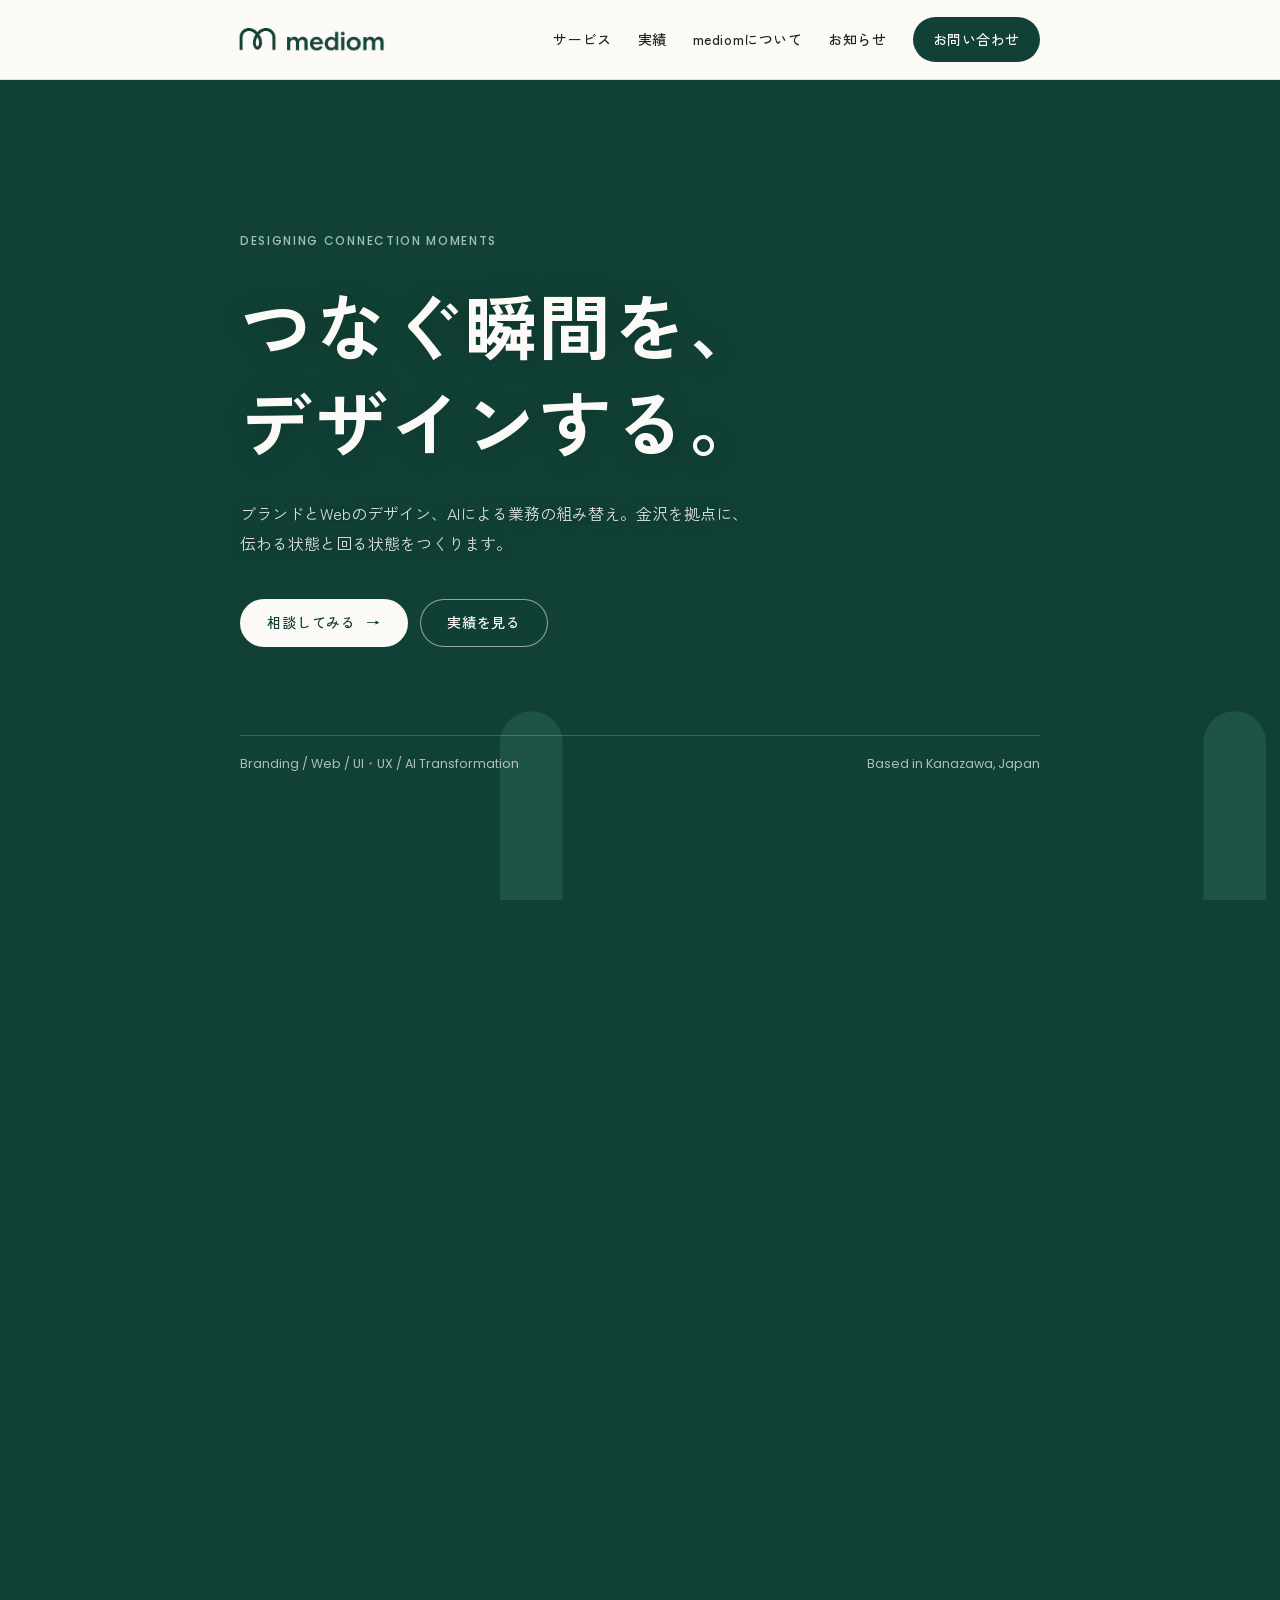
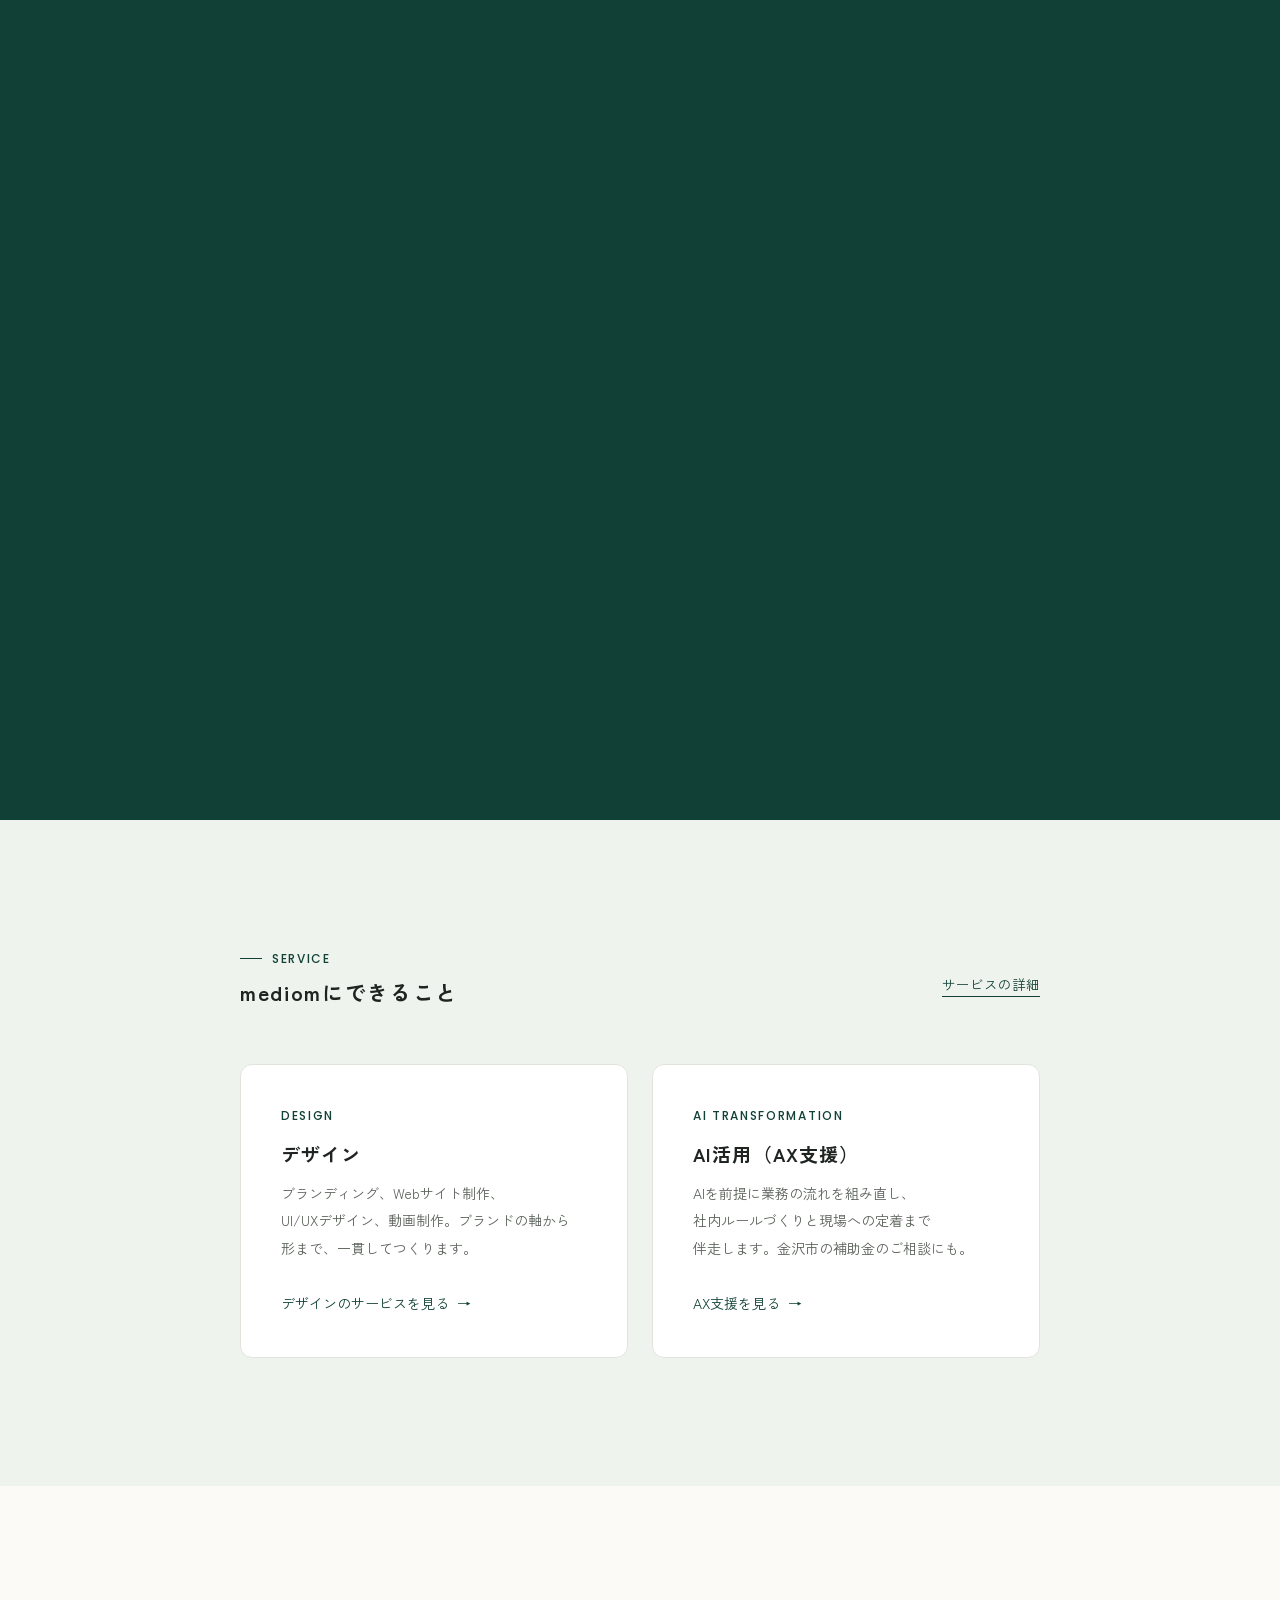
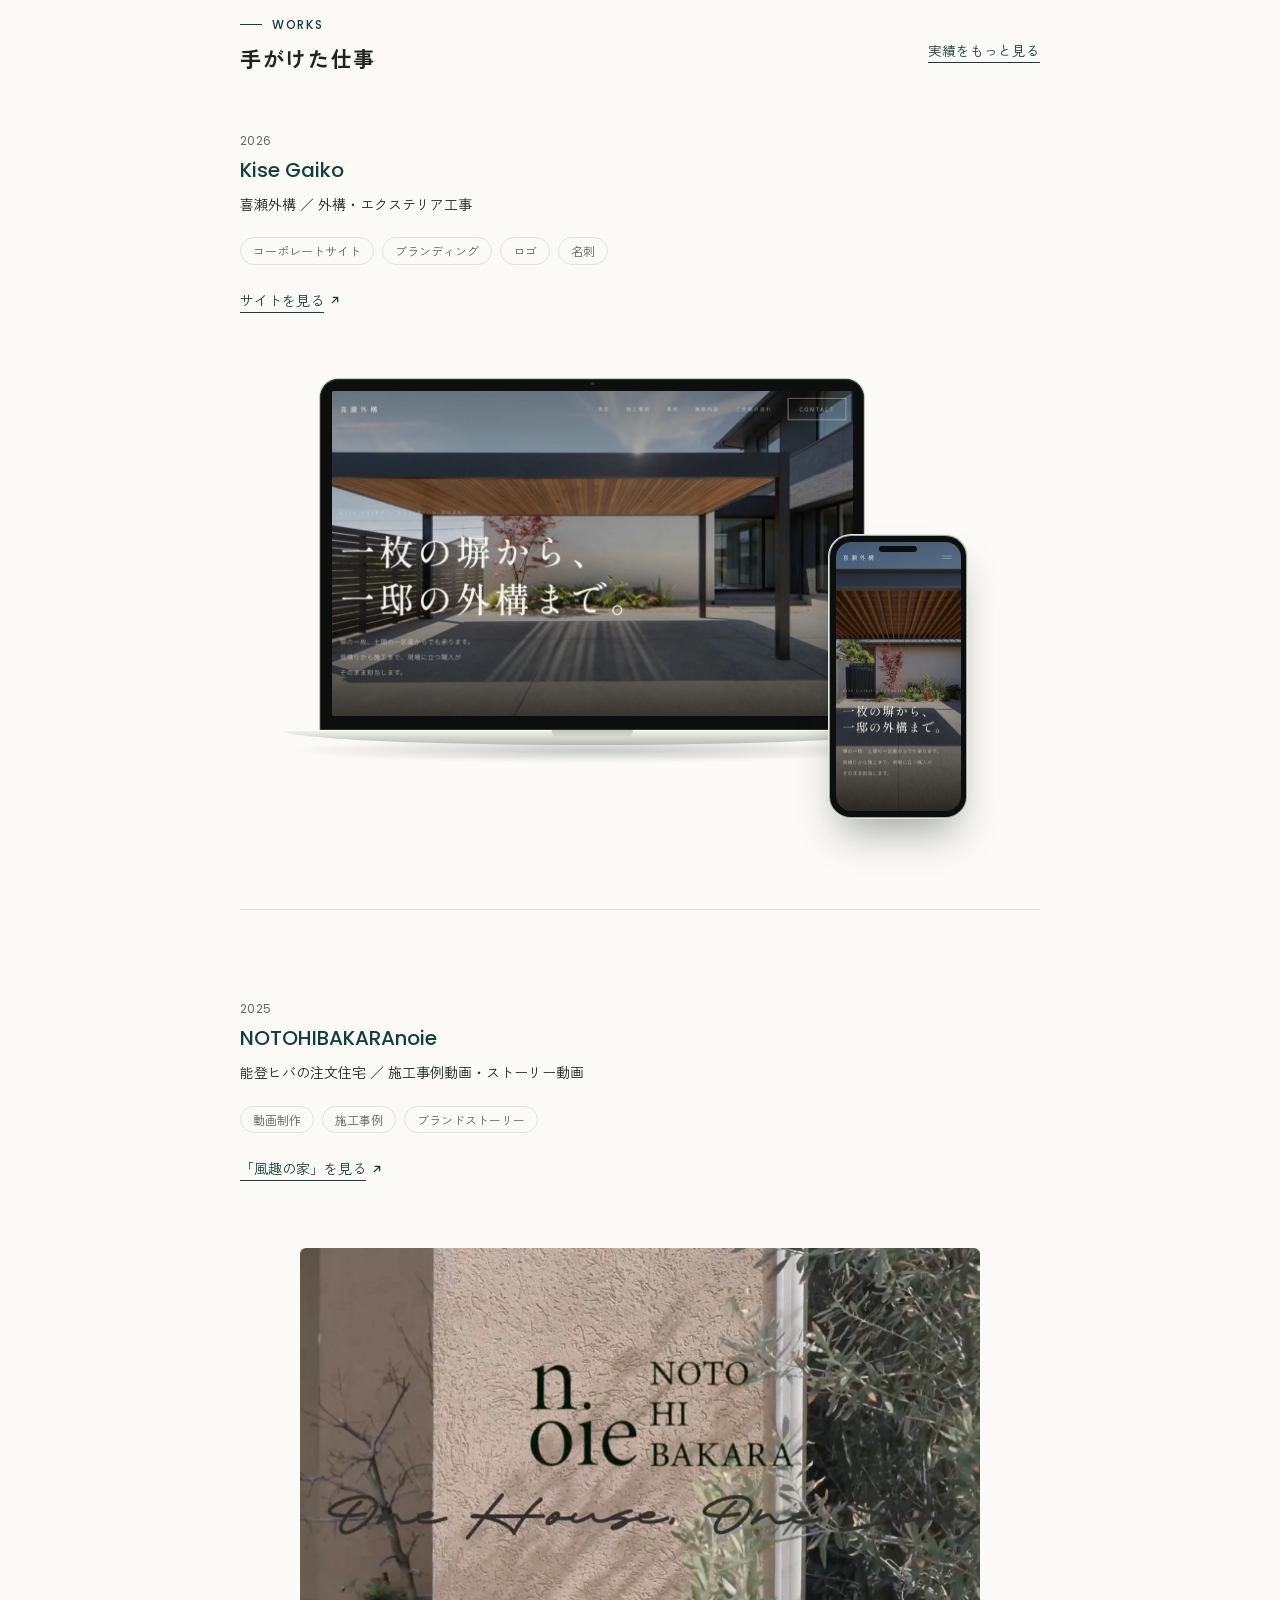
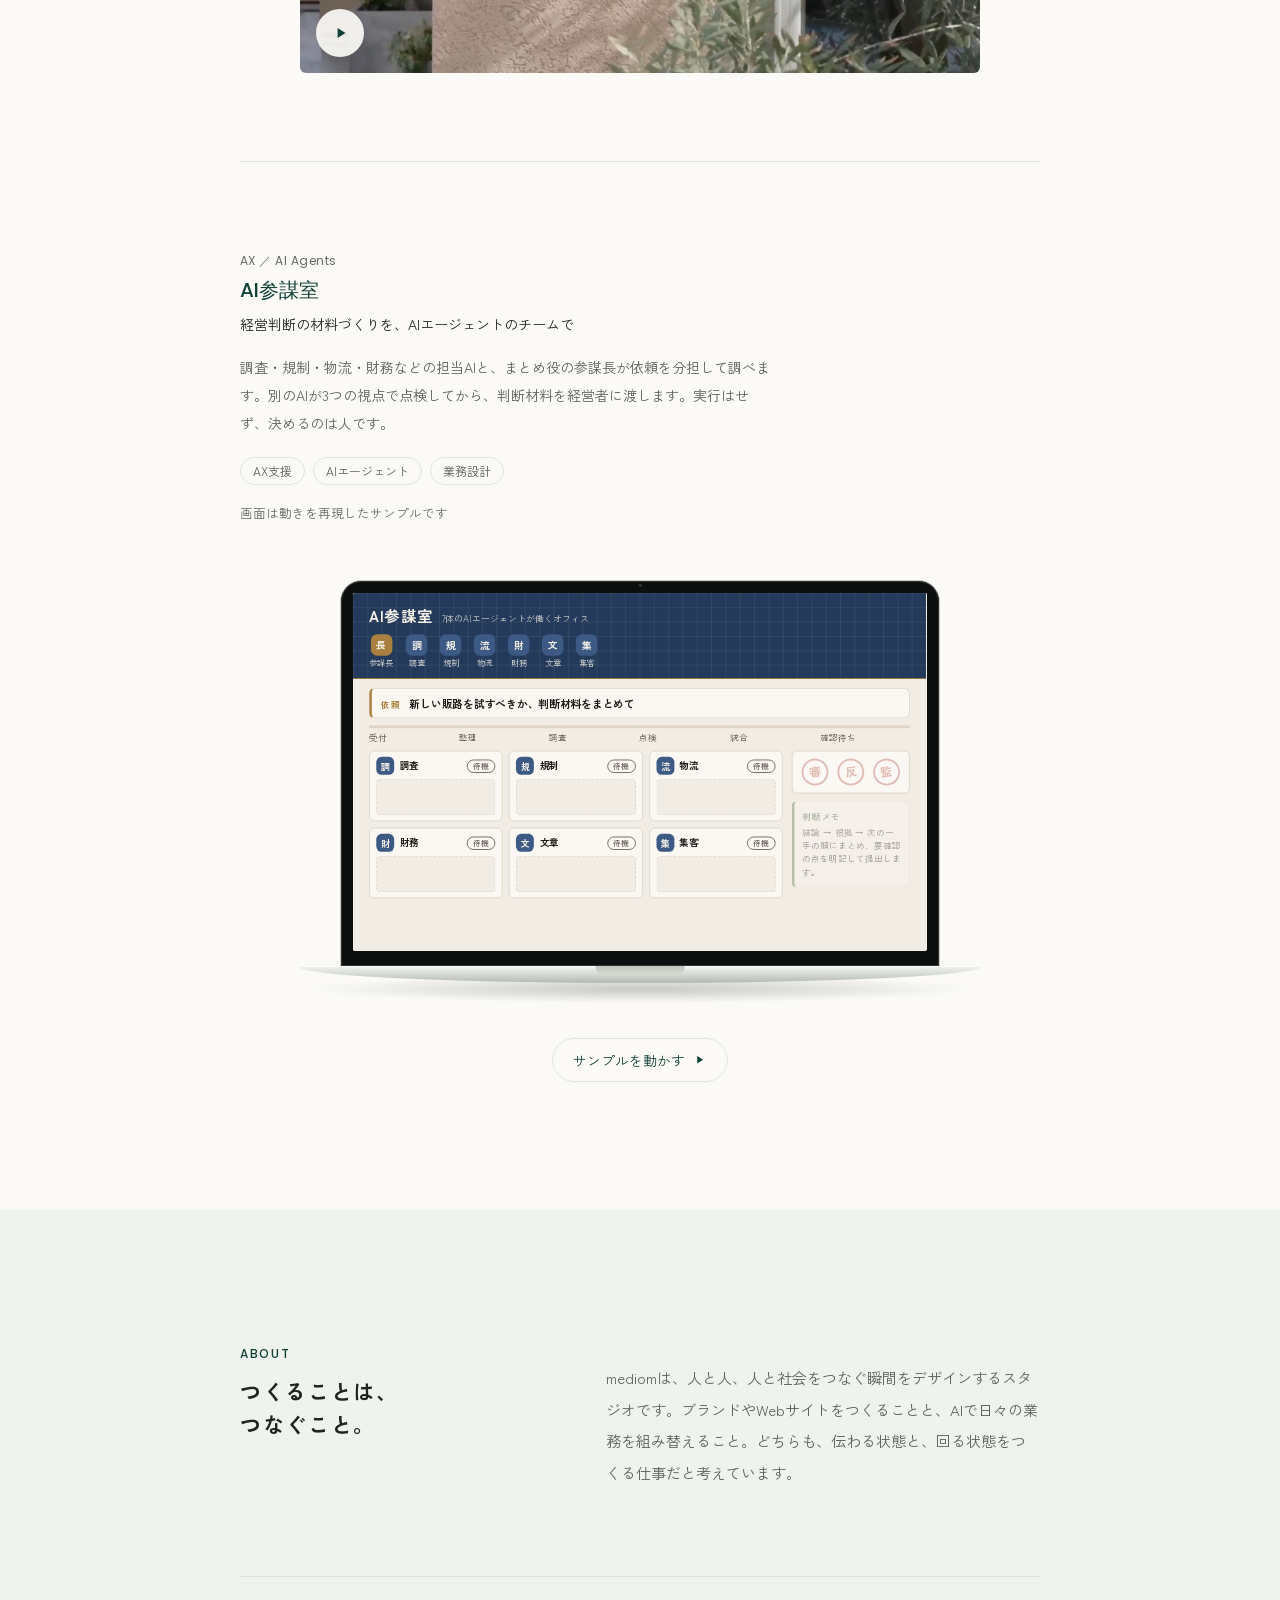
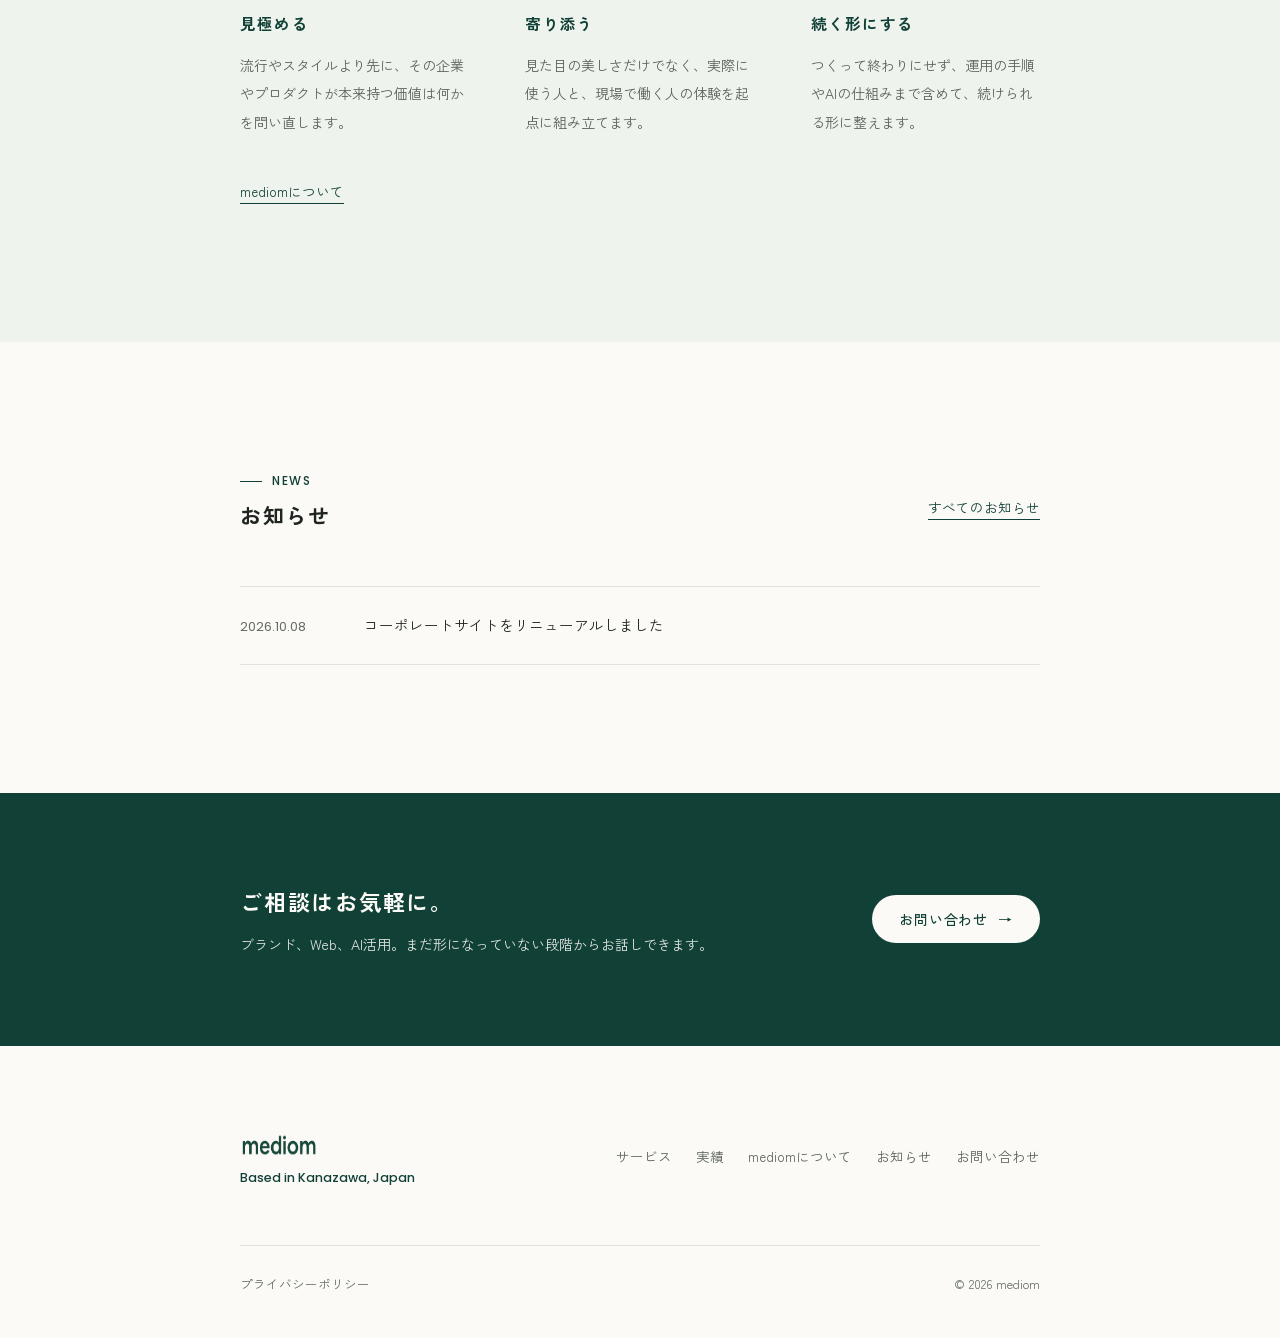
==== index.html @ ac3236a0 "Draw the logo mark on scroll and let the studio cat play at the end - Drop the work images and the l" ====
<!DOCTYPE html>
<html lang="ja">
<head>
<meta charset="UTF-8">
<meta name="viewport" content="width=device-width, initial-scale=1.0, viewport-fit=cover">
<title>mediom | つなぐ瞬間を、デザインする。</title>
<meta name="description" content="mediomは、ブランディング・Webサイト制作・UI/UXデザインと、AIで業務を組み替えるAX支援を手がける金沢のスタジオです。">
<link rel="canonical" href="https://www.mediom.biz/">
<link rel="icon" href="/favicon.svg" type="image/svg+xml">
<link rel="alternate icon" href="/favicon.png">
<link rel="apple-touch-icon" href="/favicon.png">
<meta property="og:type" content="website">
<meta property="og:site_name" content="mediom">
<meta property="og:title" content="mediom | つなぐ瞬間を、デザインする。">
<meta property="og:description" content="mediomは、ブランディング・Webサイト制作・UI/UXデザインと、AIで業務を組み替えるAX支援を手がける金沢のスタジオです。">
<meta property="og:url" content="https://www.mediom.biz/">
<meta property="og:image" content="https://www.mediom.biz/images/og-default.png">
<meta property="og:locale" content="ja_JP">
<meta name="twitter:card" content="summary_large_image">
<meta name="twitter:title" content="mediom | つなぐ瞬間を、デザインする。">
<meta name="twitter:description" content="mediomは、ブランディング・Webサイト制作・UI/UXデザインと、AIで業務を組み替えるAX支援を手がける金沢のスタジオです。">
<meta name="twitter:image" content="https://www.mediom.biz/images/og-default.png">
<link rel="preconnect" href="https://fonts.googleapis.com">
<link rel="preconnect" href="https://fonts.gstatic.com" crossorigin>
<link rel="stylesheet" href="https://fonts.googleapis.com/css2?family=Poppins:wght@400;500&family=Zen+Kaku+Gothic+New:wght@400;500;700&display=swap">
<link rel="stylesheet" href="/css/style.css?v=20261010c">
<script type="application/ld+json">
{
  "@context": "https://schema.org",
  "@type": "Organization",
  "name": "mediom",
  "url": "https://www.mediom.biz",
  "logo": "https://www.mediom.biz/favicon.png",
  "description": "mediomは、ブランディング・Webサイト制作・UI/UXデザインと、AIで業務を組み替えるAX支援を手がけるスタジオです。",
  "email": "info@mediom.biz",
  "foundingDate": "2025-08",
  "address": {
    "@type": "PostalAddress",
    "addressLocality": "金沢市",
    "addressRegion": "石川県",
    "addressCountry": "JP"
  }
}
</script>
</head>
<body>
<div class="site-loader" aria-hidden="true">
  <div class="loader-logo"><img class="loader-mark" src="/images/logo-mark.png" alt=""><img class="loader-word" src="/images/logo-wordmark.png" alt=""></div>
  <div class="loader-track"><img class="loader-cat" src="/images/cats/cat-walking.png" alt=""></div>
</div>
<a href="#main" class="skip-link">本文へスキップ</a>

<header class="site-header">
  <div class="container">
    <a href="/" class="logo"><img class="logo-mark" src="/images/logo-mark.png" alt="" width="400" height="205"><img class="logo-word" src="/images/logo-wordmark.png" alt="mediom" width="700" height="112"></a>
    <nav class="main-nav" aria-label="グローバルナビゲーション"><a href="/service">サービス</a><a href="/works">実績</a><a href="/about">mediomについて</a><a href="/news">お知らせ</a><a href="/contact" class="cta">お問い合わせ</a></nav>
    <button class="nav-toggle" type="button" aria-label="メニューを開く" aria-expanded="false" aria-controls="mobile-nav"><i></i><i></i></button>
    <nav class="mobile-nav" id="mobile-nav" aria-label="メニュー" hidden><a href="/service">サービス</a><a href="/works">実績</a><a href="/about">mediomについて</a><a href="/news">お知らせ</a><a href="/contact" class="cta">お問い合わせ</a></nav>
  </div>
</header>

<main id="main">
<section class="hero">
  <!-- pinned while the visitor scrolls; the logo mark is drawn behind the copy (driven by --p in main.js) -->
  <div class="hero-pin">
  <div class="hero-flow" aria-hidden="true">
    <!-- the logo mark, drawn as the visitor scrolls; centrelines traced from images/logo-mark.png -->
    <svg class="hf-mark" viewBox="100 80 214 132" aria-hidden="true"><path pathLength="1" d="M123 200V135.5A40 40 0 0 1 163 95.5C185 95.5 199 108 207 121C216 136 224 150 223 162C223 177 216 192 207 192"/><path pathLength="1" d="M291 200V135.5A40 40 0 0 0 251 95.5C229 95.5 215 108 207 121C198 136 190 150 191 162C191 177 198 192 207 192"/></svg>
    <!-- at the end of the scroll a line-drawn cat walks in and plays beside the leaf -->
    <div class="hero-cat"><i class="c-walk"></i><i class="c-up"></i><i class="c-stretch"></i><i class="c-sit"></i></div>
  </div>
  <div class="container">
    <span class="eyebrow">Designing connection moments</span>
    <h1>つなぐ瞬間を、<br>デザインする。</h1>
    <p class="lead">ブランドとWebのデザイン、AIによる業務の組み替え。金沢を拠点に、伝わる状態と回る状態をつくります。</p>
    <div class="hero-actions">
      <a href="/contact" class="btn btn-primary">相談してみる <span aria-hidden="true">→</span></a>
      <a href="/works" class="btn btn-ghost">実績を見る</a>
    </div>
    <div class="hero-foot"><span>Branding / Web / UI・UX / AI Transformation</span><span>Based in Kanazawa, Japan</span></div>
  </div>
  </div>
</section>

<section class="section mist">
  <div class="container">
    <div class="sechead"><div class="hd"><span class="eyebrow">Service</span><h2>mediomにできること</h2></div><a class="more" href="/service">サービスの詳細</a></div>
    <div class="pillars">
      <a class="pillar is-link" href="/service">
        <span class="eyebrow">Design</span>
        <h3>デザイン</h3>
        <p>ブランディング、Webサイト制作、UI/UXデザイン、動画制作。ブランドの軸から形まで、一貫してつくります。</p>
        <span class="go">デザインのサービスを見る <span aria-hidden="true">→</span></span>
      </a>
      <a class="pillar is-link" href="/service/ax">
        <span class="eyebrow">AI Transformation</span>
        <h3>AI活用（AX支援）</h3>
        <p>AIを前提に業務の流れを組み直し、社内ルールづくりと現場への定着まで伴走します。金沢市の補助金のご相談にも。</p>
        <span class="go">AX支援を見る <span aria-hidden="true">→</span></span>
      </a>
    </div>
  </div>
</section>

<section class="section">
  <div class="container">
    <div class="sechead"><div class="hd"><span class="eyebrow">Works</span><h2>手がけた仕事</h2></div><a class="more" href="/works">実績をもっと見る</a></div>

        <div class="wk" data-category="web branding">
          <div class="media-col">
            <div class="devices">
              <div class="laptop"><div class="lid"><span class="cam" aria-hidden="true"></span><img src="/images/works/kise-gaiko-pc.jpg" alt="喜瀬外構のサイトをPCで表示した画面。カーポートの写真に「一枚の塀から、一邸の外構まで。」の見出し" loading="lazy" width="1100" height="664"></div><div class="base"><span class="lip" aria-hidden="true"></span></div></div>
              <div class="phone"><span class="island" aria-hidden="true"></span><img src="/images/works/kise-gaiko-sp.jpg" alt="喜瀬外構のサイトをスマホで表示した画面" loading="lazy" width="500" height="1083"></div>
            </div>
          </div>
          <div class="meta">
            <span class="meta-en">2026</span>
            <h3>Kise Gaiko</h3>
            <p class="cl">喜瀬外構 ／ 外構・エクステリア工事</p>
            <div class="tags"><span class="tag">コーポレートサイト</span><span class="tag">ブランディング</span><span class="tag">ロゴ</span><span class="tag">名刺</span></div>
            <a class="visit" href="https://www.kisegaiko.com/" target="_blank" rel="noopener">サイトを見る <svg class="ic" viewBox="0 0 16 16" aria-hidden="true"><path d="M5 11 11 5M6 5h5v5"/></svg></a>
          </div>
        </div>

        <div class="wk rev" data-category="video">
          <div class="media-col">
            <a class="video-thumb" href="https://youtu.be/3HvZhupKbCI" target="_blank" rel="noopener" aria-label="YouTubeで「風趣の家」を見る"><img src="/images/works/notohibakara-noie.jpg" alt="NOTOHIBAKARAnoieの動画の一場面。塗り壁のロゴサインに「One House, One Story」の文字" loading="lazy" width="1000" height="554"><span class="play" aria-hidden="true"><svg class="ic" viewBox="0 0 16 16" aria-hidden="true"><path d="M5 3.5v9l7-4.5z"/></svg></span></a>
          </div>
          <div class="meta">
            <span class="meta-en">2025</span>
            <h3>NOTOHIBAKARAnoie</h3>
            <p class="cl">能登ヒバの注文住宅 ／ 施工事例動画・ストーリー動画</p>
            <div class="tags"><span class="tag">動画制作</span><span class="tag">施工事例</span><span class="tag">ブランドストーリー</span></div>
            <a class="visit" href="https://youtu.be/3HvZhupKbCI" target="_blank" rel="noopener">「風趣の家」を見る <svg class="ic" viewBox="0 0 16 16" aria-hidden="true"><path d="M5 11 11 5M6 5h5v5"/></svg></a>
          </div>
        </div>

        <div class="wk" data-category="ax">
          <div class="media-col">
            <div class="devices solo">
              <div class="laptop"><div class="lid"><span class="cam" aria-hidden="true"></span>
                <div class="demo-fit"><div class="demo-office" id="demo-office-1" aria-live="polite">
                  <div class="do-head"><div class="do-brand"><b>AI参謀室</b><span>7体のAIエージェントが働くオフィス</span></div><div class="do-roll"><span class="do-av"><i>長</i><em>参謀長</em></span><span class="do-av"><i>調</i><em>調査</em></span><span class="do-av"><i>規</i><em>規制</em></span><span class="do-av"><i>流</i><em>物流</em></span><span class="do-av"><i>財</i><em>財務</em></span><span class="do-av"><i>文</i><em>文章</em></span><span class="do-av"><i>集</i><em>集客</em></span></div></div>
                  <div class="do-body">
                    <div class="do-req"><span>依頼</span><b>新しい販路を試すべきか、判断材料をまとめて</b></div>
                    <ol class="do-ph"><li>受付</li><li>整理</li><li>調査</li><li>点検</li><li>統合</li><li>確認待ち</li></ol>
                    <div class="do-floor">
                      <div class="do-desks"><div class="do-desk"><div class="do-who"><i>調</i>調査<span class="do-lamp">待機</span></div><div class="do-paper"></div></div><div class="do-desk"><div class="do-who"><i>規</i>規制<span class="do-lamp">待機</span></div><div class="do-paper"></div></div><div class="do-desk"><div class="do-who"><i>流</i>物流<span class="do-lamp">待機</span></div><div class="do-paper"></div></div><div class="do-desk"><div class="do-who"><i>財</i>財務<span class="do-lamp">待機</span></div><div class="do-paper"></div></div><div class="do-desk"><div class="do-who"><i>文</i>文章<span class="do-lamp">待機</span></div><div class="do-paper"></div></div><div class="do-desk"><div class="do-who"><i>集</i>集客<span class="do-lamp">待機</span></div><div class="do-paper"></div></div></div>
                      <div class="do-side">
                        <div class="do-seals"><span>審</span><span>反</span><span>監</span></div>
                        <div class="do-memo"><span>判断メモ</span><p>結論 → 根拠 → 次の一手の順にまとめ、要確認の点を明記して提出します。</p></div>
                      </div>
                    </div>
                  </div>
                </div></div>
              </div><div class="base"><span class="lip" aria-hidden="true"></span></div></div>
            </div>
            <button type="button" class="demo-btn" data-demo="office" data-target="demo-office-1">サンプルを動かす <svg class="ic" viewBox="0 0 16 16" aria-hidden="true"><path d="M5 3.5v9l7-4.5z"/></svg></button>
          </div>
          <div class="meta">
            <span class="meta-en">AX ／ AI Agents</span>
            <h3>AI参謀室</h3>
            <p class="cl">経営判断の材料づくりを、AIエージェントのチームで</p>
            <p class="desc">調査・規制・物流・財務などの担当AIと、まとめ役の参謀長が依頼を分担して調べます。別のAIが3つの視点で点検してから、判断材料を経営者に渡します。実行はせず、決めるのは人です。</p>
            <div class="tags"><span class="tag">AX支援</span><span class="tag">AIエージェント</span><span class="tag">業務設計</span></div>
            <p class="note">画面は動きを再現したサンプルです</p>
          </div>
        </div>

  </div>
</section>

<section class="section mist">
  <div class="container">
    <div class="about-top">
      <div>
        <span class="eyebrow">About</span>
        <h2 class="motto">つくることは、<br>つなぐこと。</h2>
      </div>
      <p class="lead">mediomは、人と人、人と社会をつなぐ瞬間をデザインするスタジオです。ブランドやWebサイトをつくることと、AIで日々の業務を組み替えること。どちらも、伝わる状態と、回る状態をつくる仕事だと考えています。</p>
    </div>
    <div class="cols">
      <div><h3>見極める</h3><p>流行やスタイルより先に、その企業やプロダクトが本来持つ価値は何かを問い直します。</p></div>
      <div><h3>寄り添う</h3><p>見た目の美しさだけでなく、実際に使う人と、現場で働く人の体験を起点に組み立てます。</p></div>
      <div><h3>続く形にする</h3><p>つくって終わりにせず、運用の手順やAIの仕組みまで含めて、続けられる形に整えます。</p></div>
    </div>
    <a class="more about-more" href="/about">mediomについて</a>
  </div>
</section>

<section class="section">
  <div class="container">
    <div class="sechead"><div class="hd"><span class="eyebrow">News</span><h2>お知らせ</h2></div><a class="more" href="/news">すべてのお知らせ</a></div>
    <div>
      <div class="nrow simple"><span class="dt">2026.10.08</span><span>コーポレートサイトをリニューアルしました</span></div>
    </div>
  </div>
</section>

<section class="cta-band">
  <div class="container">
    <div><h2 class="big">ご相談はお気軽に。</h2><p class="jp">ブランド、Web、AI活用。まだ形になっていない段階からお話しできます。</p></div>
    <a href="/contact" class="btn">お問い合わせ <span aria-hidden="true">→</span></a>
  </div>
</section>
</main>

<footer class="site-footer">
  <div class="container">
    <div class="foot-top">
      <div class="geo">
        <a href="/" class="foot-logo"><img src="/images/logo-wordmark.png" alt="mediom" width="700" height="112"></a>
        <span class="place">Based in Kanazawa, Japan</span>
      </div>
      <nav class="foot-nav" aria-label="フッターナビゲーション"><a href="/service">サービス</a><a href="/works">実績</a><a href="/about">mediomについて</a><a href="/news">お知らせ</a><a href="/contact">お問い合わせ</a></nav>
    </div>
    <div class="foot-bottom">
      <a href="/privacy-policy">プライバシーポリシー</a>
      <span>© 2026 mediom</span>
    </div>
  </div>
</footer>
<script src="/js/main.js?v=20261010c" defer></script>
</body>
</html>
---- css/style.css ----
/* ==========================================================================
   mediom — base styles
   Logo green, near-white paper, left-aligned grid. Japanese headings lead;
   English labels sit small above them.
   ========================================================================== */

:root{
  --paper:#fbfaf7;
  --mist:#eff3ee;
  --ink:#1f2420;
  --ink-soft:#5c635b;
  --ink-faint:#656c63; /* 4.8:1 on mist, AA for small text */
  --line:#e0e4dd;
  --green:#114136;
  --green-wash:#dbe6df;
  --leaf:#b08a45;
  --jp:'Zen Kaku Gothic New','Hiragino Sans','Noto Sans JP',sans-serif;
  --en:'Poppins','Helvetica Neue',Arial,sans-serif;
  --max:880px;
  --gutter:clamp(20px,5vw,40px);
  /* spacing scale (8px base); the last three grow with the viewport */
  --s1:4px;--s2:8px;--s3:12px;--s4:16px;--s5:24px;--s6:32px;
  --s7:clamp(40px,5vw,56px);
  --s8:clamp(56px,7vw,88px);
  --s9:clamp(80px,10vw,136px);
}

*,*::before,*::after{box-sizing:border-box}
html{scroll-behavior:smooth;scroll-padding-top:80px}
body{
  margin:0;
  background:var(--paper);
  color:var(--ink);
  font-family:var(--jp);
  font-size:15px;
  line-height:1.9;
  font-feature-settings:"palt";
  -webkit-font-smoothing:antialiased;
}
[hidden]{display:none!important}
img{max-width:100%;display:block}
a{color:inherit;text-decoration:none}
h1,h2,h3,h4{margin:0;font-weight:700;text-wrap:balance}
/* break Japanese at phrase boundaries where supported */
h1,h2,h3,.hero .lead,.cta-band .jp,.pillar p{word-break:auto-phrase}
p{margin:0}
:focus-visible{outline:2px solid var(--green);outline-offset:2px}
a,button{transition:color .2s ease,background-color .2s ease,border-color .2s ease,opacity .2s ease,transform .2s ease}
@media(prefers-reduced-motion:reduce){html{scroll-behavior:auto}*{transition:none!important}}

/* inline icons (SVG instead of glyphs, which iOS may render as emoji) */
.ic{width:1em;height:1em;flex:none;vertical-align:-.125em}
.ic path{fill:none;stroke:currentColor;stroke-width:1.6;stroke-linecap:round;stroke-linejoin:round}
.play .ic path,.demo-btn .ic path{fill:currentColor;stroke:none}

/* buttons */
.btn{display:inline-flex;align-items:center;justify-content:center;gap:10px;min-height:48px;padding:0 26px;border-radius:99px;font-size:14px;font-weight:500;letter-spacing:.06em;border:1px solid transparent;cursor:pointer}
.btn-primary{background:var(--green);color:var(--paper)}
.btn-primary:hover{background:#0b2e26}
.btn-ghost{color:var(--green);border-color:var(--green)}
.btn-ghost:hover{background:var(--green-wash)}
.btn span{transition:transform .2s ease}
.btn:hover span{transform:translateX(3px)}

.container{max-width:var(--max);margin:0 auto;padding-inline:var(--gutter)}
.eyebrow{font-family:var(--en);font-weight:500;font-size:12px;letter-spacing:.14em;text-transform:uppercase;color:var(--green)}
.meta-en{font-family:var(--en);font-size:12px;letter-spacing:.04em;color:var(--ink-faint)}

.skip-link{position:absolute;left:-9999px;top:0;z-index:100;background:var(--green);color:var(--paper);padding:10px 18px;border-radius:0 0 8px 0;font-size:12px}
.skip-link:focus{left:0}

/* ---------- header ---------- */
.site-header{
  position:sticky;top:env(safe-area-inset-top,0px);z-index:40;
  background:rgba(251,250,247,.9);backdrop-filter:blur(10px);-webkit-backdrop-filter:blur(10px);
  border-bottom:1px solid var(--line);
}
.site-header .container{display:flex;align-items:center;justify-content:space-between;gap:20px;padding-block:16px;position:relative}
.logo{display:flex;align-items:flex-end;gap:12px}
/* logo-mark.png and logo-wordmark.png carry empty space around the artwork;
   negative margins crop it so the arches and the word sit on one baseline */
.logo .logo-mark{height:40px;width:auto;margin:-17px -20px -1px -23px}
.logo .logo-word{height:22px;width:auto;margin:0 -23px -2px -18px}
.main-nav{display:flex;align-items:center;gap:6px;font-size:14px;font-weight:500;letter-spacing:.04em;color:var(--ink)}
.main-nav a{padding:10px 10px}
.main-nav a:hover,.main-nav a[aria-current="page"]{color:var(--green)}
.main-nav .cta{color:var(--paper);background:var(--green);border-radius:99px;padding:9px 20px;margin-left:10px}
.main-nav .cta:hover{color:var(--paper);background:#0b2e26}
.nav-toggle{display:none;width:44px;height:44px;border:1px solid var(--line);border-radius:50%;background:var(--paper);cursor:pointer;
  flex-direction:column;align-items:center;justify-content:center;gap:5px;padding:0}
.nav-toggle i{display:block;width:16px;height:1.5px;background:var(--green);transition:transform .2s}
.nav-toggle[aria-expanded="true"] i:first-child{transform:translateY(3.25px) rotate(45deg)}
.nav-toggle[aria-expanded="true"] i:last-child{transform:translateY(-3.25px) rotate(-45deg)}
.mobile-nav{position:absolute;left:0;right:0;top:100%;background:var(--paper);border-bottom:1px solid var(--line);
  display:flex;flex-direction:column;padding:8px 22px 20px;font-size:16px;font-weight:500}
.mobile-nav[hidden]{display:none}
.mobile-nav a{padding-block:12px;border-bottom:1px solid var(--line)}
.mobile-nav a[aria-current="page"]{color:var(--green)}
.mobile-nav .cta{border:0;margin-top:14px;text-align:center;font-family:var(--jp);font-size:14px;color:var(--paper);background:var(--green);border-radius:99px}

/* ---------- hero ---------- */
/* a full-bleed field of the logo green with paper-coloured type. The section is
   taller than the screen and its inner panel sticks, so while it is pinned the
   scroll progress (--p, 0→1, set by main.js) slides the flow layer sideways. */
.hero{--hdr:82px;--p:0;position:relative;height:260svh;background:var(--green);color:var(--paper)}
.hero-pin{position:sticky;top:var(--hdr);height:calc(100svh - var(--hdr));overflow:clip}
.hero .container{position:relative;z-index:2;height:100%;display:flex;flex-direction:column;justify-content:center;gap:var(--s4);padding-block:var(--s7) var(--s6)}
.hero .eyebrow{color:#9fc2b2}
.hero h1{font-size:clamp(36px,5.6vw,76px);letter-spacing:.04em;line-height:1.35;margin-top:var(--s2);text-shadow:0 2px 24px rgba(10,40,33,.45)}
.hero .lead{font-size:16px;color:rgba(251,250,247,.86);max-width:34em;margin-top:var(--s3);text-shadow:0 1px 12px rgba(10,40,33,.6)}
.hero-actions{display:flex;flex-wrap:wrap;gap:var(--s3);margin-top:var(--s5)}
.hero .btn-primary{background:var(--paper);color:var(--green)}
.hero .btn-primary:hover{background:#fff}
.hero .btn-ghost{color:var(--paper);border-color:rgba(251,250,247,.55);background:rgba(17,65,54,.35)}
.hero .btn-ghost:hover{background:rgba(251,250,247,.12)}
.hero :focus-visible{outline-color:var(--paper)}
.hero-foot{display:flex;justify-content:space-between;gap:var(--s2) var(--s5);flex-wrap:wrap;margin-top:auto;padding-top:var(--s4);border-top:1px solid rgba(251,250,247,.2);font-family:var(--en);font-size:12.5px;color:rgba(251,250,247,.68)}
.hero-actions + .hero-foot{margin-top:clamp(40px,8vh,96px)}

/* the mark: both feet show from the start, the strokes grow with --p and meet at the leaf tip */
.hero-flow{position:absolute;inset:0;z-index:1;pointer-events:none}
.hf-mark{position:absolute;right:-4vw;bottom:-6%;width:min(70vw,980px);height:auto;fill:none;stroke:#1d5446;stroke-width:15;stroke-linecap:round}
.hf-mark path{stroke-dasharray:1 1;stroke-dashoffset:calc(1 - min(1, .14 + var(--p) * 1.35))}

/* the cat: four line-drawn poses (images/cats) painted in paper colour through a mask,
   all at one scale (--k) and standing on the same ground line */
.hero-cat{--k:.32;position:absolute;bottom:0;right:calc(min(70vw,980px) * .11 - 4vw + 18px);width:200px;height:170px;
  opacity:0;translate:45vw 0;transition:opacity .4s ease,translate 0s linear .4s}
.hero-cat i{position:absolute;bottom:0;left:50%;background:var(--paper);opacity:0;
  -webkit-mask:var(--src) center bottom/contain no-repeat;mask:var(--src) center bottom/contain no-repeat;
  width:calc(var(--w) * var(--k));height:calc(var(--h) * var(--k));translate:-50% 0}
.c-walk{--src:url(/images/cats/cat-walking.png);--w:595px;--h:458px;scale:-1 1}
.c-up{--src:url(/images/cats/cat-sitting-up.png);--w:317px;--h:505px;scale:-1 1}
.c-stretch{--src:url(/images/cats/cat-stretching.png);--w:397px;--h:442px}
.c-sit{--src:url(/images/cats/cat-sitting-down.png);--w:361px;--h:381px;clip-path:inset(0 0 0 9%)} /* the source has a stray stroke at its left edge */
/* walking in from the right edge */
.hero-cat.is-on{opacity:1;translate:0 0;transition:opacity .3s ease,translate 2.4s linear}
.hero-cat.is-on .c-walk{opacity:1;animation:catStep .42s ease-in-out infinite}
@keyframes catStep{0%,100%{translate:-50% 0}50%{translate:-50% -3px}}
/* then playing: up on its hind legs to bat at the leaf, a long stretch, a sit and groom */
.hero-cat.is-playing .c-walk{opacity:0;animation:none}
.hero-cat.is-playing .c-up{animation:poseUp 9s infinite}
.hero-cat.is-playing .c-stretch{animation:poseStretch 9s infinite}
.hero-cat.is-playing .c-sit{animation:poseSit 9s infinite}
@keyframes poseUp{0%{opacity:1;translate:-50% 0}8%{translate:-50% -8px}14%{translate:-50% 0}20%{translate:-50% -6px}26%{translate:-50% 0}33%{opacity:1}33.1%,100%{opacity:0}}
@keyframes poseStretch{0%,33%{opacity:0}33.1%,55%{opacity:1}55.1%,100%{opacity:0}}
@keyframes poseSit{0%,55%{opacity:0}55.1%,100%{opacity:1}}
@media(prefers-reduced-motion:reduce){.hero{height:auto}.hero-pin{position:relative;top:0;height:calc(100svh - var(--hdr))}.hero-cat{display:none}}

/* ---------- sections ---------- */
.section{padding-block:var(--s9)}
.section.mist{background:var(--mist)}
.sechead{display:flex;align-items:flex-end;justify-content:space-between;gap:var(--s4);margin-bottom:var(--s7)}
.sechead .hd{display:flex;flex-direction:column;gap:var(--s2)}
.sechead h2{font-size:21px;letter-spacing:.08em;line-height:1.4}
.more{font-family:var(--jp);font-size:13.5px;color:var(--green);text-decoration:underline;text-underline-offset:6px;text-decoration-thickness:1px;padding-block:10px;white-space:nowrap}
.more:hover{text-decoration-thickness:2px}

/* ---------- works (alternating rows) ---------- */
/* every case reads top to bottom: description first, then the mock */
.wk{display:grid;grid-template-columns:1fr;gap:var(--s7);padding-block:var(--s8);border-top:1px solid var(--line)}
.sechead + .wk,.filters + .wk,.wk:first-child{border-top:0;padding-top:0}
.wk:last-child{padding-bottom:0}
.wk .meta{order:-1}
.wk[hidden]{display:none}
.media-col{display:flex;flex-direction:column;align-items:center;gap:var(--s5);width:100%;min-width:0}
.media-col > *:first-child{max-width:680px;width:100%}
.meta{display:flex;flex-direction:column;gap:var(--s1);min-width:0}
.meta h3{margin-bottom:var(--s1)}
.meta h3{font-family:var(--en);font-weight:500;font-size:20px;color:var(--green);line-height:1.3;overflow-wrap:anywhere}
.meta .cl{font-size:14px}
.meta .desc{margin-top:var(--s3);font-size:14px;max-width:38em;line-height:2;color:var(--ink-soft)}
.meta .tags{display:flex;flex-wrap:wrap;gap:var(--s2);margin-top:var(--s4)}
.tag{font-size:12px;color:var(--ink-soft);border:1px solid var(--line);background:var(--paper);border-radius:99px;padding:2px 12px;line-height:1.8}
.section.mist .tag{background:var(--paper)}
.meta .note{margin-top:var(--s3);font-size:12.5px;color:var(--ink-faint)}
.visit{display:inline-flex;align-items:center;gap:var(--s1);margin-top:var(--s2);padding-block:10px;font-size:14px;color:var(--green);text-decoration:underline;text-underline-offset:6px;text-decoration-thickness:1px;align-self:flex-start}
.visit:hover{text-decoration-thickness:2px}
.ax-metric{display:flex;flex-direction:column;gap:2px;margin-top:var(--s4);padding:var(--s3) var(--s4);background:var(--paper);border:1px solid var(--line);border-radius:6px;align-self:flex-start}
.ax-metric span{font-size:12px;color:var(--ink-faint)}
.ax-metric b{font-family:var(--en);font-weight:500;font-size:20px;color:var(--green);font-variant-numeric:tabular-nums}
.ax-metric b i{font-style:normal;color:var(--ink-faint);margin-inline:4px}

/* video thumbnail */
.video-thumb{position:relative;display:flex;align-items:flex-end;aspect-ratio:16/10;border-radius:6px;overflow:hidden;background:var(--mist)}
.video-thumb img{position:absolute;inset:0;width:100%;height:100%;object-fit:cover;object-position:45% 50%}
.video-thumb .play{position:relative;margin:16px;width:48px;height:48px;border-radius:50%;background:rgba(251,250,247,.92);display:flex;align-items:center;justify-content:center;color:var(--green);font-size:18px;padding-left:2px;box-shadow:0 8px 24px rgba(0,0,0,.2);transition:transform .2s ease}
.video-thumb:hover .play{transform:scale(1.06)}

/* device mock: laptop + phone */
.devices{position:relative;aspect-ratio:16/10.4;width:100%;min-width:0;isolation:isolate}
.devices.solo{aspect-ratio:16/10.2}
.laptop{position:absolute;left:3%;top:0;width:80%}
.devices.solo .laptop{left:6%;width:88%}
.laptop .lid{position:relative;background:#0d0f0e;border-radius:3.4% 3.4% 0 0 / 5.4% 5.4% 0 0;padding:2.1% 2.1% 2.5%;box-shadow:inset 0 0 0 1px #2e332f,0 0 0 1px #c3c8c0}
.laptop .cam{position:absolute;top:.8%;left:50%;width:.6%;aspect-ratio:1;border-radius:50%;background:#2a302c;transform:translateX(-50%)}
.laptop .lid img{display:block;width:100%;height:auto;aspect-ratio:16/10;object-fit:cover;object-position:top;border-radius:.4%}
.laptop .base{position:relative;aspect-ratio:100/2.4;margin:0 -7%;border-radius:0 0 50% 50% / 0 0 100% 100%;background:linear-gradient(180deg,#f3f4f1 0%,#dadfd7 40%,#b3b9b1 100%);box-shadow:inset 0 1px 0 rgba(255,255,255,.8)}
.laptop .lip{position:absolute;top:0;left:50%;width:13%;height:45%;transform:translateX(-50%);border-radius:0 0 6px 6px;background:linear-gradient(#bfc4bc,#d6dad3)}
.laptop::after{content:"";position:absolute;z-index:-1;left:-6%;right:-6%;bottom:-5%;height:7%;background:radial-gradient(50% 50% at 50% 50%,rgba(20,30,24,.22),rgba(20,30,24,0))}
.phone{position:absolute;right:2%;bottom:1%;width:20%;background:#0d0f0e;padding:.85%;border-radius:15.5% / 7.2%;box-shadow:0 0 0 1px #9ea59c,0 0 0 2px #e4e7e2,0 24px 40px -10px rgba(20,30,24,.38)}
.phone .island{position:absolute;z-index:1;top:3.4%;left:50%;width:28%;height:2.4%;border-radius:99px;background:#0d0f0e;transform:translateX(-50%)}
.phone img{display:block;width:100%;height:auto;aspect-ratio:390/844;object-fit:cover;object-position:top;border-radius:12.5% / 5.8%}

/* live samples */
.demo-btn{display:inline-flex;align-items:center;gap:8px;min-height:44px;font-family:var(--jp);font-size:13.5px;color:var(--green);background:var(--paper);border:1px solid var(--line);border-radius:99px;padding:0 20px;cursor:pointer}
.demo-btn:hover{border-color:var(--green)}
.demo-btn[disabled]{opacity:.55;cursor:default}
.demo-fit{position:relative;width:100%;aspect-ratio:16/10;overflow:hidden;border-radius:.4%;background:#f1ece4}
.demo-office{position:absolute;left:0;top:0;width:640px;height:400px;transform-origin:0 0;font-family:var(--jp);color:#1f1b17;background:#f1ece4;font-size:11px;line-height:1.5}
.do-head{background:#233a5a;color:#f6f1e8;padding:12px 18px 10px;border-bottom:1px solid #a9803f;
  background-image:linear-gradient(rgba(246,241,232,.07) 1px,transparent 1px),linear-gradient(90deg,rgba(246,241,232,.07) 1px,transparent 1px);background-size:16px 16px}
.do-brand{display:flex;align-items:baseline;gap:10px}
.do-brand b{font-size:17px;letter-spacing:.06em}
.do-brand span{font-size:10px;opacity:.75}
.do-roll{display:flex;gap:14px;margin-top:8px}
.do-av{display:flex;flex-direction:column;align-items:center;gap:2px;font-size:9px}
.do-av em{font-style:normal;opacity:.8}
.do-av i,.do-who i{display:grid;place-items:center;width:24px;height:24px;border-radius:7px;background:#3c5a83;color:#f6f1e8;font-style:normal;font-size:11px;font-weight:700}
.do-av:nth-child(1) i{background:#a9803f}
.do-av.busy i{box-shadow:0 0 0 2px #a9803f}
.do-body{padding:10px 18px;display:flex;flex-direction:column;gap:8px}
.do-req{display:flex;gap:10px;align-items:baseline;background:#fbf8f3;border:1px solid #ddd4c7;border-left:3px solid #a9803f;border-radius:6px;padding:7px 10px}
.do-req span{font-size:9.5px;color:#a9803f;font-weight:700;letter-spacing:.1em}
.do-req b{font-size:12px}
.do-ph{display:grid;grid-template-columns:repeat(6,1fr);margin:0;padding:0;list-style:none}
.do-ph li{border-top:3px solid #ddd4c7;padding-top:3px;font-size:9.5px;color:#6b6359;transition:border-color .3s,color .3s}
.do-ph li.past{border-top-color:#4c6b47;color:#1f1b17}
.do-ph li.now{border-top-color:#a9803f;color:#1f1b17;font-weight:700}
.do-floor{display:grid;grid-template-columns:1fr 132px;gap:10px}
.do-desks{display:grid;grid-template-columns:repeat(3,1fr);gap:7px}
.do-desk{background:#fbf8f3;border:1px solid #ddd4c7;border-radius:6px;padding:6px 7px;display:flex;flex-direction:column;gap:5px;transition:border-color .3s,box-shadow .3s}
.do-desk.on{border-color:#2f5d8f;box-shadow:0 0 0 2px rgba(47,93,143,.15)}
.do-who{display:flex;align-items:center;gap:6px;font-size:10.5px;font-weight:700}
.do-who i{width:20px;height:20px;font-size:10px;border-radius:6px}
.do-lamp{margin-left:auto;font-size:8.5px;font-weight:500;color:#6b6359;border:1px solid currentColor;border-radius:99px;padding:0 6px}
.do-desk.on .do-lamp{color:#2f5d8f}
.do-desk.done .do-lamp{color:#4c6b47}
.do-paper{height:40px;overflow:hidden;font-family:ui-monospace,Menlo,monospace;font-size:8.5px;line-height:1.55;background:#f1ece4;border:1px dashed #ddd4c7;border-radius:4px;padding:3px 5px;white-space:pre-wrap}
.do-side{display:flex;flex-direction:column;gap:8px}
.do-seals{display:flex;justify-content:space-between;background:#fbf8f3;border:1px solid #ddd4c7;border-radius:6px;padding:8px 10px}
.do-seals span{display:grid;place-items:center;width:30px;height:30px;border-radius:50%;border:2px solid #b04a3c;color:#b04a3c;font-weight:700;font-size:13px;transform:rotate(-8deg);opacity:.35;transition:all .25s}
.do-seals span.on{opacity:1;background:#b04a3c;color:#fbf8f3;transform:rotate(-8deg) scale(1.08)}
.do-memo{background:#fbf8f3;border:1px solid #ddd4c7;border-left:3px solid #4c6b47;border-radius:6px;padding:7px 9px;opacity:.35;transition:opacity .4s}
.do-memo.on{opacity:1}
.do-memo span{font-size:9.5px;font-weight:700;color:#4c6b47;letter-spacing:.08em}
.do-memo p{margin:3px 0 0;font-size:9.5px;line-height:1.6}


/* ---------- about ---------- */
.about-top{display:grid;grid-template-columns:5fr 7fr;gap:var(--s7);align-items:start}
.motto{margin-top:var(--s2);font-size:21px;letter-spacing:.08em;line-height:1.6}
.about-top .lead{font-size:15px;line-height:2.1;color:var(--ink-soft);max-width:36em;padding-top:var(--s5)}
.cols{display:grid;grid-template-columns:repeat(3,1fr);gap:var(--s6) var(--s7);margin-top:var(--s8);padding-top:var(--s6);border-top:1px solid var(--line)}
.cols h3{font-size:15.5px;letter-spacing:.08em;color:var(--green);margin-bottom:var(--s3)}
.cols p{font-size:14px;line-height:2.05;color:var(--ink-soft)}

/* ---------- news ---------- */
.nrow{display:grid;grid-template-columns:100px auto 1fr;gap:var(--s5);align-items:baseline;padding-block:var(--s5);border-bottom:1px solid var(--line);font-size:14.5px}
.nrow:first-child{border-top:1px solid var(--line)}
.nrow .dt{font-family:var(--en);font-size:13px;color:var(--ink-faint);font-variant-numeric:tabular-nums}
.nrow .cat{font-size:12px;color:var(--ink-soft);border:1px solid var(--line);border-radius:99px;padding:0 9px}
.nrow.simple{grid-template-columns:100px 1fr}
.nrow[hidden]{display:none}

/* ---------- contact band ---------- */
.cta-band{background:var(--green);color:var(--paper)}
.cta-band .container{padding-block:var(--s8);display:flex;align-items:center;justify-content:space-between;gap:var(--s6);flex-wrap:wrap}
.cta-band .big{font-size:22px;letter-spacing:.08em}
.cta-band .jp{margin-top:var(--s2);font-size:14px;opacity:.88}
.cta-band .btn{background:var(--paper);color:var(--green)}
.cta-band .btn:hover{background:#fff}

/* ---------- footer ---------- */
.site-footer .container{padding-block:var(--s8) var(--s6);display:flex;flex-direction:column;gap:var(--s7);font-size:12.5px;color:var(--ink-faint)}
.foot-top{display:flex;justify-content:space-between;align-items:flex-start;gap:var(--s5);flex-wrap:wrap}
.geo{display:flex;flex-direction:column;gap:12px;font-family:var(--en);font-size:12.5px}
.foot-logo{align-self:flex-start}
.foot-logo img{height:22px;width:auto;margin:0 -23px -2px -11px}
.geo .place{color:var(--green);font-weight:500}
.foot-nav{display:flex;flex-wrap:wrap;gap:0 24px;font-size:13.5px;color:var(--ink-soft)}
.foot-nav a{padding-block:10px}
.foot-nav a:hover,.foot-bottom a:hover{color:var(--green)}
.foot-bottom{display:flex;justify-content:space-between;align-items:center;gap:var(--s3);flex-wrap:wrap;padding-top:var(--s4);border-top:1px solid var(--line)}
.foot-bottom a{padding-block:10px}

/* ---------- breadcrumbs ---------- */
.crumbs{display:flex;flex-wrap:wrap;align-items:center;gap:var(--s2);margin-bottom:var(--s4);font-size:12.5px;color:var(--ink-faint)}
.crumbs a{padding-block:8px}
.crumbs a:hover{color:var(--green)}
.crumbs [aria-current]{color:var(--ink-soft)}

/* ---------- two pillars: design / AI ---------- */
.pillars{display:grid;grid-template-columns:1fr 1fr;gap:var(--s5)}
.pillar{display:flex;flex-direction:column;gap:var(--s3);background:var(--paper);border:1px solid var(--line);border-radius:12px;padding:clamp(24px,3.5vw,40px)}
.section.mist .pillar{background:#fff}
.pillar h2,.pillar h3{font-size:19px;letter-spacing:.06em;line-height:1.5}
.pillar p{font-size:14px;color:var(--ink-soft);line-height:1.95}
.pillar .btn{align-self:flex-start;margin-top:auto}
.pillar.is-link{transition:border-color .25s ease,box-shadow .35s ease,transform .35s cubic-bezier(.2,.7,.2,1)}
.pillar.is-link:hover{border-color:var(--green);transform:translateY(-4px);box-shadow:0 14px 32px -18px rgba(17,65,54,.35)}
.pillar .go{margin-top:auto;padding-top:var(--s4);font-size:14px;color:var(--green);display:inline-flex;gap:8px}
.pillar.is-link:hover .go span{transform:translateX(3px)}
.pillar .go span{transition:transform .2s ease}
.pillar-list{list-style:none;margin:var(--s3) 0 var(--s5);padding:0;display:flex;flex-direction:column;border-top:1px solid var(--line)}
.pillar-list li{font-size:14px;border-bottom:1px solid var(--line);padding-block:var(--s3)}
.pillar-list a{display:flex;justify-content:space-between;color:var(--ink)}
.pillar-list a::after{content:"↓";color:var(--green)}
.pillar-list a:hover{color:var(--green)}
.svc-detail{display:flex;flex-direction:column}
.svc-detail > div{display:grid;grid-template-columns:200px 1fr;gap:var(--s2) var(--s6);padding-block:var(--s6);border-top:1px solid var(--line)}
.svc-detail > div:last-child{border-bottom:1px solid var(--line)}
.svc-detail h3{grid-row:span 2;font-size:15.5px;font-weight:500;letter-spacing:.04em}
.svc-detail h3 em{display:block;font-style:normal;font-family:var(--en);font-size:12px;color:var(--ink-faint);margin-top:2px}
.svc-detail p{font-size:14px;color:var(--ink-soft);max-width:40em}
.svc-detail .rel{justify-self:start;font-size:13.5px;color:var(--green);text-decoration:underline;text-underline-offset:5px;padding-block:6px}
.about-more{display:inline-block;margin-top:var(--s6)}

/* ---------- lower page heads ---------- */
.page-head .container{padding-block:var(--s8) var(--s7);display:flex;flex-direction:column;gap:var(--s3)}
.page-head h1{font-size:26px;letter-spacing:.08em;line-height:1.4}
.page-head .lead{font-size:15px;color:var(--ink-soft);max-width:40em;line-height:2.1}
.filters{display:flex;flex-wrap:wrap;gap:var(--s2);margin-bottom:var(--s7)}
.chip{min-height:40px;font-family:var(--jp);font-size:13.5px;color:var(--ink-soft);background:var(--paper);border:1px solid var(--line);border-radius:99px;padding:0 18px;cursor:pointer}
.chip:hover{border-color:var(--green);color:var(--green)}
.chip.active,.chip.active:hover{color:var(--paper);background:var(--green);border-color:var(--green)}

/* ---------- service page ---------- */
.steps{display:grid;grid-template-columns:repeat(4,1fr);gap:var(--s6) var(--s5);counter-reset:st}
.steps > div{counter-increment:st;display:flex;flex-direction:column;gap:var(--s2);padding-top:var(--s4);border-top:2px solid var(--green)}
.steps > div::before{content:counter(st,decimal-leading-zero);font-family:var(--en);font-size:13px;color:var(--green);font-variant-numeric:tabular-nums}
.steps b{font-size:15.5px}
.steps p{font-size:14px;line-height:2;color:var(--ink-soft)}

/* ---------- AX page ---------- */
.ax-intro{display:grid;grid-template-columns:5fr 7fr;gap:var(--s7);padding-bottom:var(--s8)}
.ax-intro .big{font-size:21px;letter-spacing:.06em;line-height:1.6}
.ax-intro p{font-size:15px;line-height:2.1;color:var(--ink-soft)}
.ax-sec{padding-block:var(--s8);border-top:1px solid var(--line)}
.ax-sec h2{font-size:18px;letter-spacing:.06em;margin:var(--s2) 0 var(--s6)}
.tl{display:flex;flex-direction:column}
.tl > div{display:grid;grid-template-columns:88px 1fr;gap:var(--s5);padding-block:var(--s4);border-top:1px solid var(--line)}
.tl > div:last-child{border-bottom:1px solid var(--line)}
.tl time{font-family:var(--en);font-size:13px;color:var(--green);font-variant-numeric:tabular-nums}
.tl b{display:block;font-size:15px;font-weight:500;margin-bottom:2px}
.tl span{font-size:14px;color:var(--ink-soft)}
.uses{display:grid;grid-template-columns:repeat(2,1fr);gap:0 var(--s7)}
.uses > div{padding-block:var(--s5);border-bottom:1px solid var(--line);display:flex;flex-direction:column;gap:2px}
.uses b{font-size:15px;font-weight:500}
.uses span{font-size:14px;color:var(--ink-soft)}
.aid{background:var(--green-wash);border-radius:12px;padding:clamp(24px,3.5vw,40px);display:grid;grid-template-columns:1fr auto;gap:var(--s4) var(--s6);align-items:center}
.aid h3{font-size:17px;letter-spacing:.04em}
.aid p{font-size:14px;line-height:2;color:var(--ink-soft);margin-top:6px}
.aid .fig{font-family:var(--en);text-align:right;color:var(--green);line-height:1.3}
.aid .fig strong{display:block;font-size:24px;font-weight:400;font-variant-numeric:tabular-nums}
.aid .fig small{display:block;font-family:var(--jp);font-size:12px;color:var(--ink-soft)}
.src{display:flex;flex-direction:column;gap:var(--s1);margin-top:var(--s5);font-size:12.5px;color:var(--ink-faint);padding-top:8px}
.src a{color:var(--ink-soft);text-decoration:underline;text-underline-offset:3px}

/* ---------- about page ---------- */
.info-table{width:100%;border-collapse:collapse;font-size:14.5px}
.info-table th,.info-table td{text-align:left;padding:14px 0;border-bottom:1px solid var(--line);vertical-align:top}
.info-table tr:first-child th,.info-table tr:first-child td{border-top:1px solid var(--line)}
.info-table th{width:160px;font-weight:500;color:var(--ink-soft)}
.about-mascot{display:block;width:80px;height:auto;margin-top:28px;opacity:.92;animation:catBreathe 4s ease-in-out infinite;transform-origin:bottom center}
@keyframes catBreathe{0%,100%{transform:scale(1)}50%{transform:scale(1.03)}}

/* ---------- long text (privacy) ---------- */
.prose{max-width:760px;display:flex;flex-direction:column;gap:var(--s7)}
.prose h2{font-size:17px;letter-spacing:.04em;margin-bottom:8px}
.prose p{font-size:15px;line-height:2.1;color:var(--ink-soft)}
.prose a{color:var(--green);text-decoration:underline;text-underline-offset:3px}

/* ---------- contact form ---------- */
.form-grid{max-width:720px;display:flex;flex-direction:column;gap:var(--s5)}
.field{display:flex;flex-direction:column;gap:8px}
.field-row{display:grid;grid-template-columns:1fr 1fr;gap:20px}
.field > label,.field .lbl{font-size:14px;font-weight:500}
.req{color:var(--green)}
.field input[type="text"],.field input[type="email"],.field select,.field textarea{
  width:100%;min-height:48px;font:inherit;font-size:16px;color:var(--ink);background:#fff;border:1px solid var(--line);border-radius:6px;padding:11px 12px}
.field textarea{min-height:160px;resize:vertical}
.field input:focus,.field select:focus,.field textarea:focus{outline:none;border-color:var(--green);box-shadow:0 0 0 3px rgba(17,65,54,.12)}
.radio-group{display:flex;flex-wrap:wrap;gap:8px}
.radio-opt{display:inline-flex;align-items:center;gap:8px;min-height:44px;border:1px solid var(--line);border-radius:99px;padding:0 18px;font-size:14px;cursor:pointer;background:var(--paper)}
.radio-opt:hover{border-color:var(--green)}
.radio-opt input{accent-color:var(--green);margin:0}
.radio-opt:has(input:checked){border-color:var(--green);color:var(--green);background:var(--green-wash)}
.radio-opt:has(input:focus-visible){outline:2px solid var(--green);outline-offset:2px}
.checkbox-field{flex-direction:row;flex-wrap:wrap;align-items:center;gap:10px}
.checkbox-field input{accent-color:var(--green);width:20px;height:20px;margin:0}
.checkbox-field label{font-size:14px}
.checkbox-field label a{color:var(--green);text-decoration:underline}
.error-msg{display:none;font-size:13px;color:#a2402f;width:100%}
.has-error .error-msg{display:block}
.has-error input,.has-error textarea{border-color:#a2402f}
.btn-submit{align-self:flex-start;min-height:52px;border:0;background:var(--green);color:var(--paper);border-radius:99px;padding:0 40px;font:inherit;font-size:15px;font-weight:500;letter-spacing:.06em;cursor:pointer}
.btn-submit:hover{background:#0b2e26}
.btn-submit[disabled]{opacity:.6;cursor:progress}
.form-error{font-size:14px;color:#a2402f;background:#fbefec;border-radius:6px;padding:12px 16px}
.form-error a{text-decoration:underline}
.hp{position:absolute;left:-9999px;width:1px;height:1px;opacity:0}
.contact-info a{color:var(--green);text-decoration:underline;text-underline-offset:3px}
.form-note{font-size:12.5px;color:var(--ink-soft);line-height:2}
.contact-info{margin-top:var(--s7);padding-top:var(--s5);border-top:1px solid var(--line);font-size:14px;color:var(--ink-soft)}
.thanks-box:focus{outline:none}
.thanks-box{max-width:720px;background:var(--mist);border-radius:12px;padding:clamp(24px,3.5vw,40px)}
.thanks-box h2{font-size:17px;margin:8px 0}
.thanks-box p{font-size:15px;color:var(--ink-soft)}

/* ---------- intro loader: logo first, a small cat crosses the line ---------- */
.site-loader{position:fixed;inset:0;z-index:200;display:flex;flex-direction:column;align-items:center;justify-content:center;gap:22px;background:var(--paper);transition:opacity .35s ease}
.loader-logo{display:flex;align-items:flex-end;gap:14px}
.loader-logo .loader-mark{height:62px;width:auto;margin:-26px -30px -2px -35px}
.loader-logo .loader-word{height:31px;width:auto;margin:0 -33px -2px -26px}
.loader-track{position:relative;width:132px;height:1px;background:var(--line)}
.loader-track .loader-cat{position:absolute;left:0;bottom:1px;width:30px;height:auto;animation:catTrot .4s ease-in-out infinite,catCross 1.2s ease-in-out infinite;transform-origin:50% 100%}
.site-loader.is-hidden{opacity:0;pointer-events:none}
.site-loader.is-skipped{display:none}
@keyframes catTrot{0%,100%{translate:0 0}50%{translate:0 -2px}}
@keyframes catCross{0%{left:0;opacity:0}12%{opacity:1}88%{opacity:1}100%{left:calc(100% - 30px);opacity:0}}
@media(prefers-reduced-motion:reduce){
  .loader-track .loader-cat,.about-mascot{animation:none!important}
}

/* ---------- scroll reveal (classes added by main.js) ---------- */
.reveal-on [data-reveal]{opacity:0;translate:0 28px;transition:opacity .9s cubic-bezier(.2,.7,.2,1) var(--d,0ms),translate .9s cubic-bezier(.2,.7,.2,1) var(--d,0ms)}
.reveal-on [data-reveal="side"]{translate:32px 0;transition-delay:calc(var(--d,0ms) + 250ms)}
.reveal-on [data-reveal].is-in{opacity:1;translate:0 0}
/* cards keep their hover lift alongside the reveal */
.reveal-on .pillar.is-link[data-reveal]{transition:opacity .9s cubic-bezier(.2,.7,.2,1) var(--d,0ms),translate .9s cubic-bezier(.2,.7,.2,1) var(--d,0ms),border-color .25s ease,box-shadow .35s ease,transform .35s cubic-bezier(.2,.7,.2,1)}
/* a short rule grows in front of each section label */
.sechead .eyebrow{display:inline-flex;align-items:center;gap:10px}
.sechead .eyebrow::before{content:"";width:22px;height:1px;background:currentColor;transform-origin:left;transition:transform .8s cubic-bezier(.2,.7,.2,1) .3s}
.reveal-on .sechead[data-reveal] .eyebrow::before{transform:scaleX(0)}
.reveal-on .sechead.is-in .eyebrow::before{transform:scaleX(1)}

/* ---------- narrow screens ---------- */
@media(max-width:780px){
  .main-nav{display:none}
  .nav-toggle{display:flex}
  .wk,.wk.rev,.about-top,.ax-intro,.aid{grid-template-columns:1fr}
  .hero-actions .btn{flex:1 1 auto}
  .hero{--hdr:77px;height:230svh}
  /* phones: copy sits low, the top of the panel is a lane for the flow */
  .hero .container{justify-content:flex-end;padding-bottom:var(--s5)}
  .hf-mark{width:88vw;right:2vw;bottom:auto;top:1%}
  .hero-cat{--k:.15;width:96px;height:84px;bottom:auto;top:calc(1% + 88vw * .56 - 84px);right:calc(2vw + 88vw * .11 + 4px)}
  .cta-band .btn{width:100%}
  .foot-nav{gap:0 20px}
  .wk{gap:var(--s6)}
  .cols,.uses,.pillars{grid-template-columns:1fr}
  .svc-detail > div{grid-template-columns:1fr}
  .svc-detail h3{grid-row:auto}
  .about-top .lead{padding-top:0}
  .steps{grid-template-columns:1fr 1fr}
  .aid .fig{text-align:left}
  .tl > div{grid-template-columns:72px 1fr;gap:12px}
  .nrow,.nrow.simple{grid-template-columns:1fr;gap:2px}
  .field-row{grid-template-columns:1fr}
  .info-table th{width:110px}
}
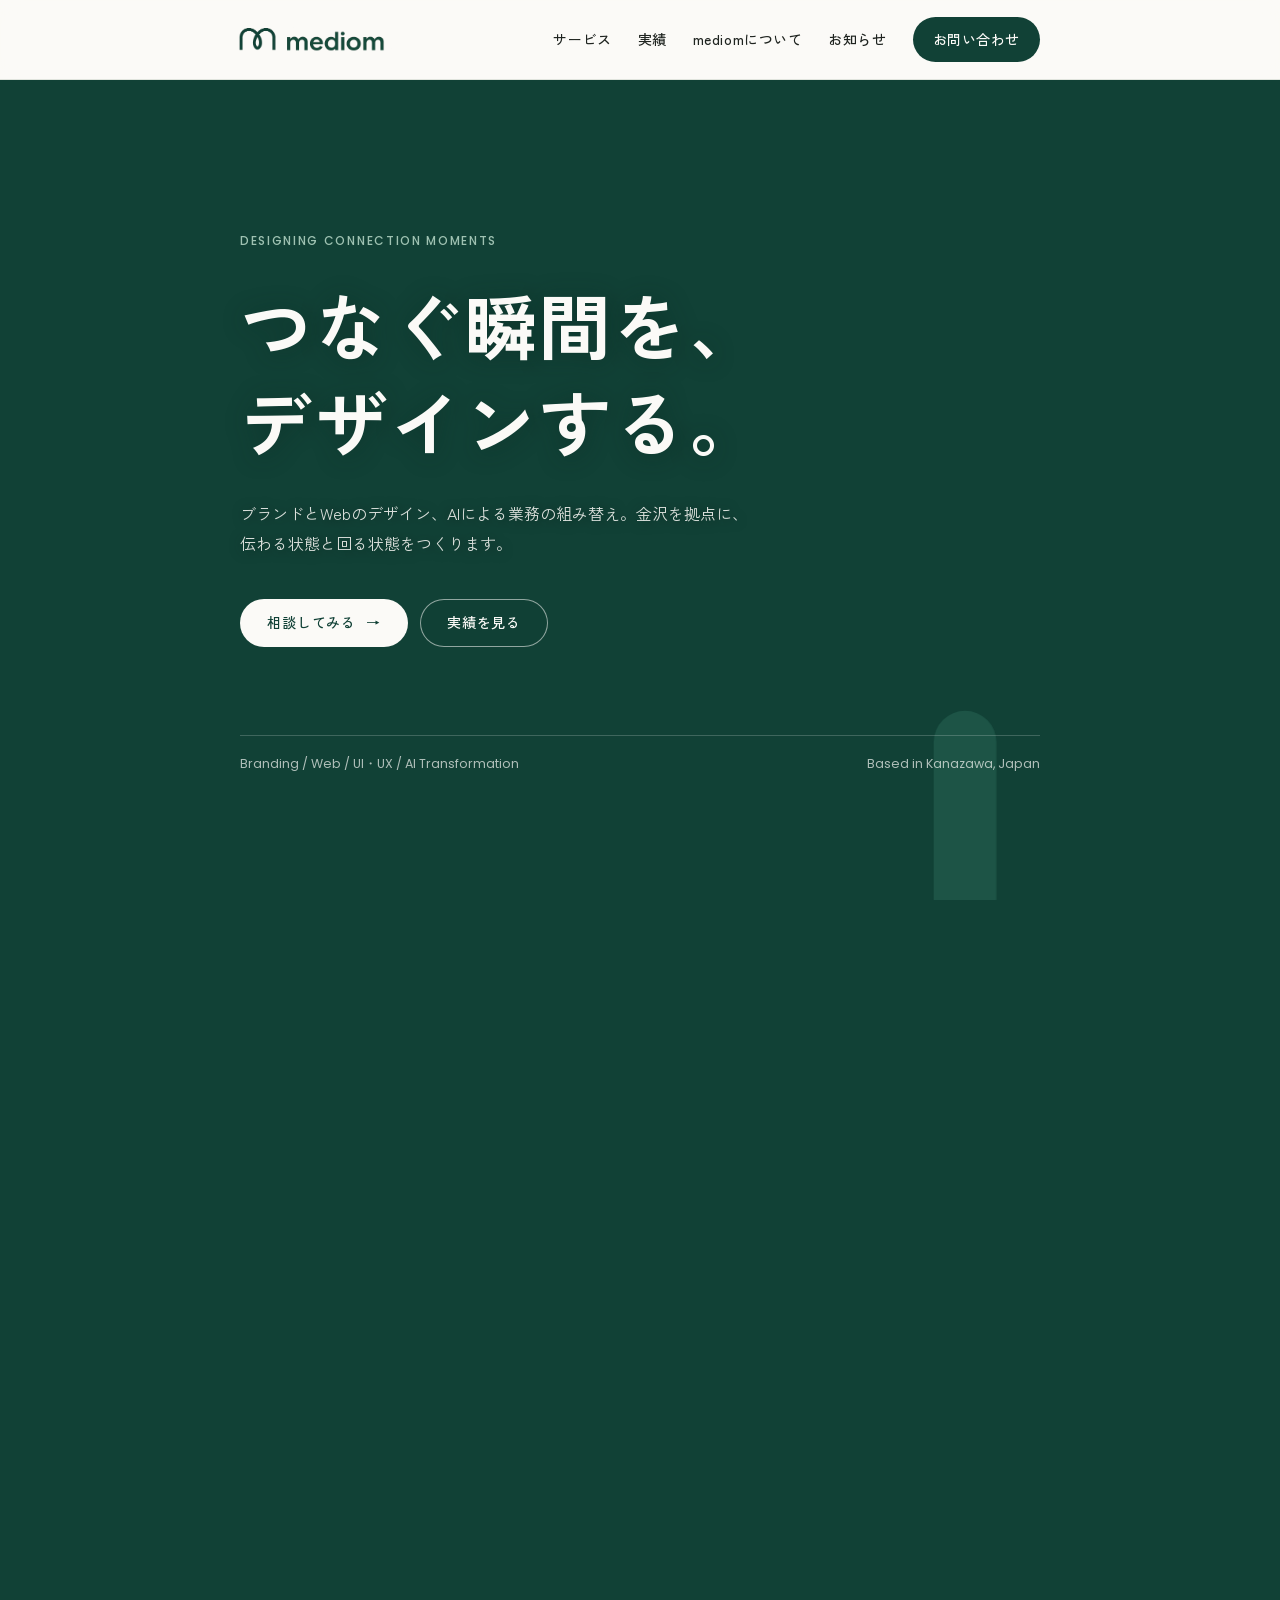
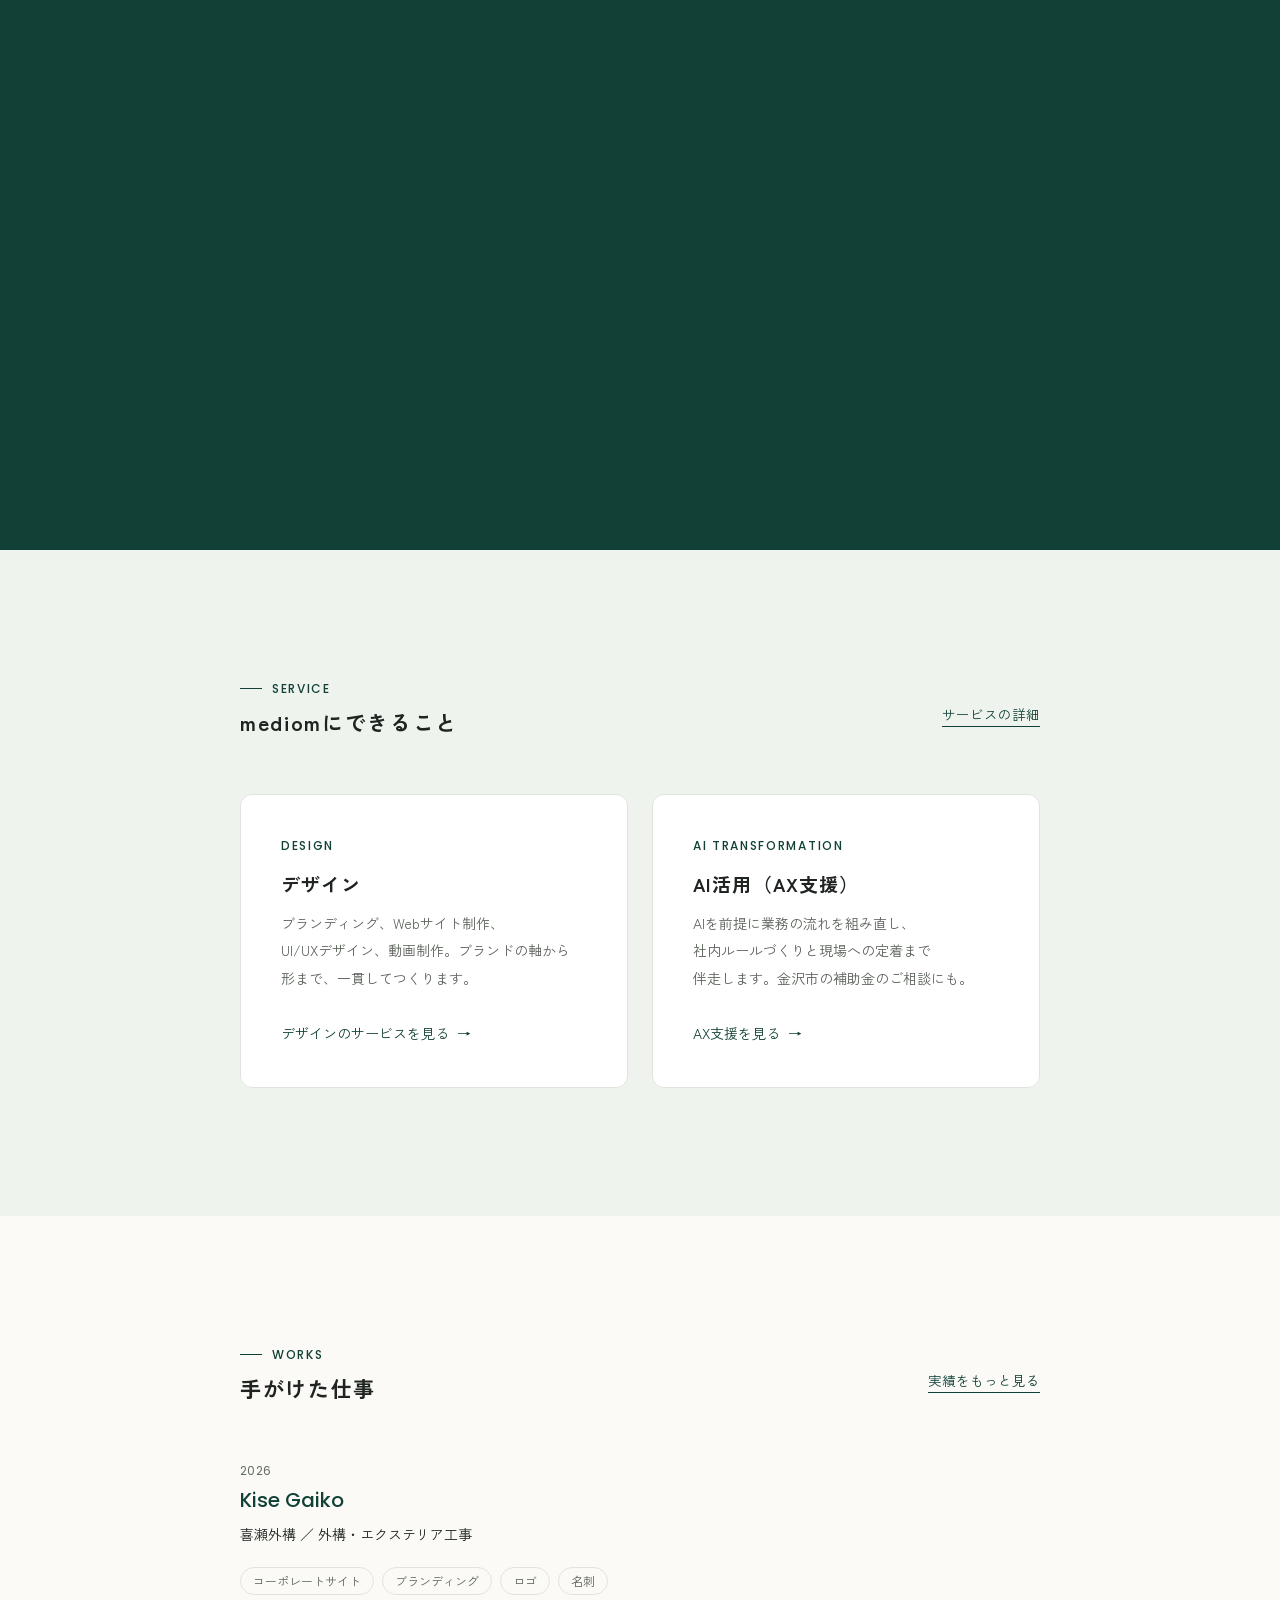
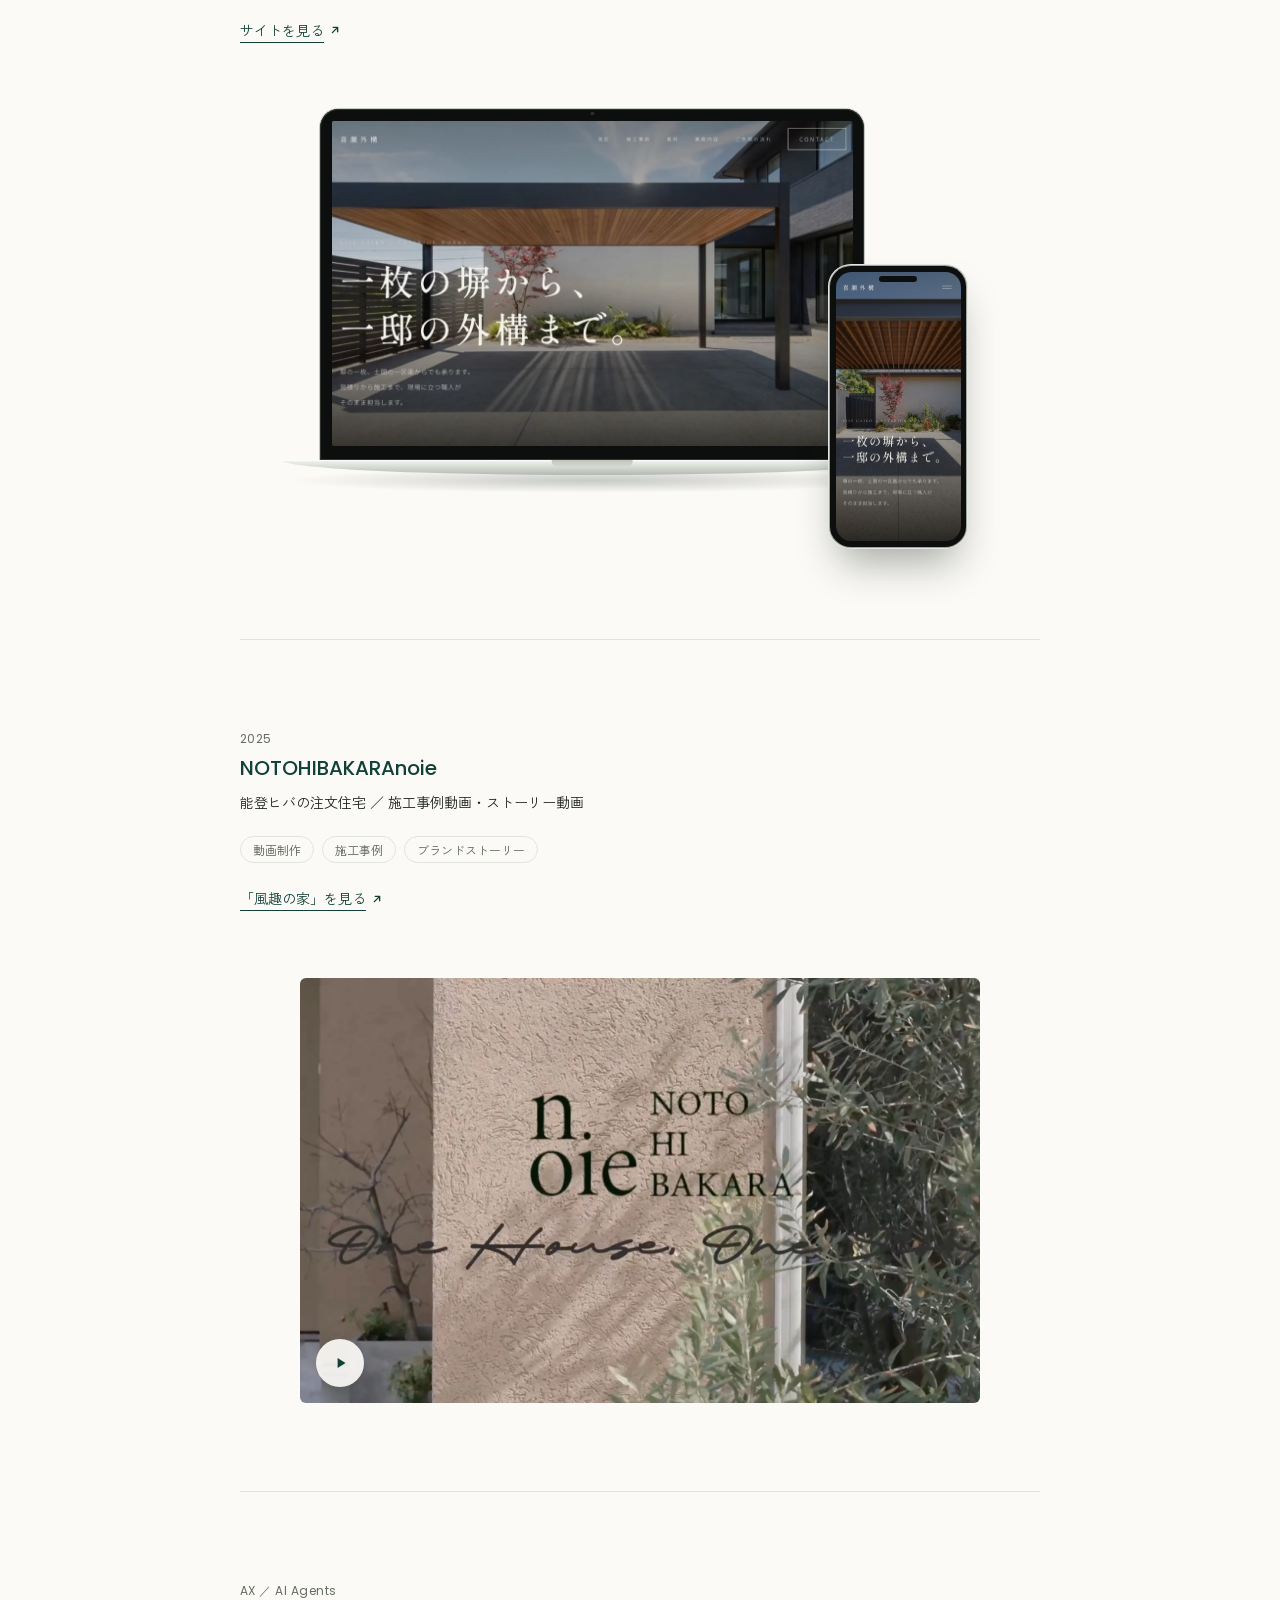
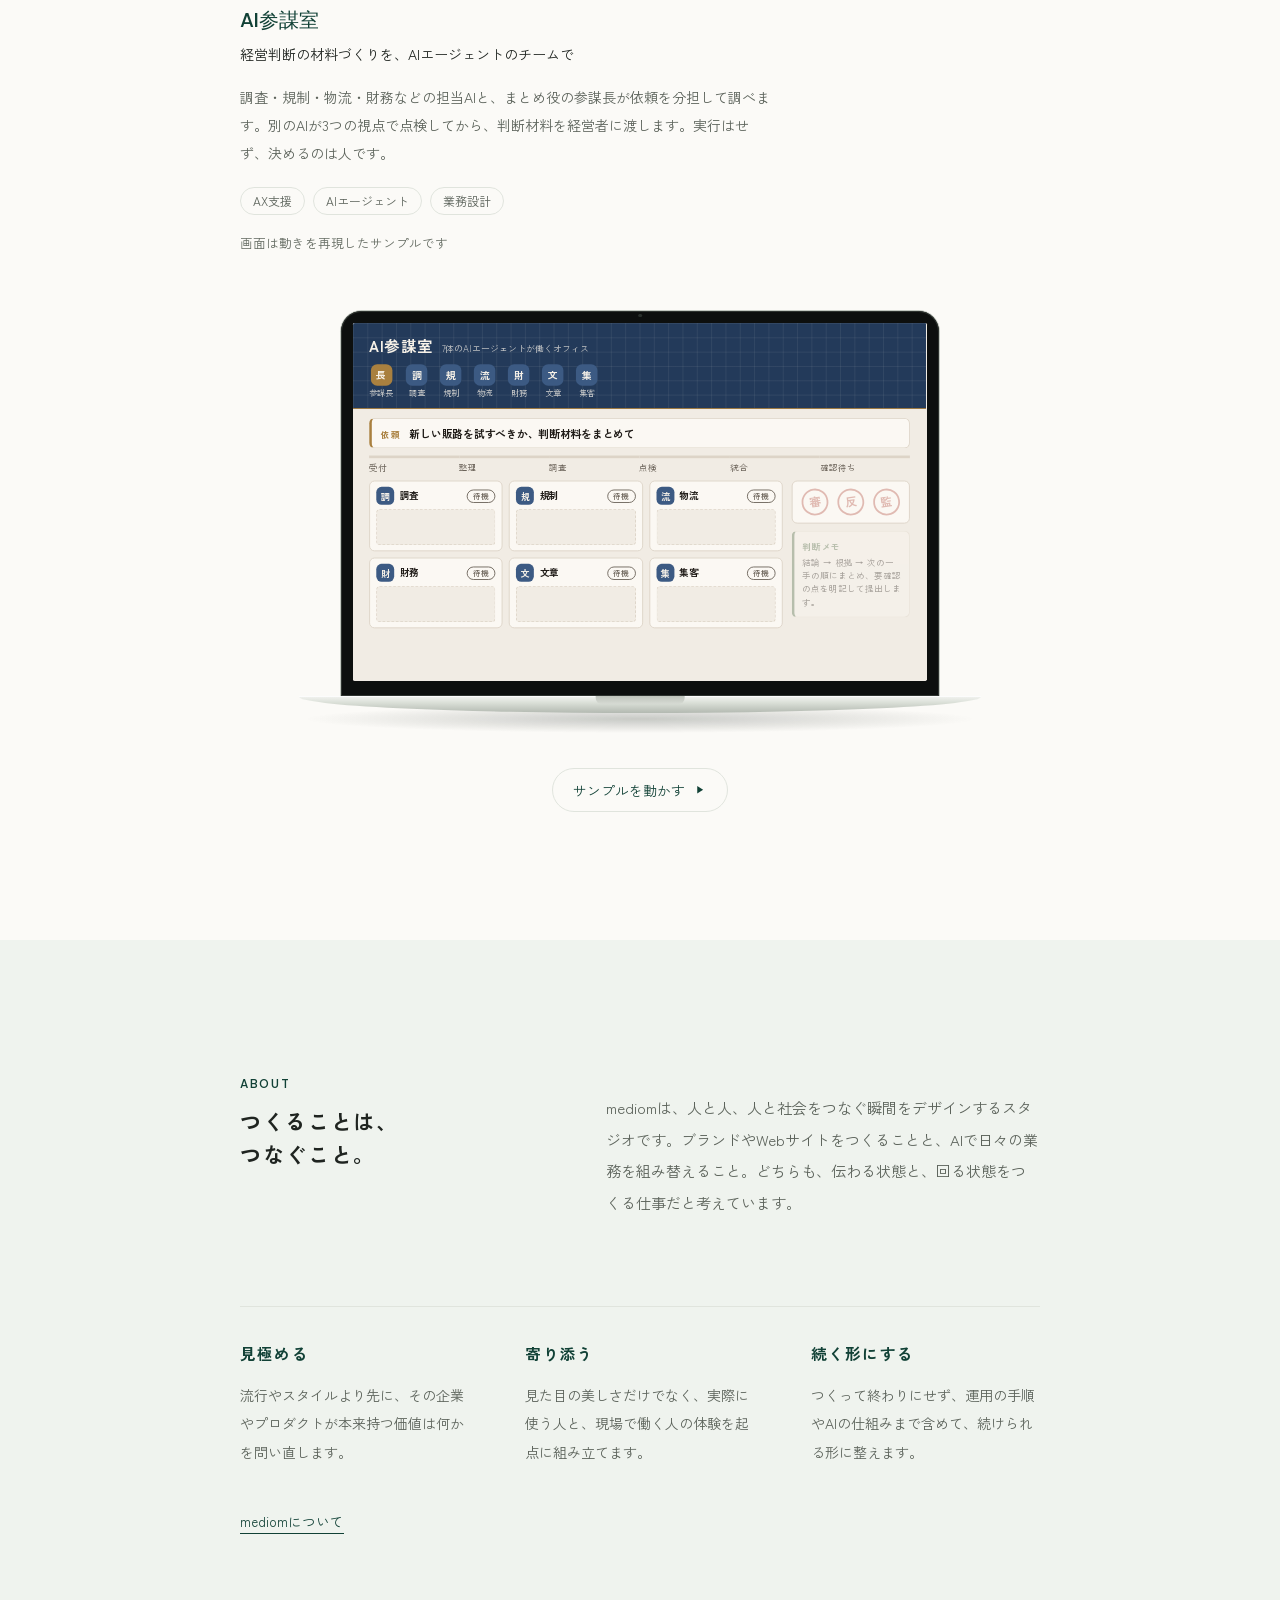
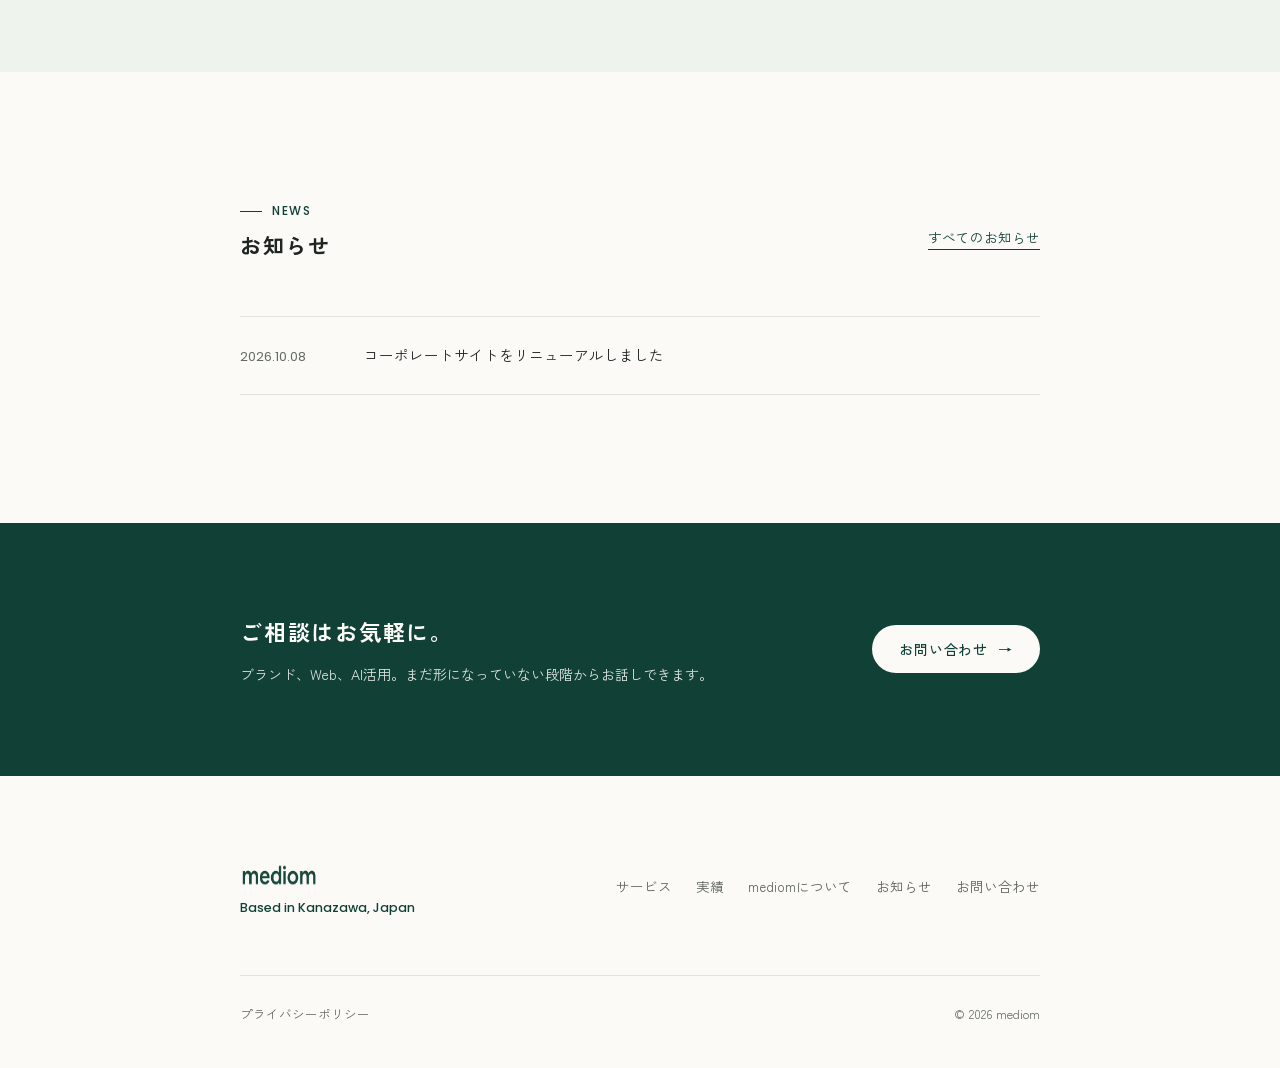
==== commit 2ce60bdf: "Drop the hero cat; slide the mark sideways while it draws The mark now travels right to left with sc" ====
--- a/index.html
+++ b/index.html
@@ -23,7 +23,7 @@
 <link rel="preconnect" href="https://fonts.googleapis.com">
 <link rel="preconnect" href="https://fonts.gstatic.com" crossorigin>
 <link rel="stylesheet" href="https://fonts.googleapis.com/css2?family=Poppins:wght@400;500&family=Zen+Kaku+Gothic+New:wght@400;500;700&display=swap">
-<link rel="stylesheet" href="/css/style.css?v=20261010c">
+<link rel="stylesheet" href="/css/style.css?v=20261010e">
 <script type="application/ld+json">
 {
   "@context": "https://schema.org",
@@ -61,13 +61,11 @@
 
 <main id="main">
 <section class="hero">
-  <!-- pinned while the visitor scrolls; the logo mark is drawn behind the copy (driven by --p in main.js) -->
+  <!-- pinned while the visitor scrolls; the logo mark slides sideways and draws itself behind the copy (driven by --p in main.js) -->
   <div class="hero-pin">
   <div class="hero-flow" aria-hidden="true">
     <!-- the logo mark, drawn as the visitor scrolls; centrelines traced from images/logo-mark.png -->
     <svg class="hf-mark" viewBox="100 80 214 132" aria-hidden="true"><path pathLength="1" d="M123 200V135.5A40 40 0 0 1 163 95.5C185 95.5 199 108 207 121C216 136 224 150 223 162C223 177 216 192 207 192"/><path pathLength="1" d="M291 200V135.5A40 40 0 0 0 251 95.5C229 95.5 215 108 207 121C198 136 190 150 191 162C191 177 198 192 207 192"/></svg>
-    <!-- at the end of the scroll a line-drawn cat walks in and plays beside the leaf -->
-    <div class="hero-cat"><i class="c-walk"></i><i class="c-up"></i><i class="c-stretch"></i><i class="c-sit"></i></div>
   </div>
   <div class="container">
     <span class="eyebrow">Designing connection moments</span>
@@ -220,6 +218,6 @@
     </div>
   </div>
 </footer>
-<script src="/js/main.js?v=20261010c" defer></script>
+<script src="/js/main.js?v=20261010e" defer></script>
 </body>
 </html>
--- a/css/style.css
+++ b/css/style.css
@@ -102,7 +102,7 @@
 /* a full-bleed field of the logo green with paper-coloured type. The section is
    taller than the screen and its inner panel sticks, so while it is pinned the
    scroll progress (--p, 0→1, set by main.js) slides the flow layer sideways. */
-.hero{--hdr:82px;--p:0;position:relative;height:260svh;background:var(--green);color:var(--paper)}
+.hero{--hdr:82px;--p:0;position:relative;height:230svh;background:var(--green);color:var(--paper)}
 .hero-pin{position:sticky;top:var(--hdr);height:calc(100svh - var(--hdr));overflow:clip}
 .hero .container{position:relative;z-index:2;height:100%;display:flex;flex-direction:column;justify-content:center;gap:var(--s4);padding-block:var(--s7) var(--s6)}
 .hero .eyebrow{color:#9fc2b2}
@@ -117,35 +117,13 @@
 .hero-foot{display:flex;justify-content:space-between;gap:var(--s2) var(--s5);flex-wrap:wrap;margin-top:auto;padding-top:var(--s4);border-top:1px solid rgba(251,250,247,.2);font-family:var(--en);font-size:12.5px;color:rgba(251,250,247,.68)}
 .hero-actions + .hero-foot{margin-top:clamp(40px,8vh,96px)}
 
-/* the mark: both feet show from the start, the strokes grow with --p and meet at the leaf tip */
+/* the mark: it travels right to left with --p while its strokes grow from the feet to the leaf tip */
 .hero-flow{position:absolute;inset:0;z-index:1;pointer-events:none}
-.hf-mark{position:absolute;right:-4vw;bottom:-6%;width:min(70vw,980px);height:auto;fill:none;stroke:#1d5446;stroke-width:15;stroke-linecap:round}
+.hf-mark{position:absolute;right:-4vw;bottom:-6%;width:min(70vw,980px);height:auto;fill:none;stroke:#1d5446;stroke-width:15;stroke-linecap:round;
+  translate:calc(34vw - var(--p) * 62vw) 0;will-change:translate}
 .hf-mark path{stroke-dasharray:1 1;stroke-dashoffset:calc(1 - min(1, .14 + var(--p) * 1.35))}
 
-/* the cat: four line-drawn poses (images/cats) painted in paper colour through a mask,
-   all at one scale (--k) and standing on the same ground line */
-.hero-cat{--k:.32;position:absolute;bottom:0;right:calc(min(70vw,980px) * .11 - 4vw + 18px);width:200px;height:170px;
-  opacity:0;translate:45vw 0;transition:opacity .4s ease,translate 0s linear .4s}
-.hero-cat i{position:absolute;bottom:0;left:50%;background:var(--paper);opacity:0;
-  -webkit-mask:var(--src) center bottom/contain no-repeat;mask:var(--src) center bottom/contain no-repeat;
-  width:calc(var(--w) * var(--k));height:calc(var(--h) * var(--k));translate:-50% 0}
-.c-walk{--src:url(/images/cats/cat-walking.png);--w:595px;--h:458px;scale:-1 1}
-.c-up{--src:url(/images/cats/cat-sitting-up.png);--w:317px;--h:505px;scale:-1 1}
-.c-stretch{--src:url(/images/cats/cat-stretching.png);--w:397px;--h:442px}
-.c-sit{--src:url(/images/cats/cat-sitting-down.png);--w:361px;--h:381px;clip-path:inset(0 0 0 9%)} /* the source has a stray stroke at its left edge */
-/* walking in from the right edge */
-.hero-cat.is-on{opacity:1;translate:0 0;transition:opacity .3s ease,translate 2.4s linear}
-.hero-cat.is-on .c-walk{opacity:1;animation:catStep .42s ease-in-out infinite}
-@keyframes catStep{0%,100%{translate:-50% 0}50%{translate:-50% -3px}}
-/* then playing: up on its hind legs to bat at the leaf, a long stretch, a sit and groom */
-.hero-cat.is-playing .c-walk{opacity:0;animation:none}
-.hero-cat.is-playing .c-up{animation:poseUp 9s infinite}
-.hero-cat.is-playing .c-stretch{animation:poseStretch 9s infinite}
-.hero-cat.is-playing .c-sit{animation:poseSit 9s infinite}
-@keyframes poseUp{0%{opacity:1;translate:-50% 0}8%{translate:-50% -8px}14%{translate:-50% 0}20%{translate:-50% -6px}26%{translate:-50% 0}33%{opacity:1}33.1%,100%{opacity:0}}
-@keyframes poseStretch{0%,33%{opacity:0}33.1%,55%{opacity:1}55.1%,100%{opacity:0}}
-@keyframes poseSit{0%,55%{opacity:0}55.1%,100%{opacity:1}}
-@media(prefers-reduced-motion:reduce){.hero{height:auto}.hero-pin{position:relative;top:0;height:calc(100svh - var(--hdr))}.hero-cat{display:none}}
+@media(prefers-reduced-motion:reduce){.hero{height:auto}.hero-pin{position:relative;top:0;height:calc(100svh - var(--hdr))}}
 
 /* ---------- sections ---------- */
 .section{padding-block:var(--s9)}
@@ -441,11 +419,10 @@
   .nav-toggle{display:flex}
   .wk,.wk.rev,.about-top,.ax-intro,.aid{grid-template-columns:1fr}
   .hero-actions .btn{flex:1 1 auto}
-  .hero{--hdr:77px;height:230svh}
+  .hero{--hdr:77px;height:210svh}
   /* phones: copy sits low, the top of the panel is a lane for the flow */
   .hero .container{justify-content:flex-end;padding-bottom:var(--s5)}
-  .hf-mark{width:88vw;right:2vw;bottom:auto;top:1%}
-  .hero-cat{--k:.15;width:96px;height:84px;bottom:auto;top:calc(1% + 88vw * .56 - 84px);right:calc(2vw + 88vw * .11 + 4px)}
+  .hf-mark{width:88vw;right:2vw;bottom:auto;top:1%;translate:calc(60vw - var(--p) * 70vw) 0}
   .cta-band .btn{width:100%}
   .foot-nav{gap:0 20px}
   .wk{gap:var(--s6)}
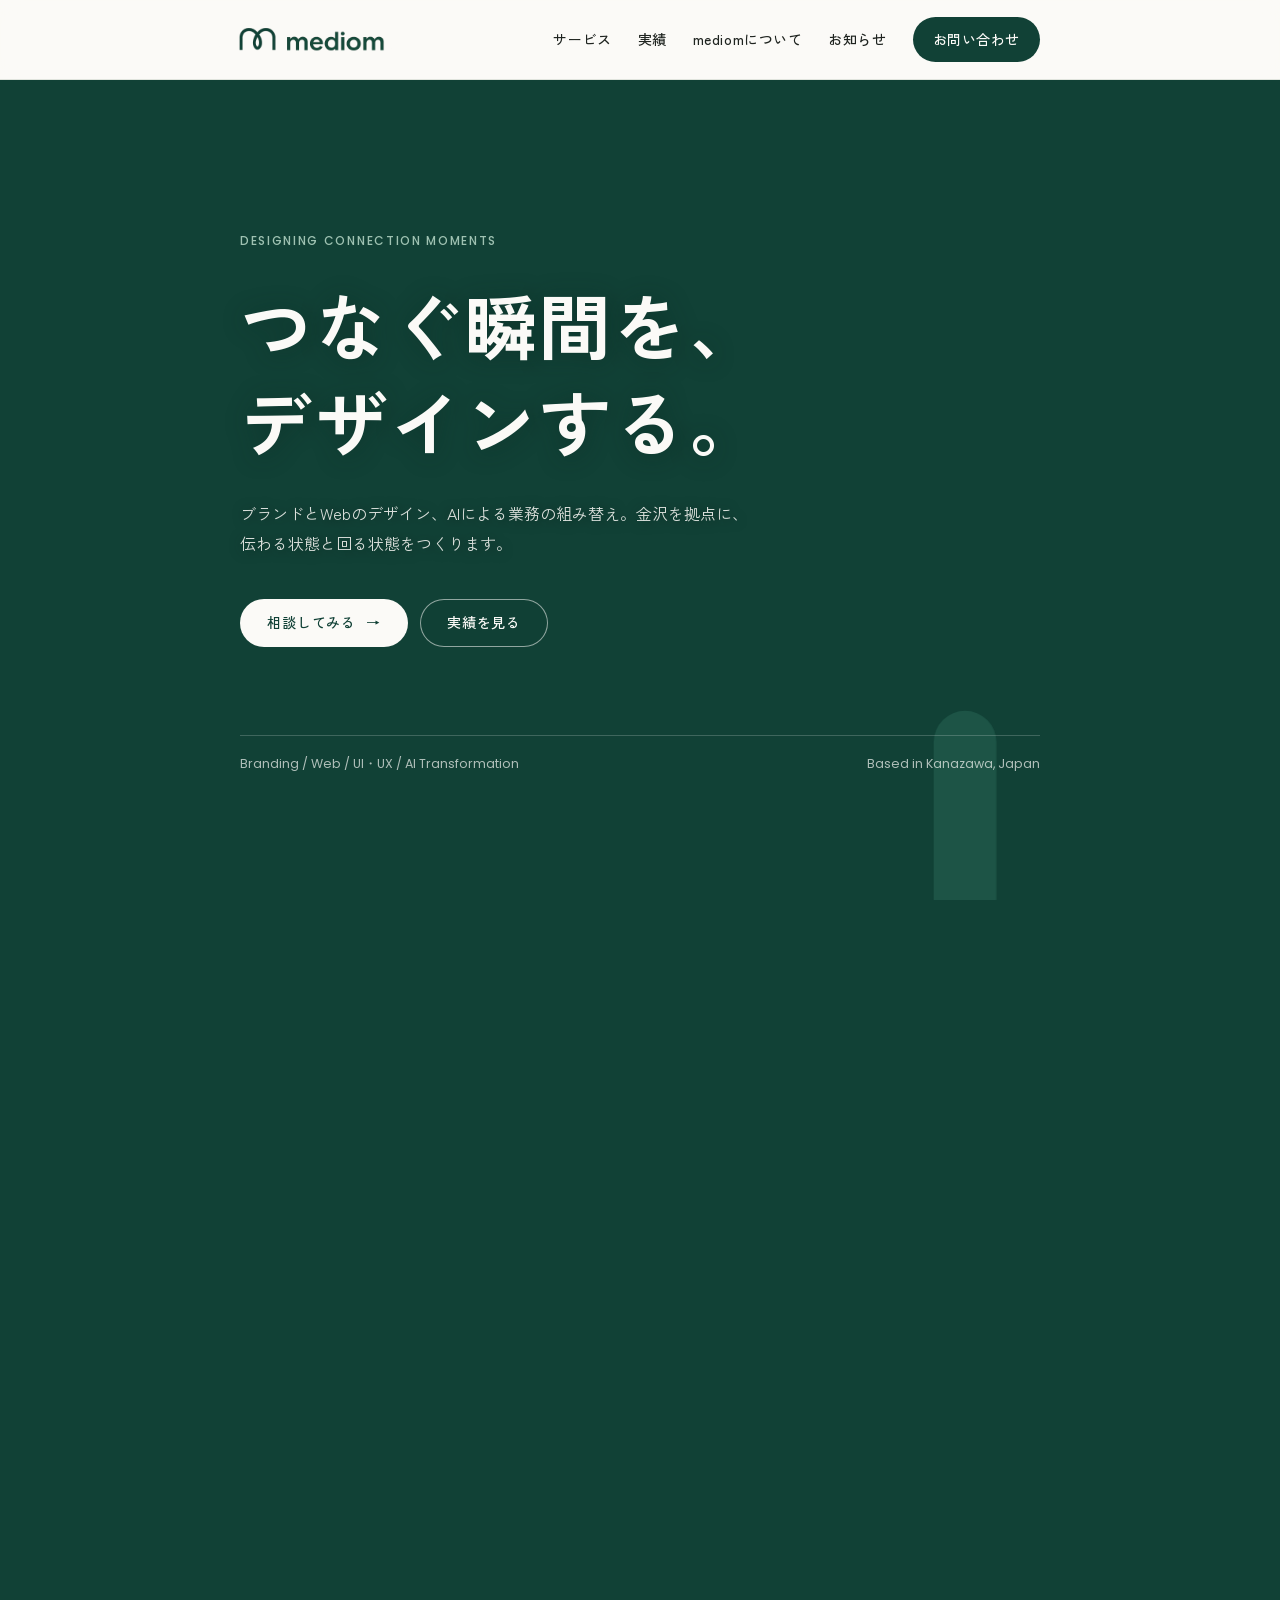
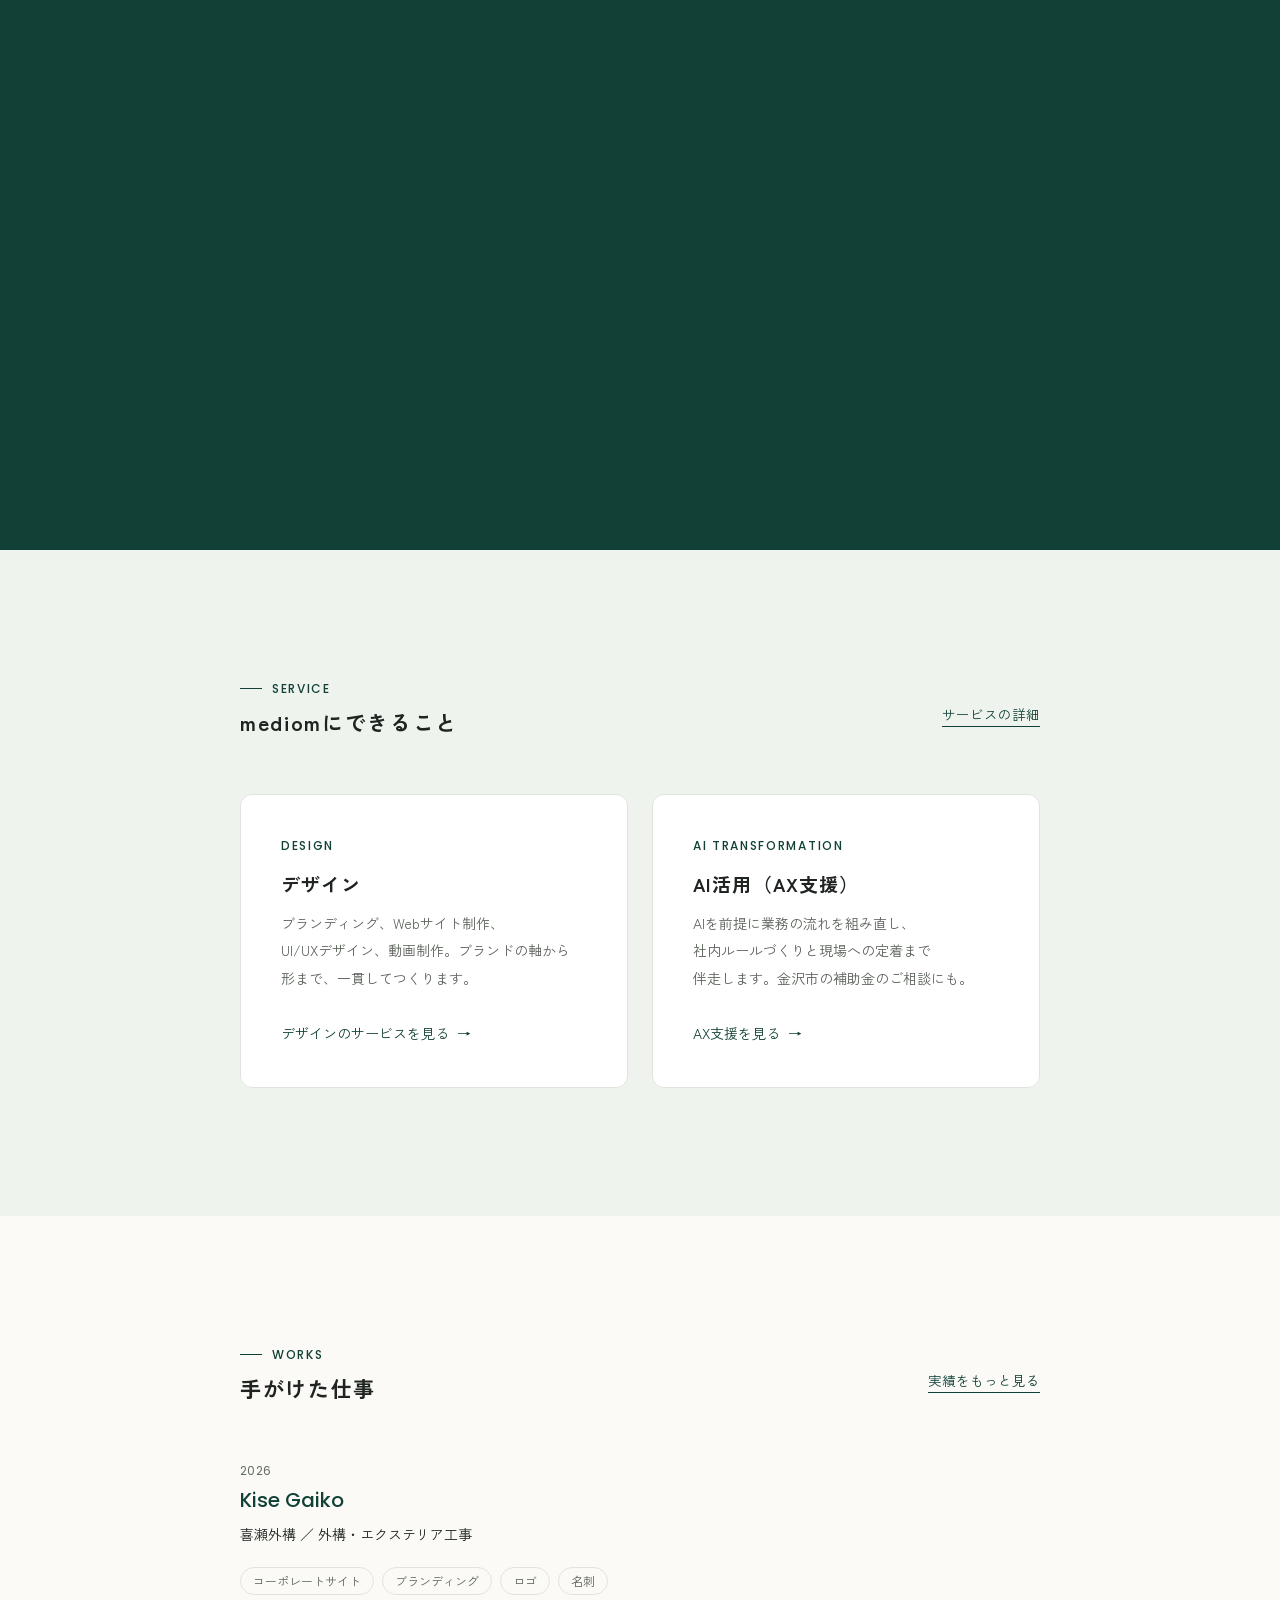
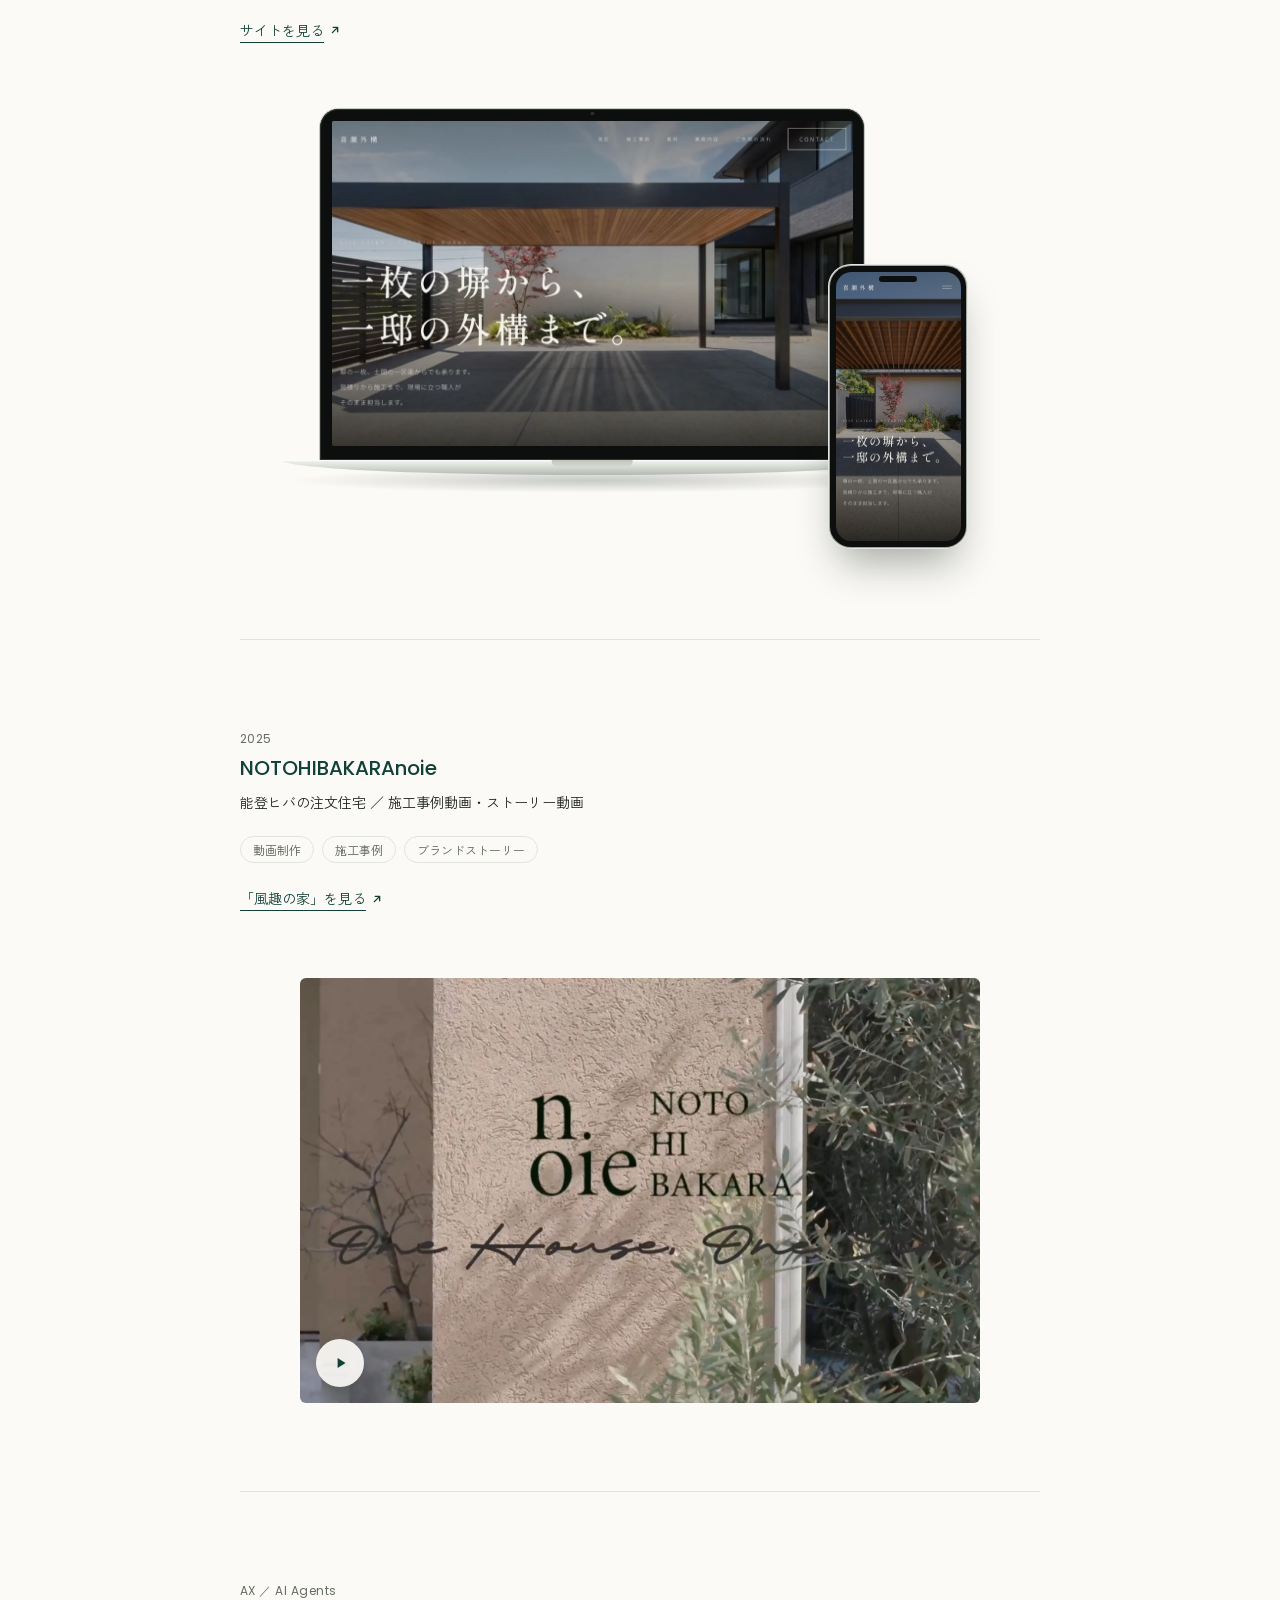
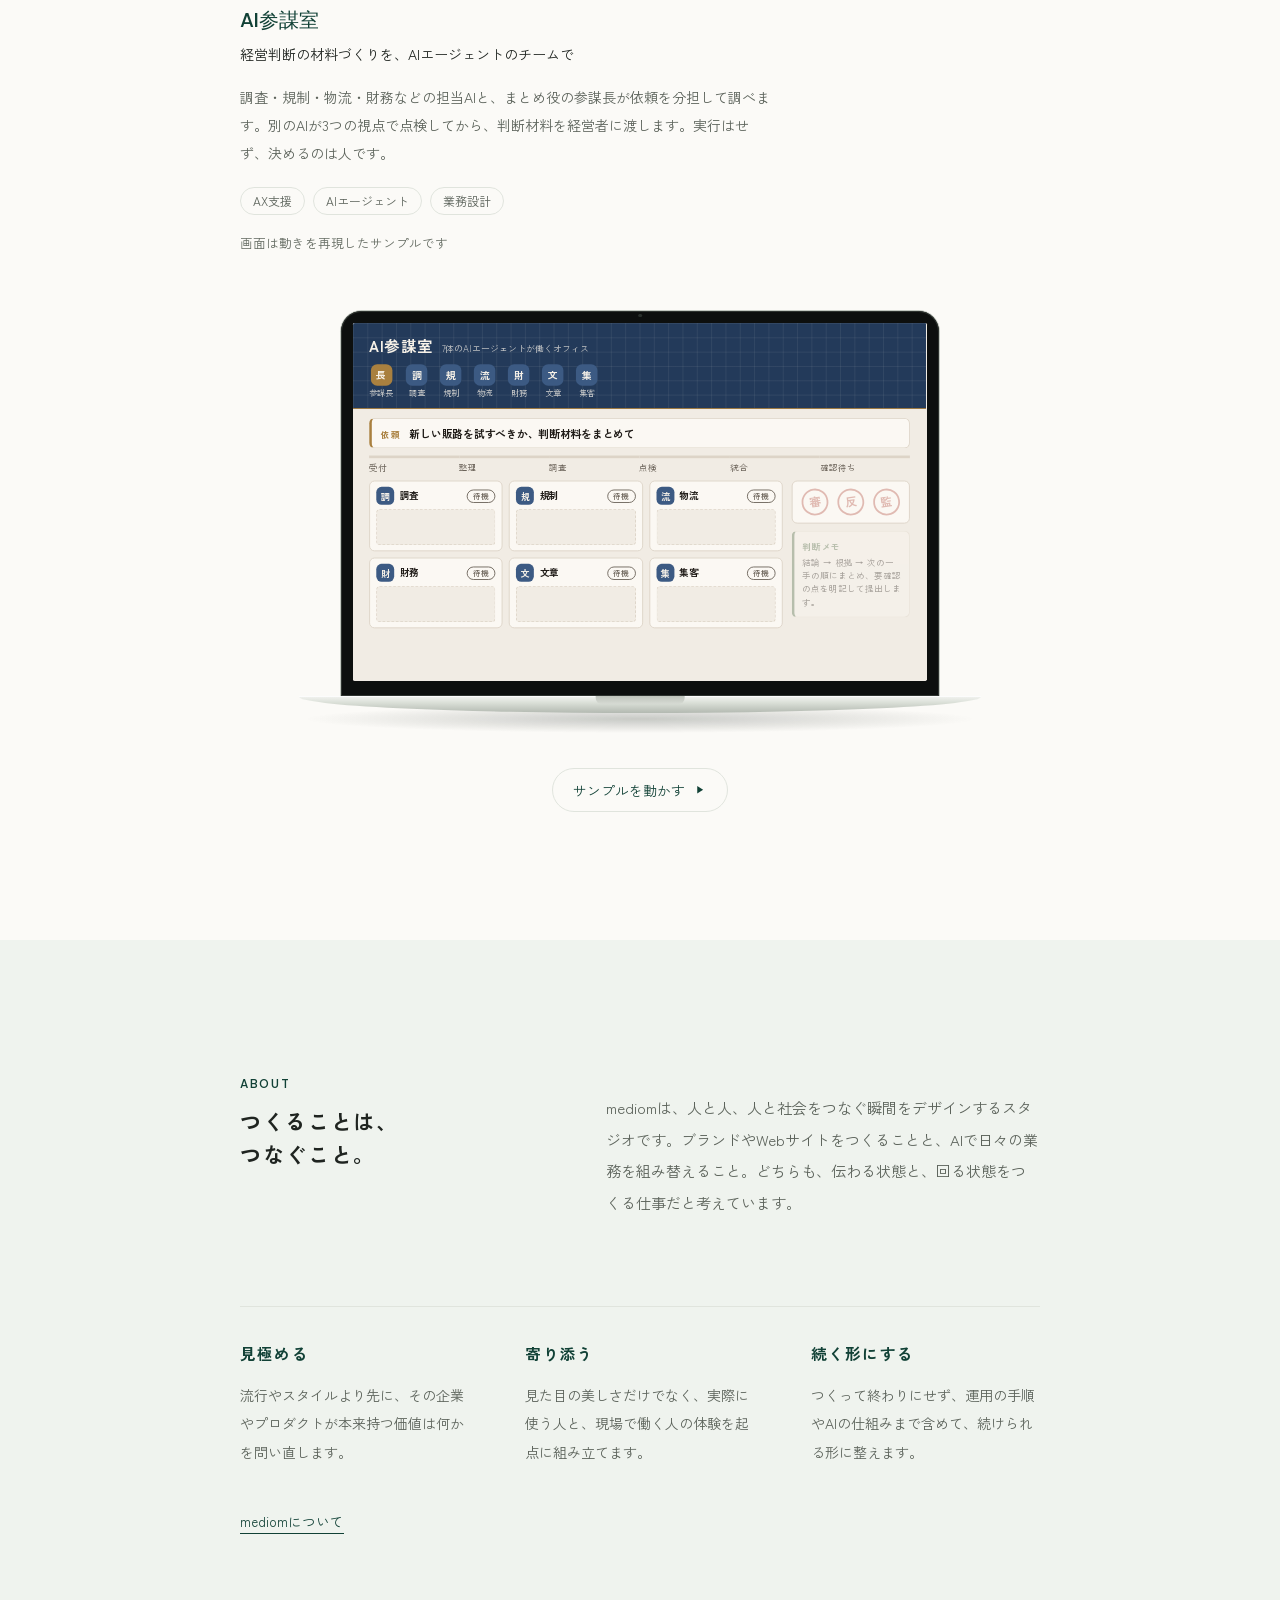
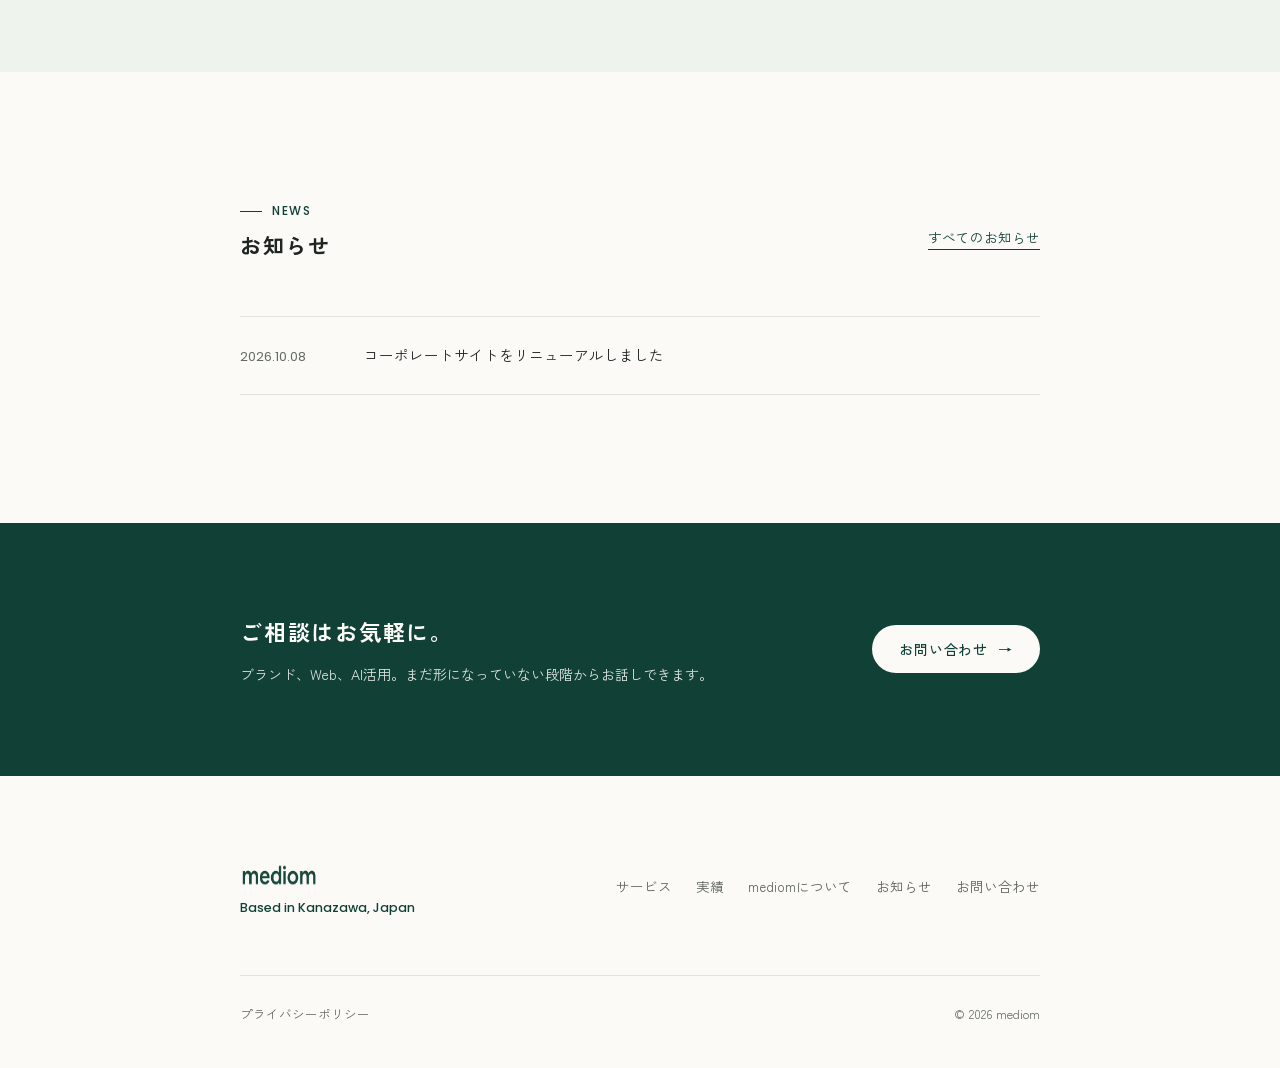
==== commit c7494601: "Let the walking cat video cross the hero once the mark is drawn images/cat-walk.mp4 is the supplied " ====
--- a/index.html
+++ b/index.html
@@ -23,7 +23,7 @@
 <link rel="preconnect" href="https://fonts.googleapis.com">
 <link rel="preconnect" href="https://fonts.gstatic.com" crossorigin>
 <link rel="stylesheet" href="https://fonts.googleapis.com/css2?family=Poppins:wght@400;500&family=Zen+Kaku+Gothic+New:wght@400;500;700&display=swap">
-<link rel="stylesheet" href="/css/style.css?v=20261010e">
+<link rel="stylesheet" href="/css/style.css?v=20261010g">
 <script type="application/ld+json">
 {
   "@context": "https://schema.org",
@@ -67,6 +67,9 @@
     <!-- the logo mark, drawn as the visitor scrolls; centrelines traced from images/logo-mark.png -->
     <svg class="hf-mark" viewBox="100 80 214 132" aria-hidden="true"><path pathLength="1" d="M123 200V135.5A40 40 0 0 1 163 95.5C185 95.5 199 108 207 121C216 136 224 150 223 162C223 177 216 192 207 192"/><path pathLength="1" d="M291 200V135.5A40 40 0 0 0 251 95.5C229 95.5 215 108 207 121C198 136 190 150 191 162C191 177 198 192 207 192"/></svg>
   </div>
+  <!-- when the mark is complete the line-drawn cat walks along the bottom rule and off the right edge
+       (white lines on black, screened onto the green) -->
+  <video class="hero-cat" src="/images/cat-walk.mp4" muted playsinline preload="auto" aria-hidden="true" tabindex="-1"></video>
   <div class="container">
     <span class="eyebrow">Designing connection moments</span>
     <h1>つなぐ瞬間を、<br>デザインする。</h1>
@@ -218,6 +221,6 @@
     </div>
   </div>
 </footer>
-<script src="/js/main.js?v=20261010e" defer></script>
+<script src="/js/main.js?v=20261010g" defer></script>
 </body>
 </html>
--- a/css/style.css
+++ b/css/style.css
@@ -103,7 +103,7 @@
    taller than the screen and its inner panel sticks, so while it is pinned the
    scroll progress (--p, 0→1, set by main.js) slides the flow layer sideways. */
 .hero{--hdr:82px;--p:0;position:relative;height:230svh;background:var(--green);color:var(--paper)}
-.hero-pin{position:sticky;top:var(--hdr);height:calc(100svh - var(--hdr));overflow:clip}
+.hero-pin{position:sticky;top:var(--hdr);height:calc(100svh - var(--hdr));overflow:clip;background:var(--green)}
 .hero .container{position:relative;z-index:2;height:100%;display:flex;flex-direction:column;justify-content:center;gap:var(--s4);padding-block:var(--s7) var(--s6)}
 .hero .eyebrow{color:#9fc2b2}
 .hero h1{font-size:clamp(36px,5.6vw,76px);letter-spacing:.04em;line-height:1.35;margin-top:var(--s2);text-shadow:0 2px 24px rgba(10,40,33,.45)}
@@ -123,7 +123,11 @@
   translate:calc(34vw - var(--p) * 62vw) 0;will-change:translate}
 .hf-mark path{stroke-dasharray:1 1;stroke-dashoffset:calc(1 - min(1, .14 + var(--p) * 1.35))}
 
-@media(prefers-reduced-motion:reduce){.hero{height:auto}.hero-pin{position:relative;top:0;height:calc(100svh - var(--hdr))}}
+/* the cat video: black drops out under screen blending, leaving the paper-white line */
+.hero-cat{position:absolute;z-index:1;right:0;bottom:var(--cat-b,64px);width:clamp(240px,26vw,380px);aspect-ratio:732/266;height:auto;
+  mix-blend-mode:screen;opacity:0;transition:opacity .5s ease;pointer-events:none}
+.hero-cat.is-on{opacity:.94}
+@media(prefers-reduced-motion:reduce){.hero{height:auto}.hero-pin{position:relative;top:0;height:calc(100svh - var(--hdr))}.hero-cat{display:none}}
 
 /* ---------- sections ---------- */
 .section{padding-block:var(--s9)}
@@ -422,6 +426,7 @@
   .hero{--hdr:77px;height:210svh}
   /* phones: copy sits low, the top of the panel is a lane for the flow */
   .hero .container{justify-content:flex-end;padding-bottom:var(--s5)}
+  .hero-cat{width:50vw}
   .hf-mark{width:88vw;right:2vw;bottom:auto;top:1%;translate:calc(60vw - var(--p) * 70vw) 0}
   .cta-band .btn{width:100%}
   .foot-nav{gap:0 20px}
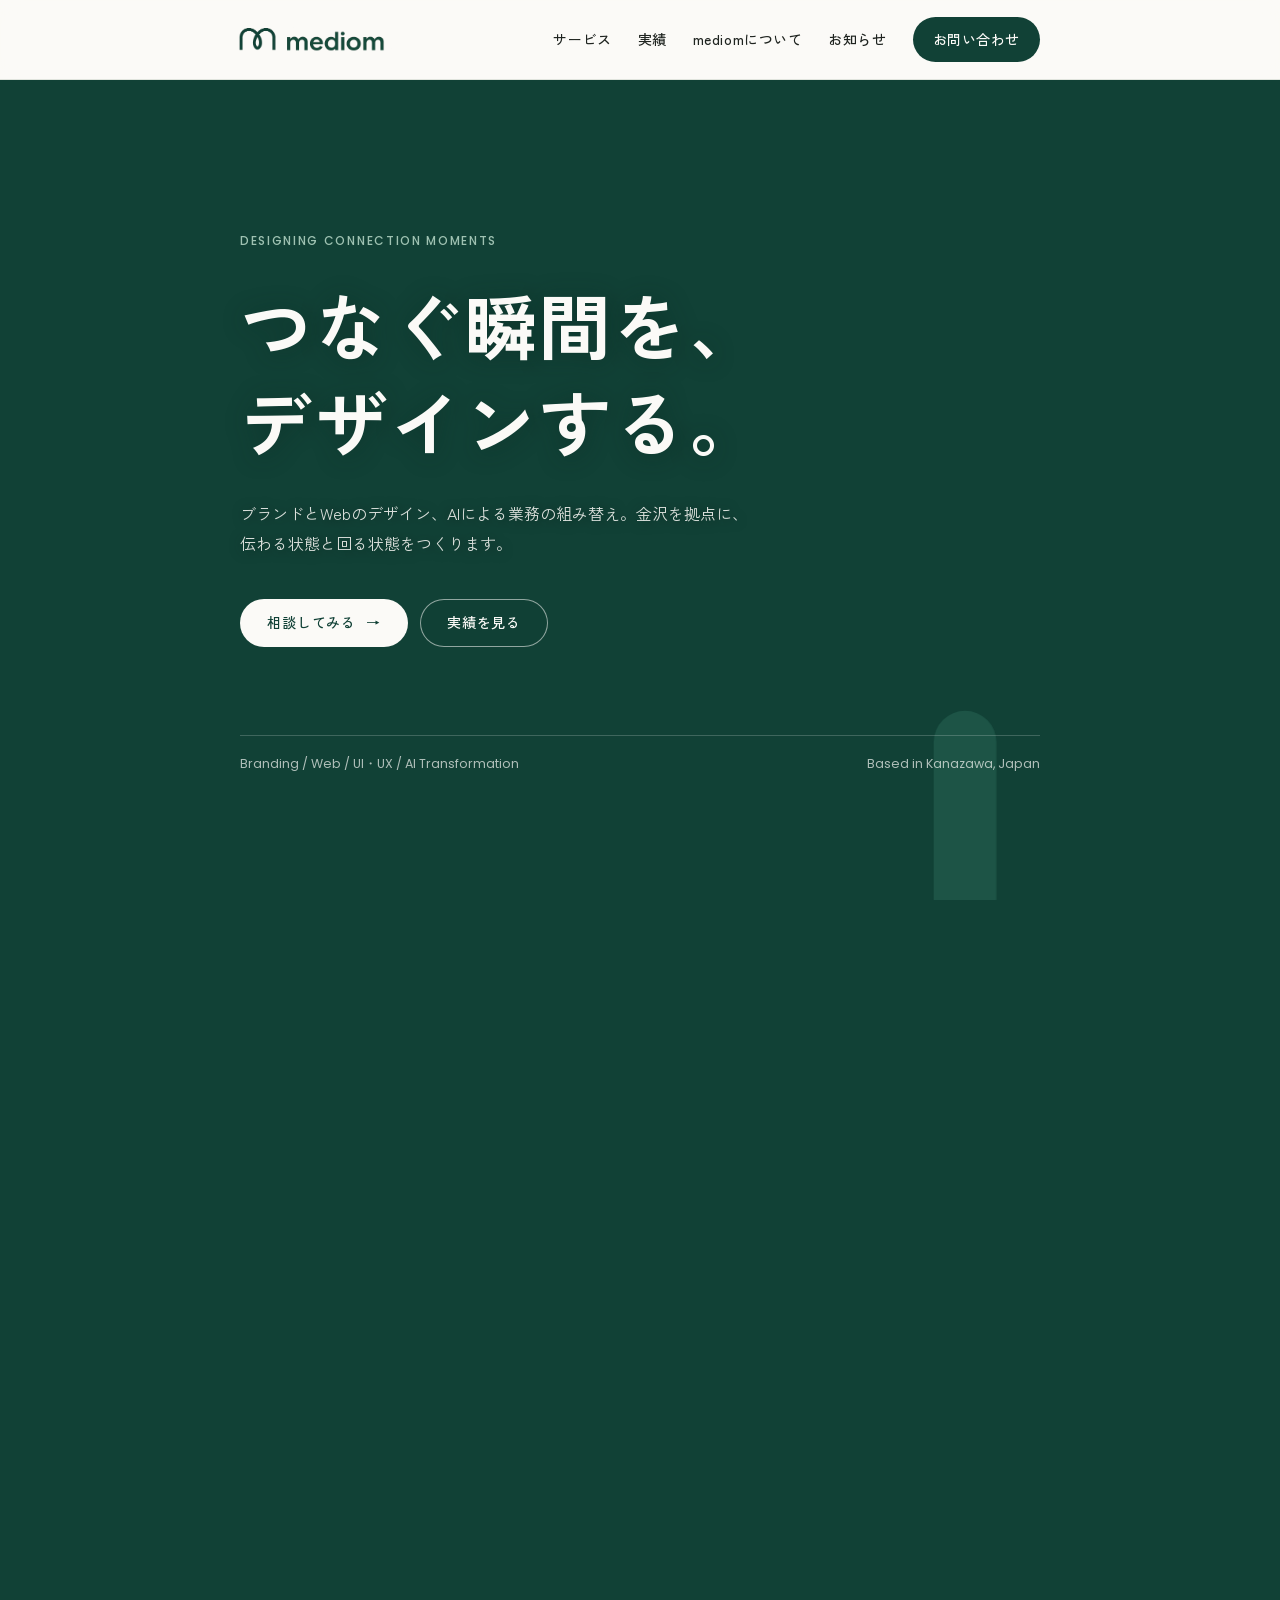
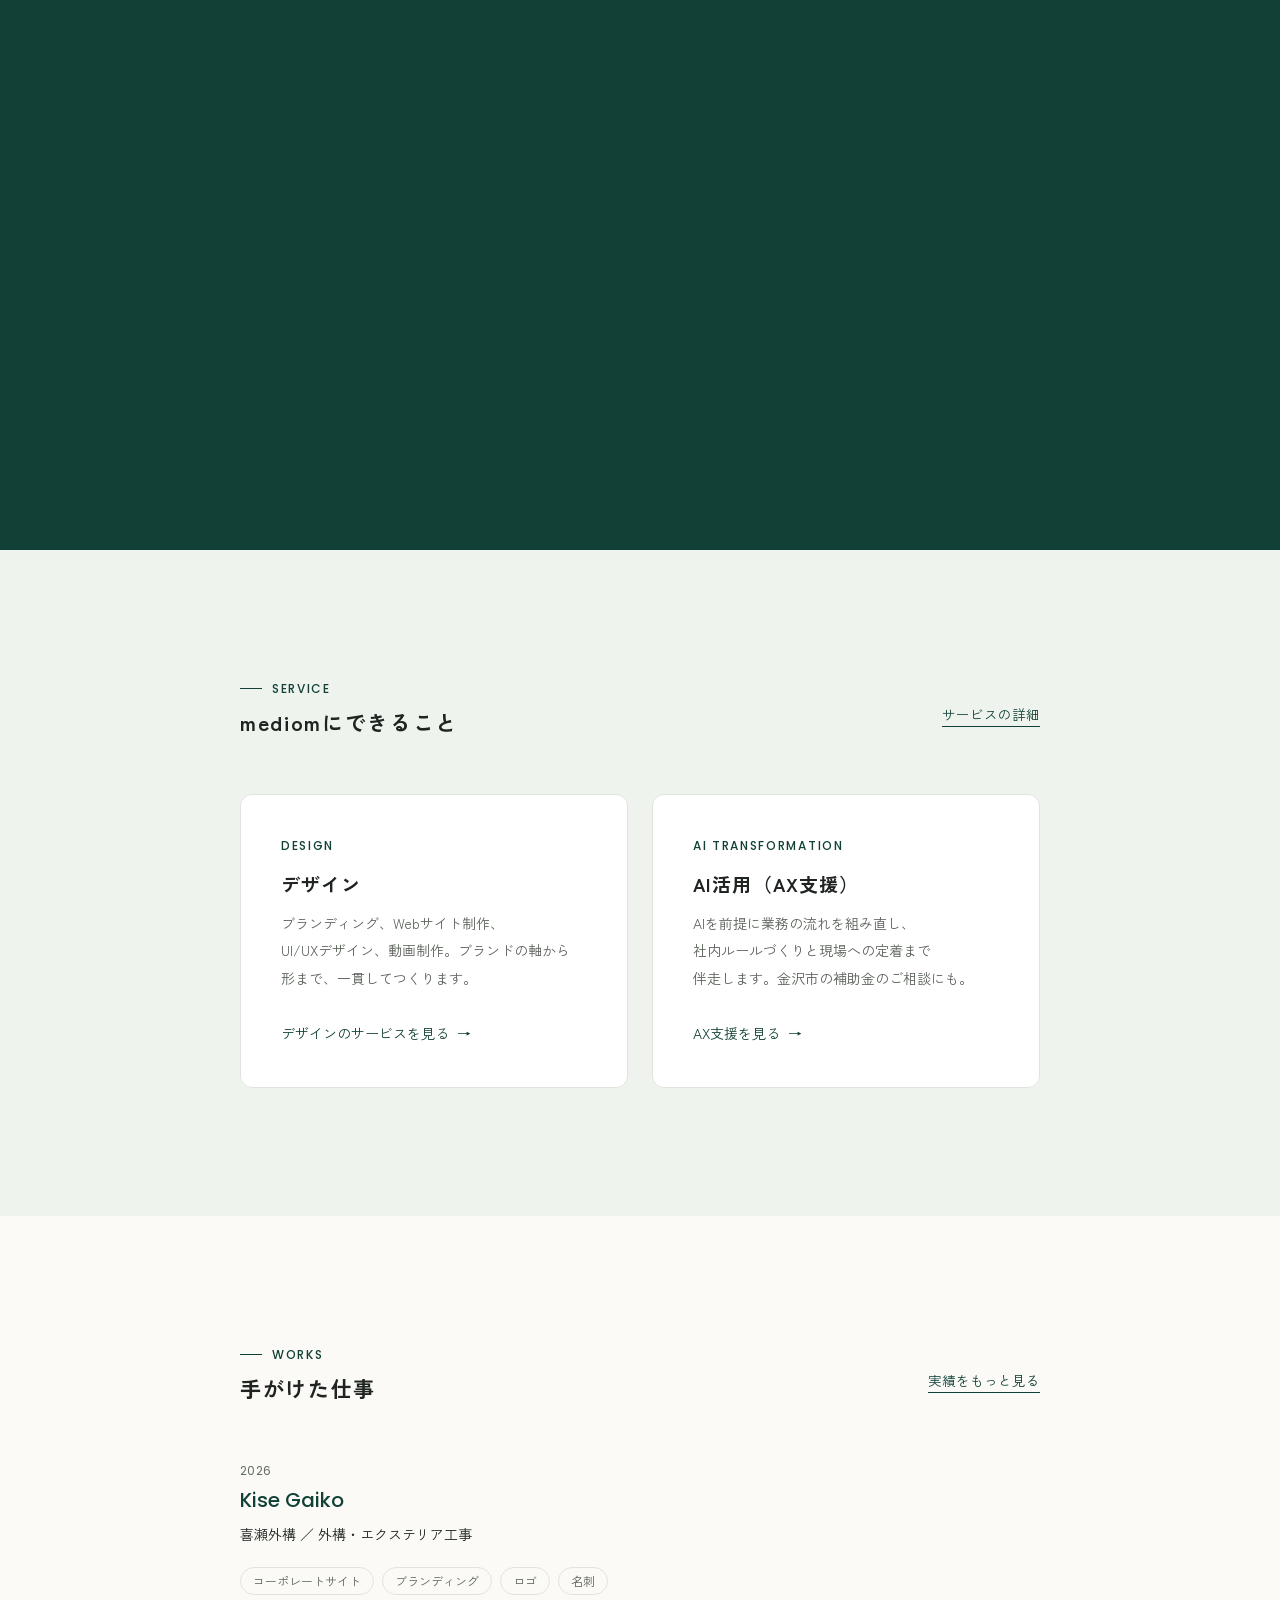
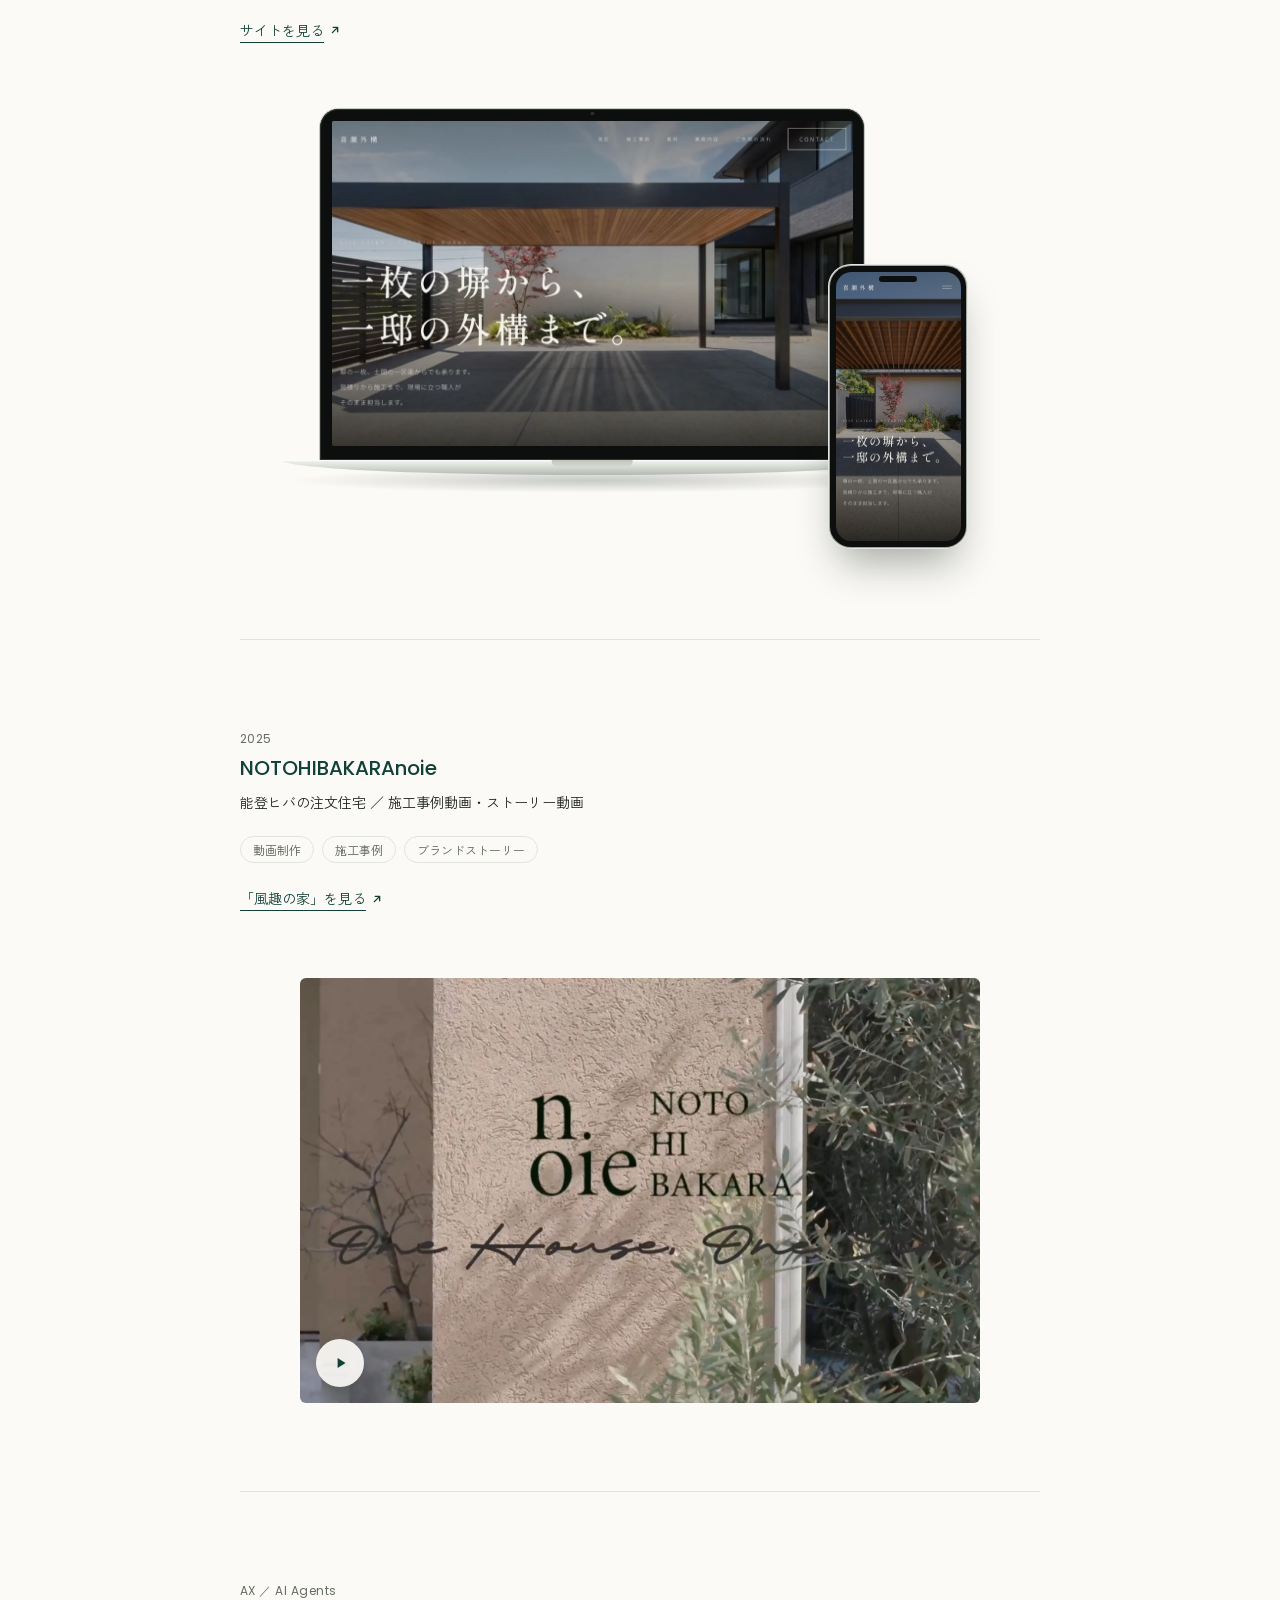
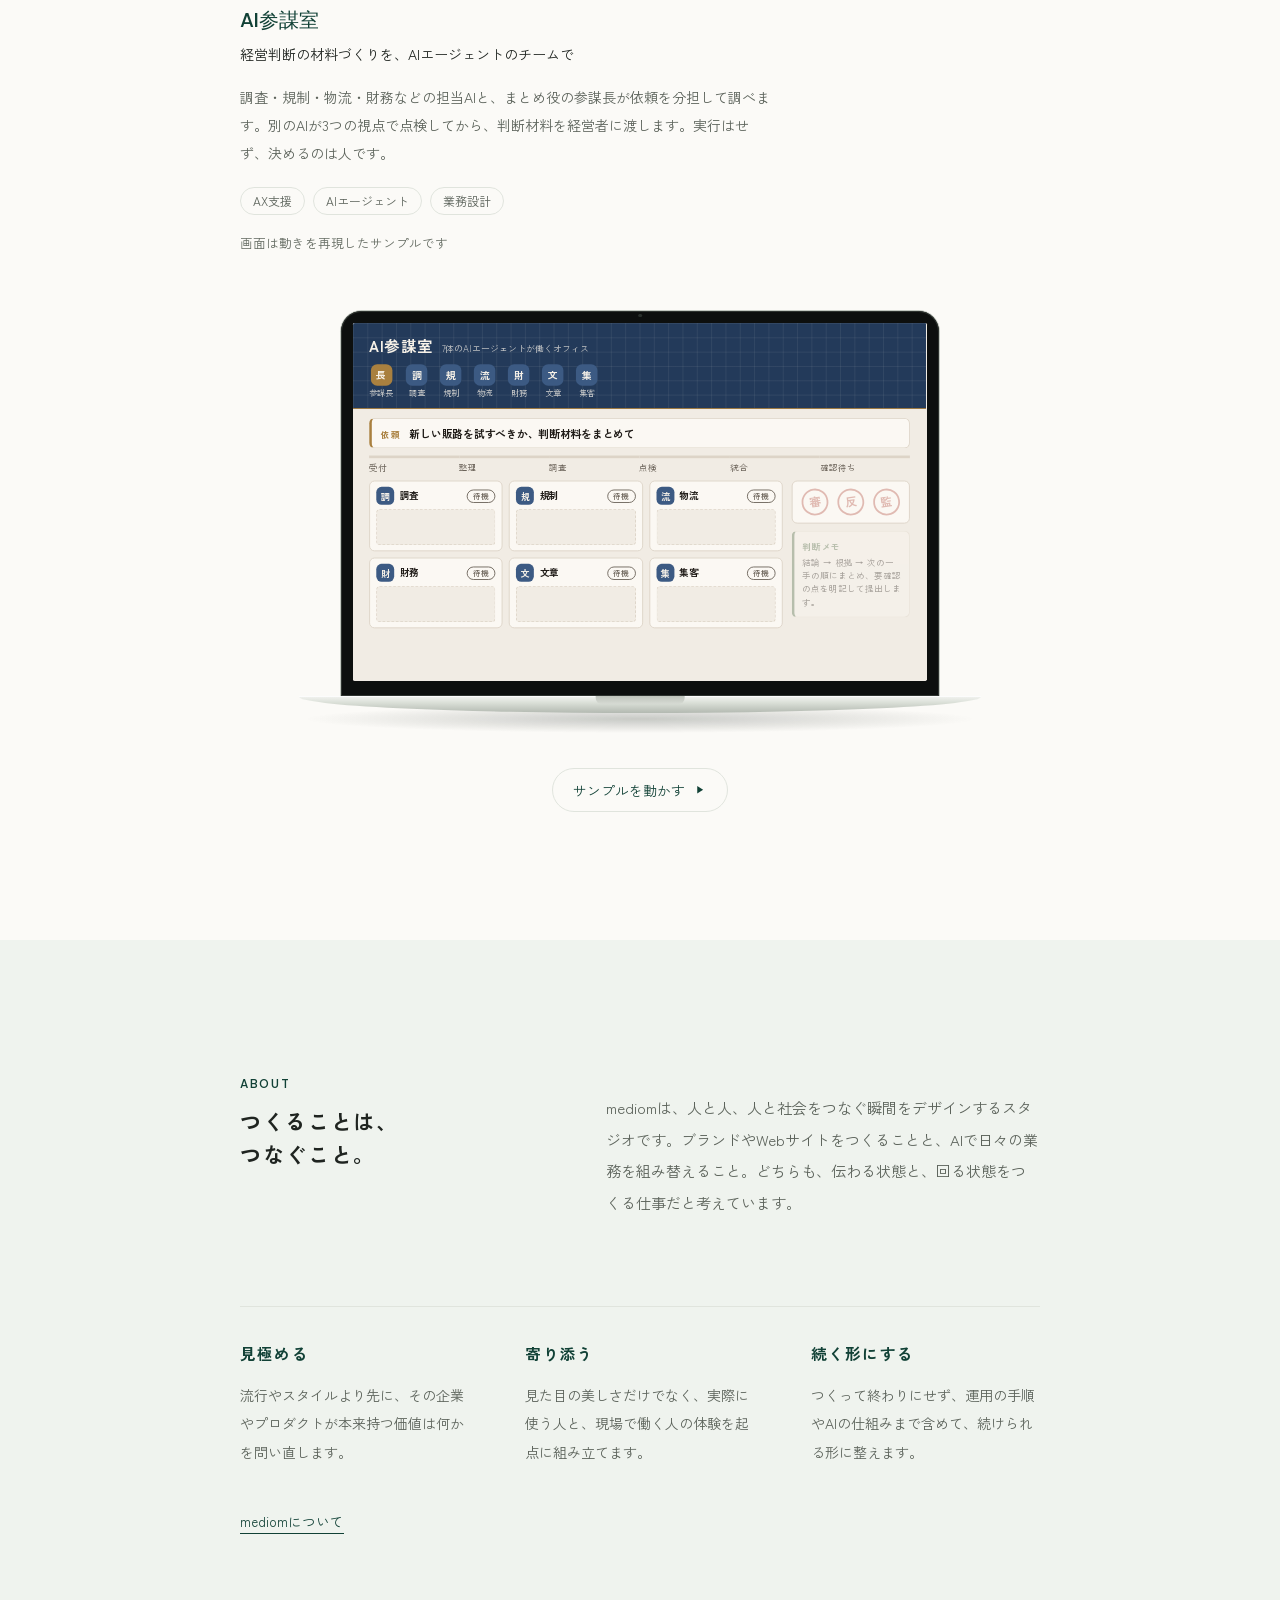
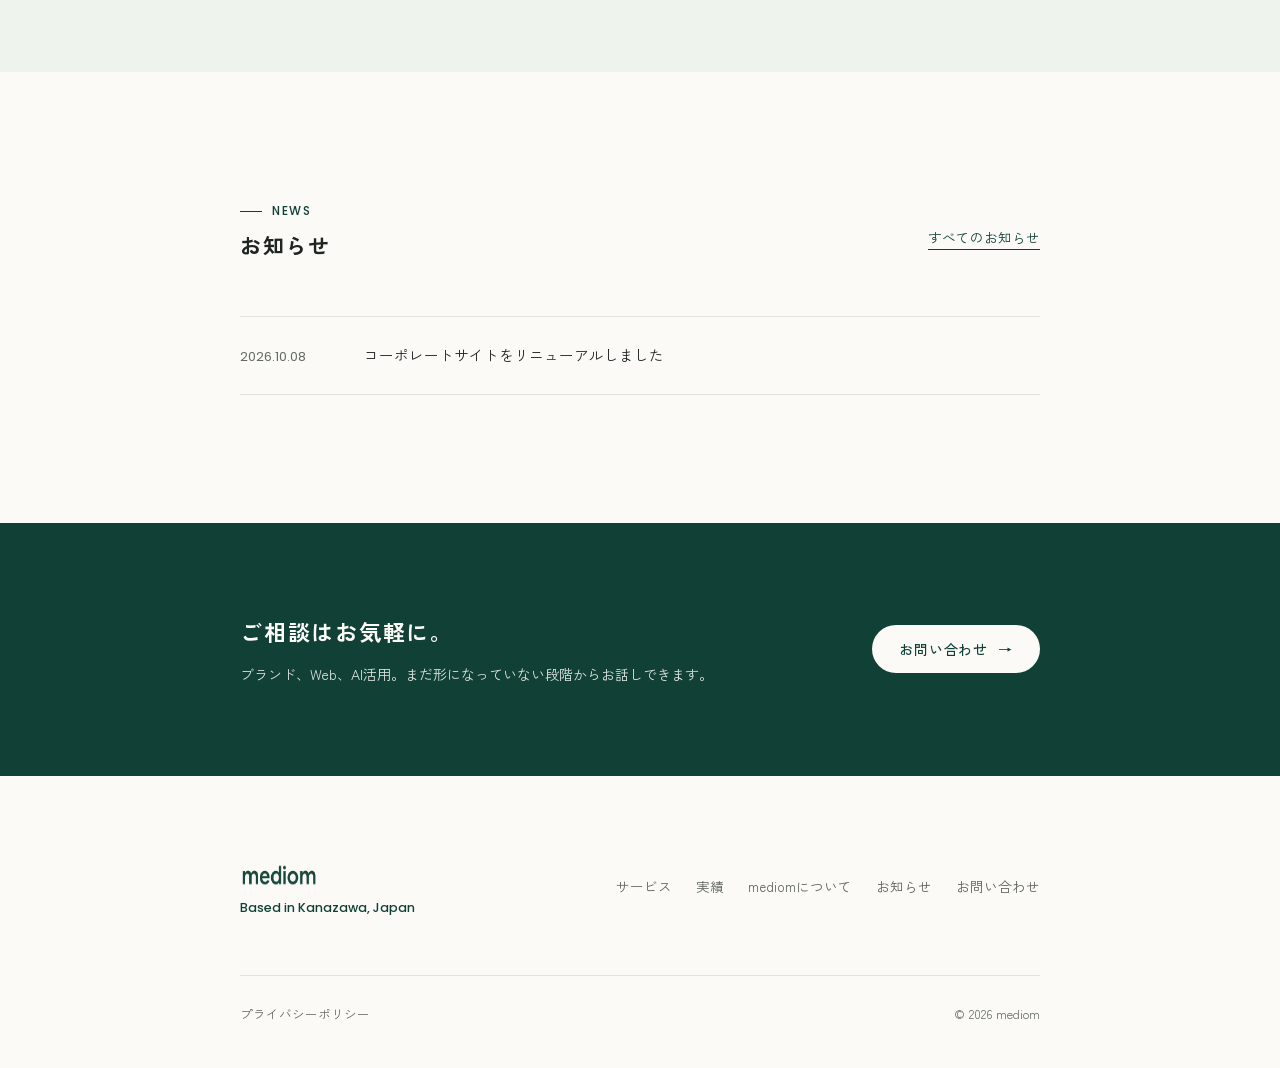
==== commit 285d0378: "Shrink the hero cat and start it from the left end of the rule It fades out as it nears the clip's r" ====
--- a/index.html
+++ b/index.html
@@ -23,7 +23,7 @@
 <link rel="preconnect" href="https://fonts.googleapis.com">
 <link rel="preconnect" href="https://fonts.gstatic.com" crossorigin>
 <link rel="stylesheet" href="https://fonts.googleapis.com/css2?family=Poppins:wght@400;500&family=Zen+Kaku+Gothic+New:wght@400;500;700&display=swap">
-<link rel="stylesheet" href="/css/style.css?v=20261010g">
+<link rel="stylesheet" href="/css/style.css?v=20261010h">
 <script type="application/ld+json">
 {
   "@context": "https://schema.org",
@@ -67,7 +67,7 @@
     <!-- the logo mark, drawn as the visitor scrolls; centrelines traced from images/logo-mark.png -->
     <svg class="hf-mark" viewBox="100 80 214 132" aria-hidden="true"><path pathLength="1" d="M123 200V135.5A40 40 0 0 1 163 95.5C185 95.5 199 108 207 121C216 136 224 150 223 162C223 177 216 192 207 192"/><path pathLength="1" d="M291 200V135.5A40 40 0 0 0 251 95.5C229 95.5 215 108 207 121C198 136 190 150 191 162C191 177 198 192 207 192"/></svg>
   </div>
-  <!-- when the mark is complete the line-drawn cat walks along the bottom rule and off the right edge
+  <!-- when the mark is complete the line-drawn cat walks along the bottom rule from its left end
        (white lines on black, screened onto the green) -->
   <video class="hero-cat" src="/images/cat-walk.mp4" muted playsinline preload="auto" aria-hidden="true" tabindex="-1"></video>
   <div class="container">
@@ -221,6 +221,6 @@
     </div>
   </div>
 </footer>
-<script src="/js/main.js?v=20261010g" defer></script>
+<script src="/js/main.js?v=20261010h" defer></script>
 </body>
 </html>
--- a/css/style.css
+++ b/css/style.css
@@ -124,7 +124,10 @@
 .hf-mark path{stroke-dasharray:1 1;stroke-dashoffset:calc(1 - min(1, .14 + var(--p) * 1.35))}
 
 /* the cat video: black drops out under screen blending, leaving the paper-white line */
-.hero-cat{position:absolute;z-index:1;right:0;bottom:var(--cat-b,64px);width:clamp(240px,26vw,380px);aspect-ratio:732/266;height:auto;
+.hero-cat{position:absolute;z-index:1;left:max(var(--gutter),calc((100% - var(--max)) / 2 + var(--gutter)));bottom:var(--cat-b,64px);
+  width:clamp(190px,18vw,260px);aspect-ratio:732/266;height:auto;
+  /* it starts at the left end of the rule and fades as it nears the clip's right edge */
+  -webkit-mask-image:linear-gradient(90deg,#000 72%,transparent 98%);mask-image:linear-gradient(90deg,#000 72%,transparent 98%);
   mix-blend-mode:screen;opacity:0;transition:opacity .5s ease;pointer-events:none}
 .hero-cat.is-on{opacity:.94}
 @media(prefers-reduced-motion:reduce){.hero{height:auto}.hero-pin{position:relative;top:0;height:calc(100svh - var(--hdr))}.hero-cat{display:none}}
@@ -426,7 +429,7 @@
   .hero{--hdr:77px;height:210svh}
   /* phones: copy sits low, the top of the panel is a lane for the flow */
   .hero .container{justify-content:flex-end;padding-bottom:var(--s5)}
-  .hero-cat{width:50vw}
+  .hero-cat{width:42vw}
   .hf-mark{width:88vw;right:2vw;bottom:auto;top:1%;translate:calc(60vw - var(--p) * 70vw) 0}
   .cta-band .btn{width:100%}
   .foot-nav{gap:0 20px}
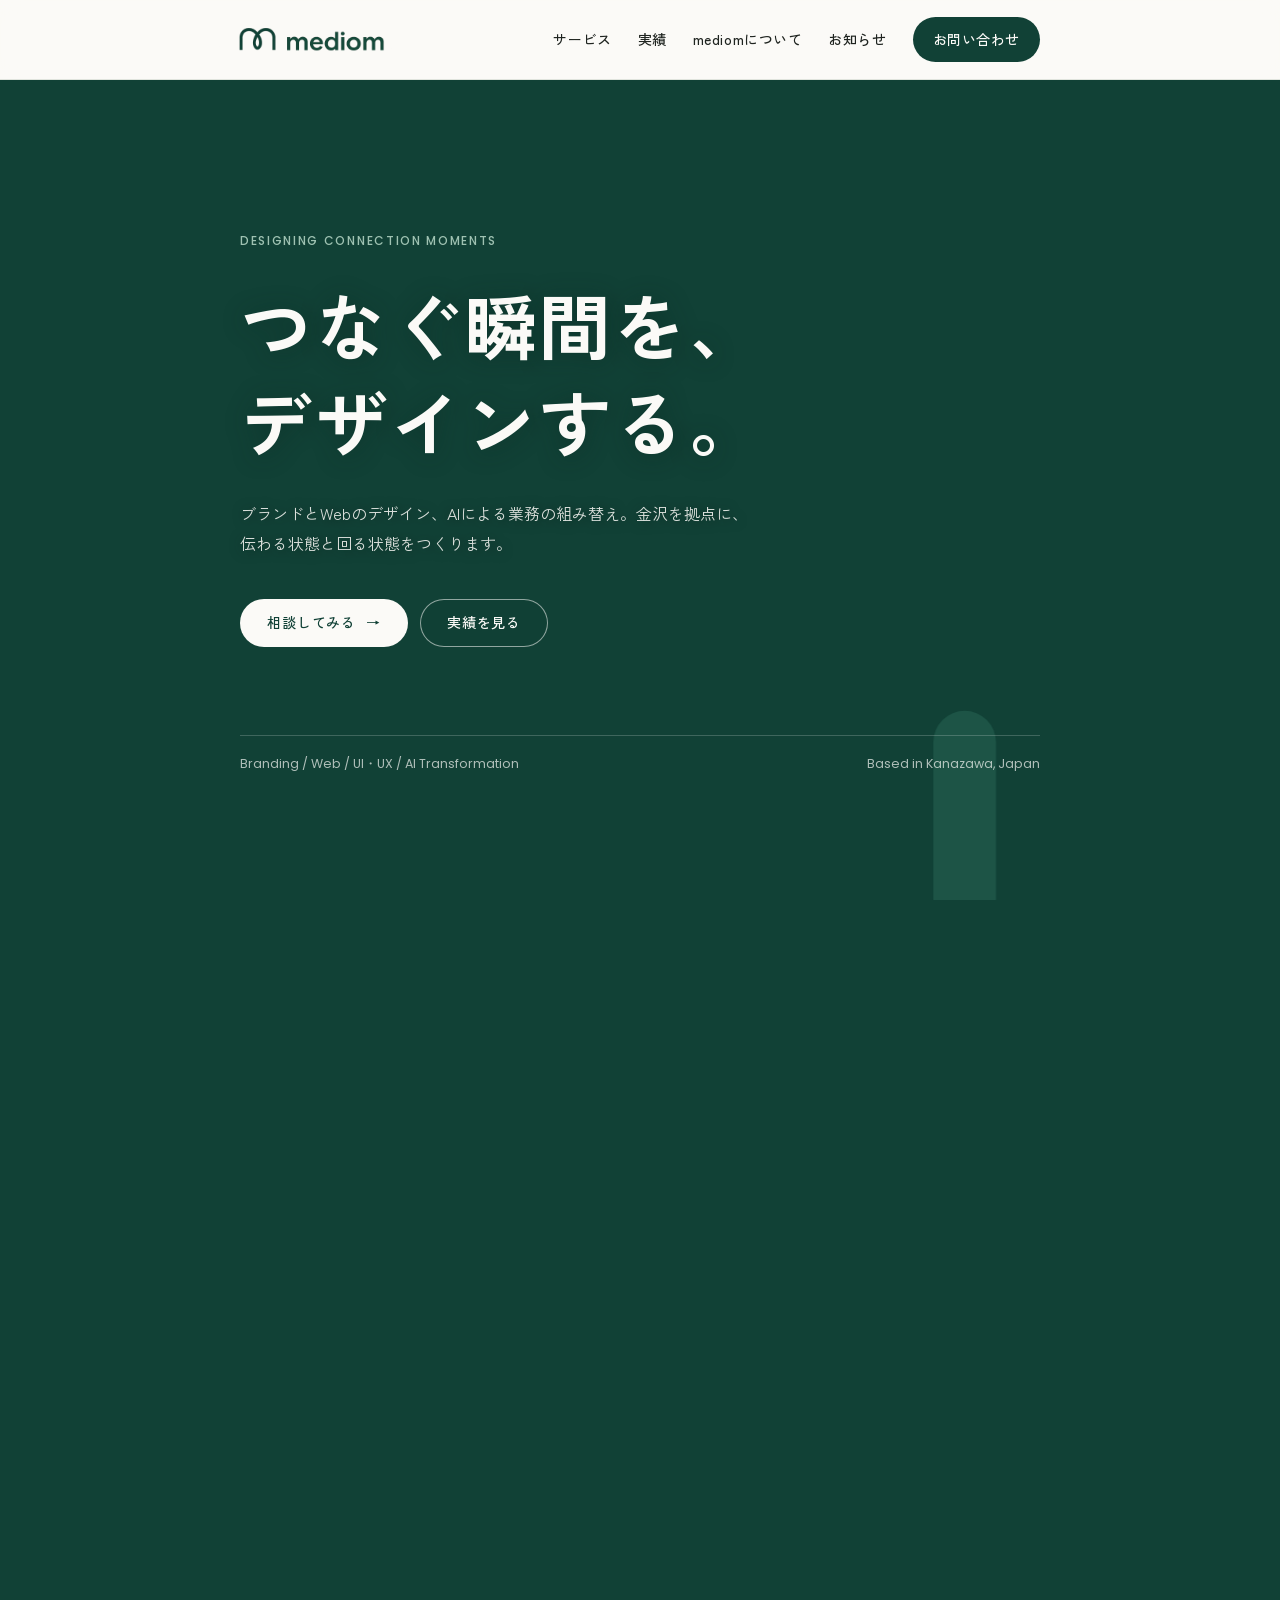
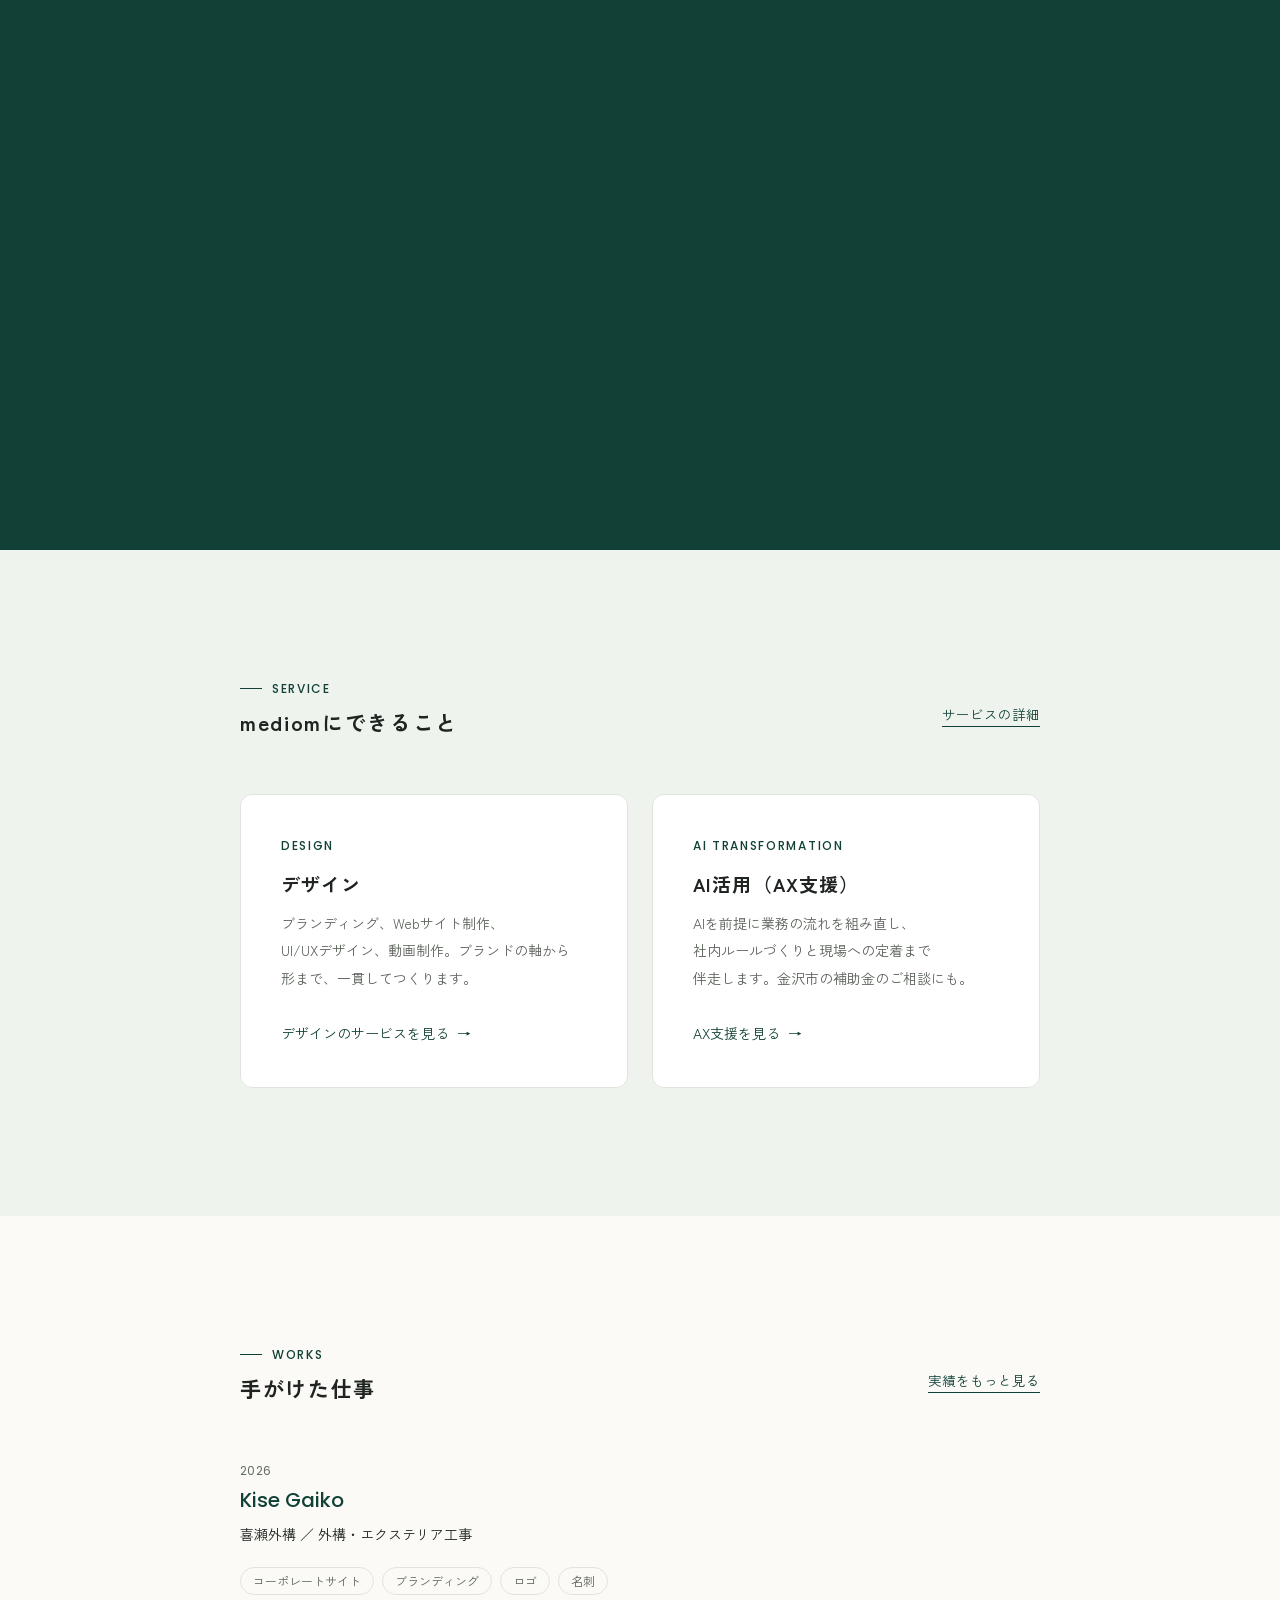
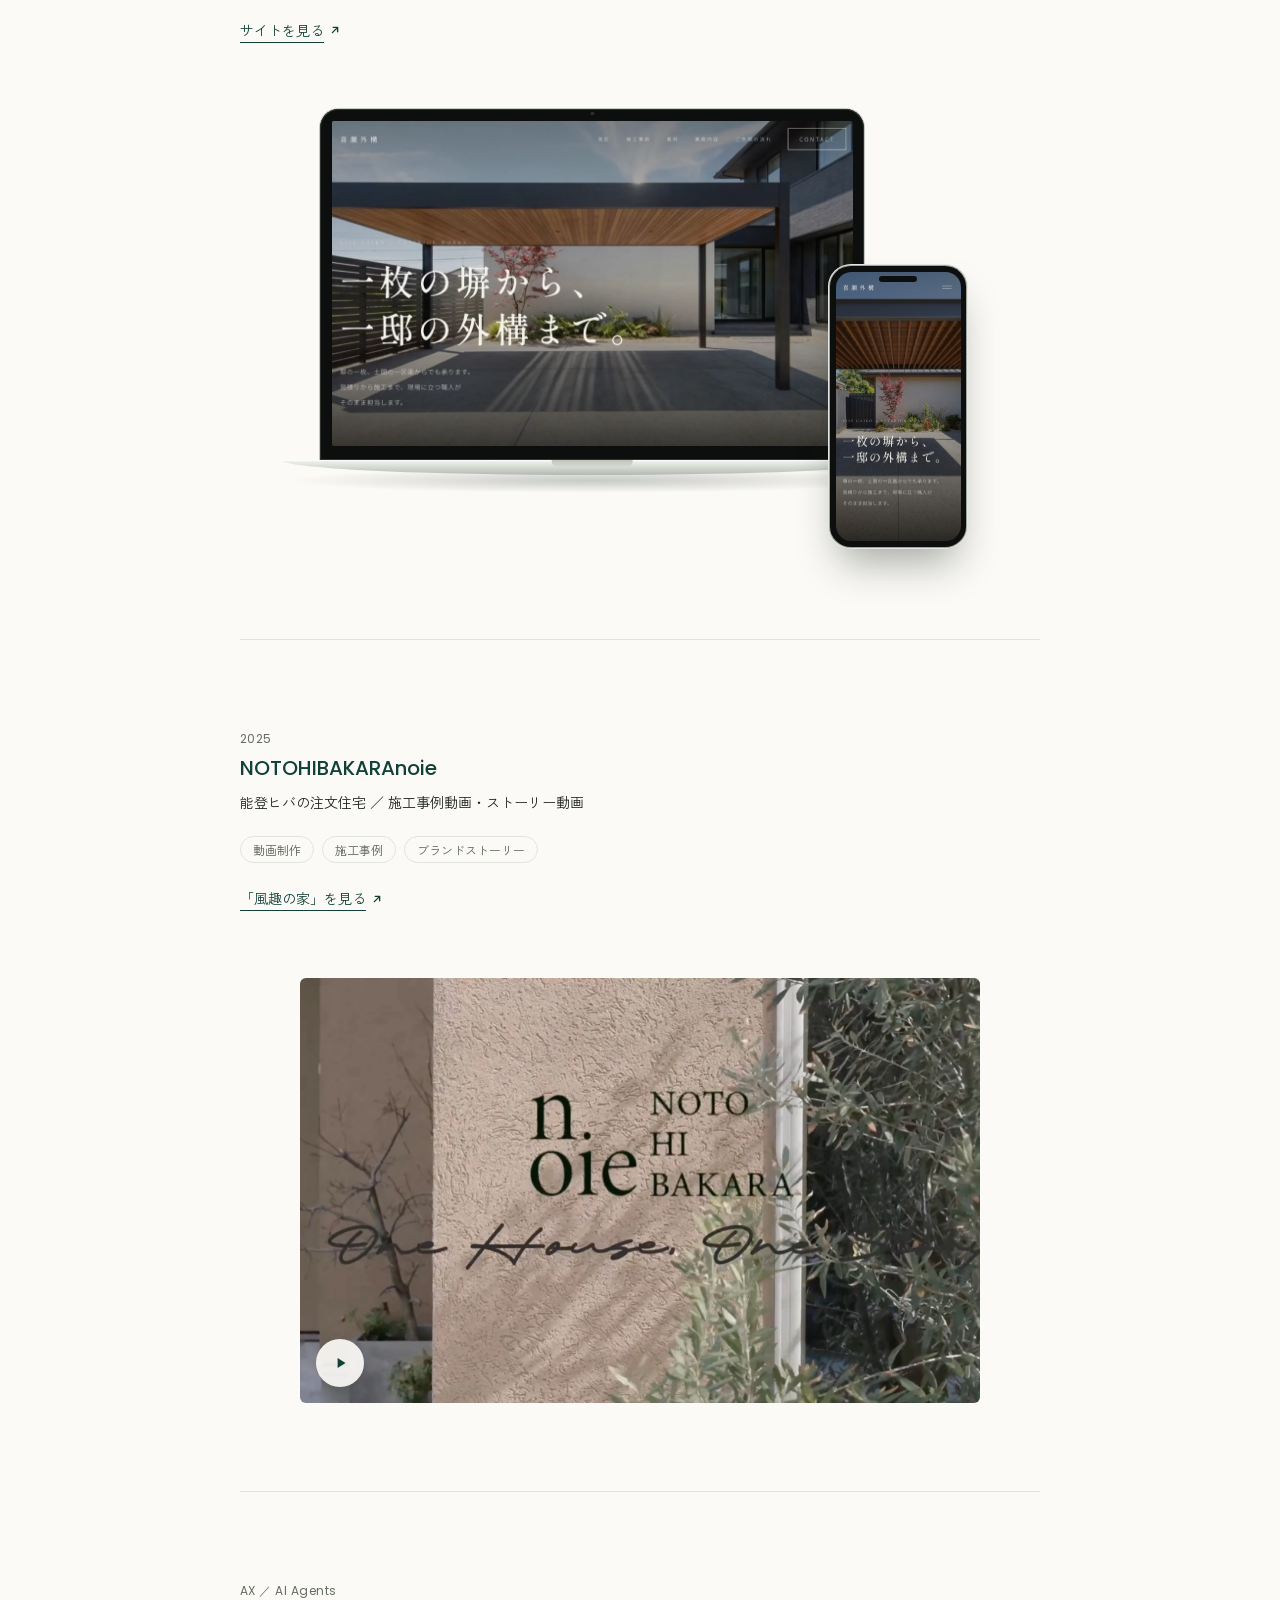
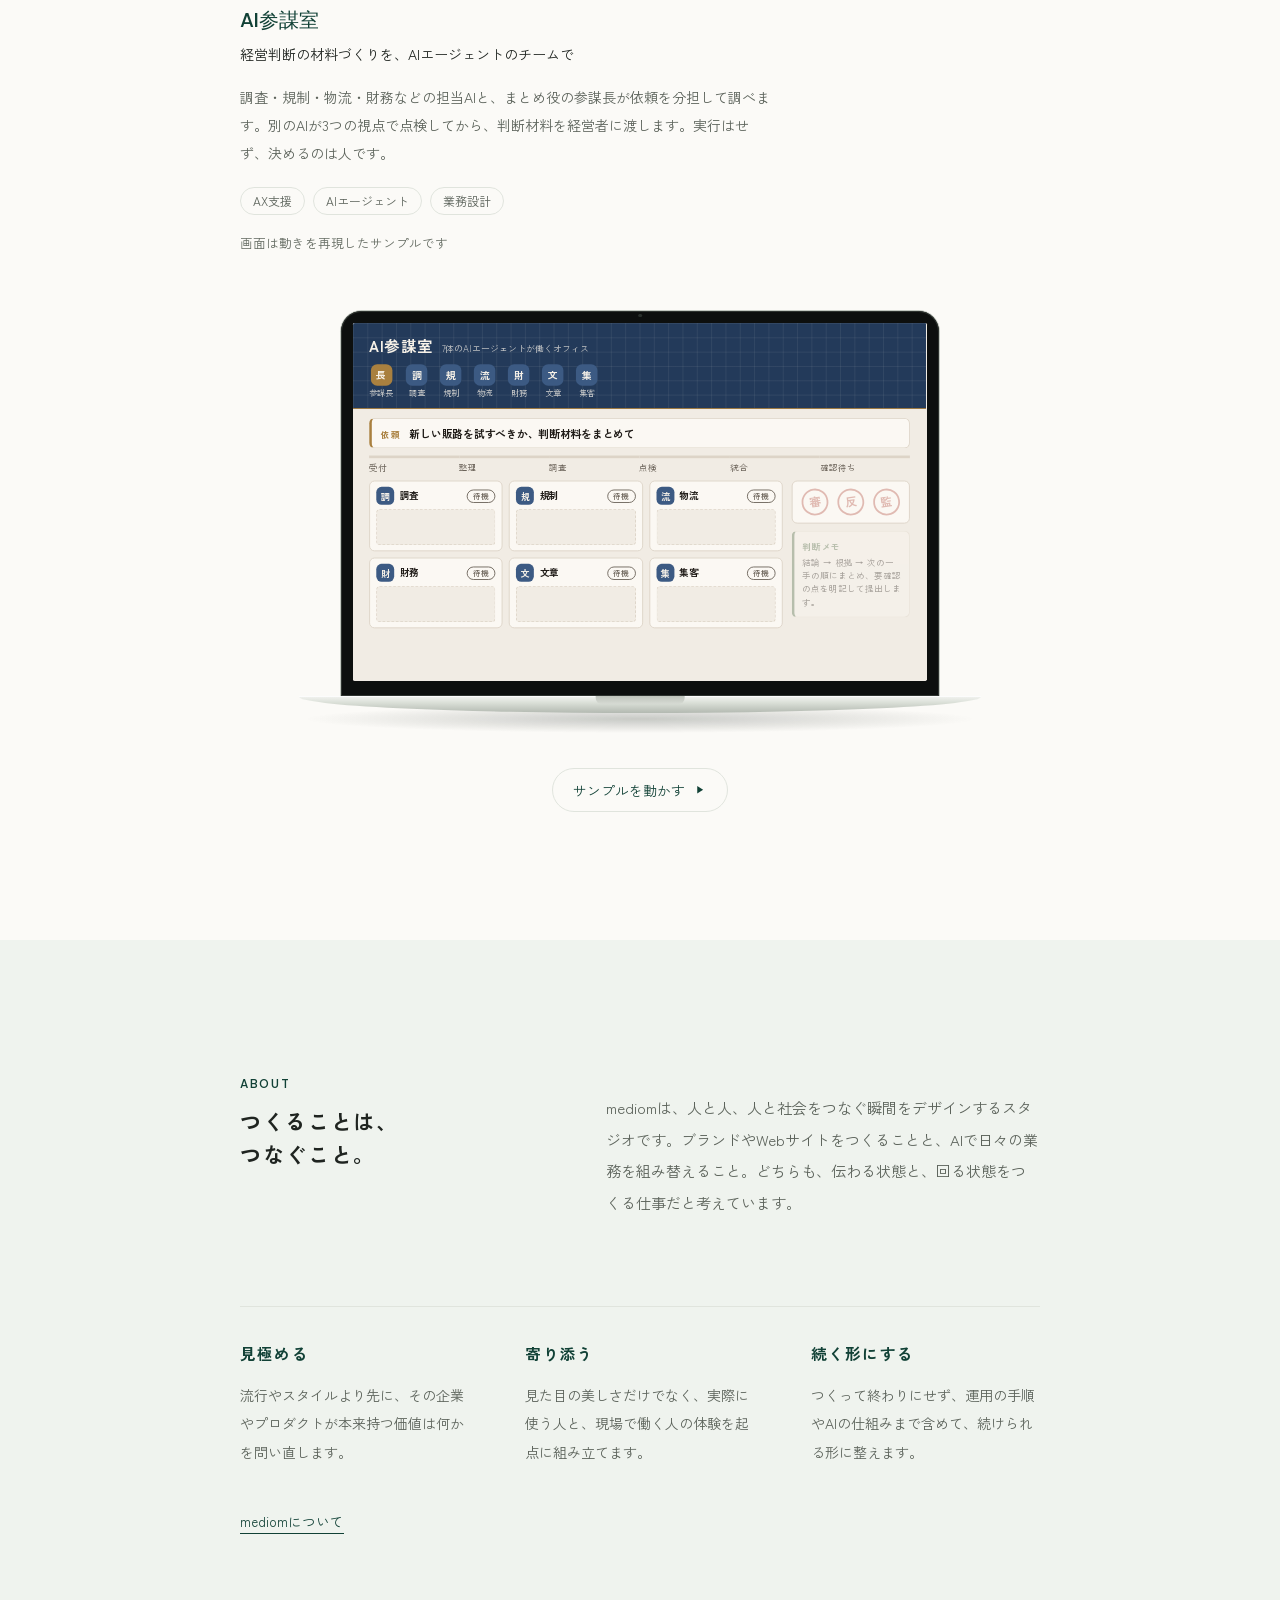
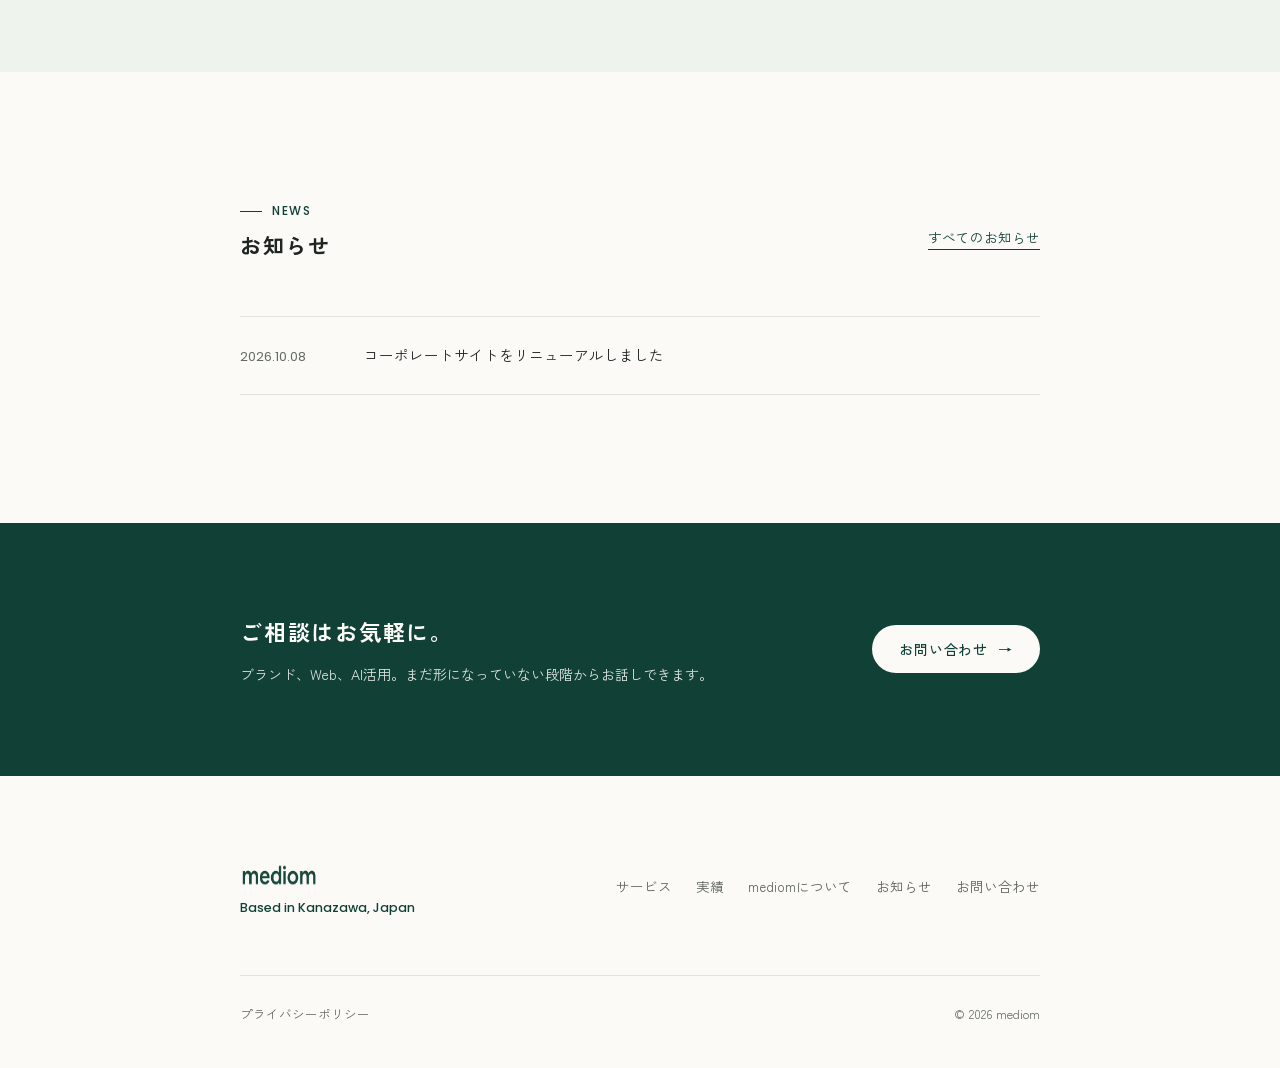
==== commit ede91e5f: "Walk the cat the full footer rule, drawing it as it goes The supplied clip is reduced to one stride " ====
--- a/index.html
+++ b/index.html
@@ -23,7 +23,7 @@
 <link rel="preconnect" href="https://fonts.googleapis.com">
 <link rel="preconnect" href="https://fonts.gstatic.com" crossorigin>
 <link rel="stylesheet" href="https://fonts.googleapis.com/css2?family=Poppins:wght@400;500&family=Zen+Kaku+Gothic+New:wght@400;500;700&display=swap">
-<link rel="stylesheet" href="/css/style.css?v=20261010h">
+<link rel="stylesheet" href="/css/style.css?v=20261010i">
 <script type="application/ld+json">
 {
   "@context": "https://schema.org",
@@ -67,9 +67,9 @@
     <!-- the logo mark, drawn as the visitor scrolls; centrelines traced from images/logo-mark.png -->
     <svg class="hf-mark" viewBox="100 80 214 132" aria-hidden="true"><path pathLength="1" d="M123 200V135.5A40 40 0 0 1 163 95.5C185 95.5 199 108 207 121C216 136 224 150 223 162C223 177 216 192 207 192"/><path pathLength="1" d="M291 200V135.5A40 40 0 0 0 251 95.5C229 95.5 215 108 207 121C198 136 190 150 191 162C191 177 198 192 207 192"/></svg>
   </div>
-  <!-- when the mark is complete the line-drawn cat walks along the bottom rule from its left end
-       (white lines on black, screened onto the green) -->
-  <video class="hero-cat" src="/images/cat-walk.mp4" muted playsinline preload="auto" aria-hidden="true" tabindex="-1"></video>
+  <!-- when the mark is complete the line-drawn cat walks the bottom rule from left to right, under the arches,
+       drawing the rule as it goes. The clip is a walk cycle held in place; main.js moves it at the cat's own pace. -->
+  <video class="hero-cat" src="/images/cat-walk-loop.mp4" muted loop playsinline preload="auto" aria-hidden="true" tabindex="-1"></video>
   <div class="container">
     <span class="eyebrow">Designing connection moments</span>
     <h1>つなぐ瞬間を、<br>デザインする。</h1>
@@ -221,6 +221,6 @@
     </div>
   </div>
 </footer>
-<script src="/js/main.js?v=20261010h" defer></script>
+<script src="/js/main.js?v=20261010i" defer></script>
 </body>
 </html>
--- a/css/style.css
+++ b/css/style.css
@@ -120,16 +120,16 @@
 /* the mark: it travels right to left with --p while its strokes grow from the feet to the leaf tip */
 .hero-flow{position:absolute;inset:0;z-index:1;pointer-events:none}
 .hf-mark{position:absolute;right:-4vw;bottom:-6%;width:min(70vw,980px);height:auto;fill:none;stroke:#1d5446;stroke-width:15;stroke-linecap:round;
-  translate:calc(34vw - var(--p) * 62vw) 0;will-change:translate}
+  translate:calc(34vw - min(1, var(--p) / .8) * 62vw) 0;will-change:translate}
 .hf-mark path{stroke-dasharray:1 1;stroke-dashoffset:calc(1 - min(1, .14 + var(--p) * 1.35))}
 
-/* the cat video: black drops out under screen blending, leaving the paper-white line */
-.hero-cat{position:absolute;z-index:1;left:max(var(--gutter),calc((100% - var(--max)) / 2 + var(--gutter)));bottom:var(--cat-b,64px);
-  width:clamp(190px,18vw,260px);aspect-ratio:732/266;height:auto;
-  /* it starts at the left end of the rule and fades as it nears the clip's right edge */
-  -webkit-mask-image:linear-gradient(90deg,#000 72%,transparent 98%);mask-image:linear-gradient(90deg,#000 72%,transparent 98%);
-  mix-blend-mode:screen;opacity:0;transition:opacity .5s ease;pointer-events:none}
-.hero-cat.is-on{opacity:.94}
+/* the cat: black drops out under screen blending, leaving the paper-white line.
+   main.js sets its position, opacity and how much of the footer rule it has drawn (--walk). */
+.hero-cat{position:absolute;z-index:1;left:0;top:0;width:clamp(112px,10vw,150px);aspect-ratio:480/286;height:auto;
+  mix-blend-mode:screen;opacity:0;pointer-events:none;will-change:transform,opacity}
+.hero-foot{position:relative}
+.hero-foot::after{content:"";position:absolute;left:0;right:0;top:-1px;height:1px;background:rgba(251,250,247,.8);
+  transform:scaleX(var(--walk,0));transform-origin:left}
 @media(prefers-reduced-motion:reduce){.hero{height:auto}.hero-pin{position:relative;top:0;height:calc(100svh - var(--hdr))}.hero-cat{display:none}}
 
 /* ---------- sections ---------- */
@@ -429,8 +429,8 @@
   .hero{--hdr:77px;height:210svh}
   /* phones: copy sits low, the top of the panel is a lane for the flow */
   .hero .container{justify-content:flex-end;padding-bottom:var(--s5)}
-  .hero-cat{width:42vw}
-  .hf-mark{width:88vw;right:2vw;bottom:auto;top:1%;translate:calc(60vw - var(--p) * 70vw) 0}
+  .hero-cat{width:28vw}
+  .hf-mark{width:88vw;right:2vw;bottom:auto;top:1%;translate:calc(60vw - min(1, var(--p) / .8) * 70vw) 0}
   .cta-band .btn{width:100%}
   .foot-nav{gap:0 20px}
   .wk{gap:var(--s6)}
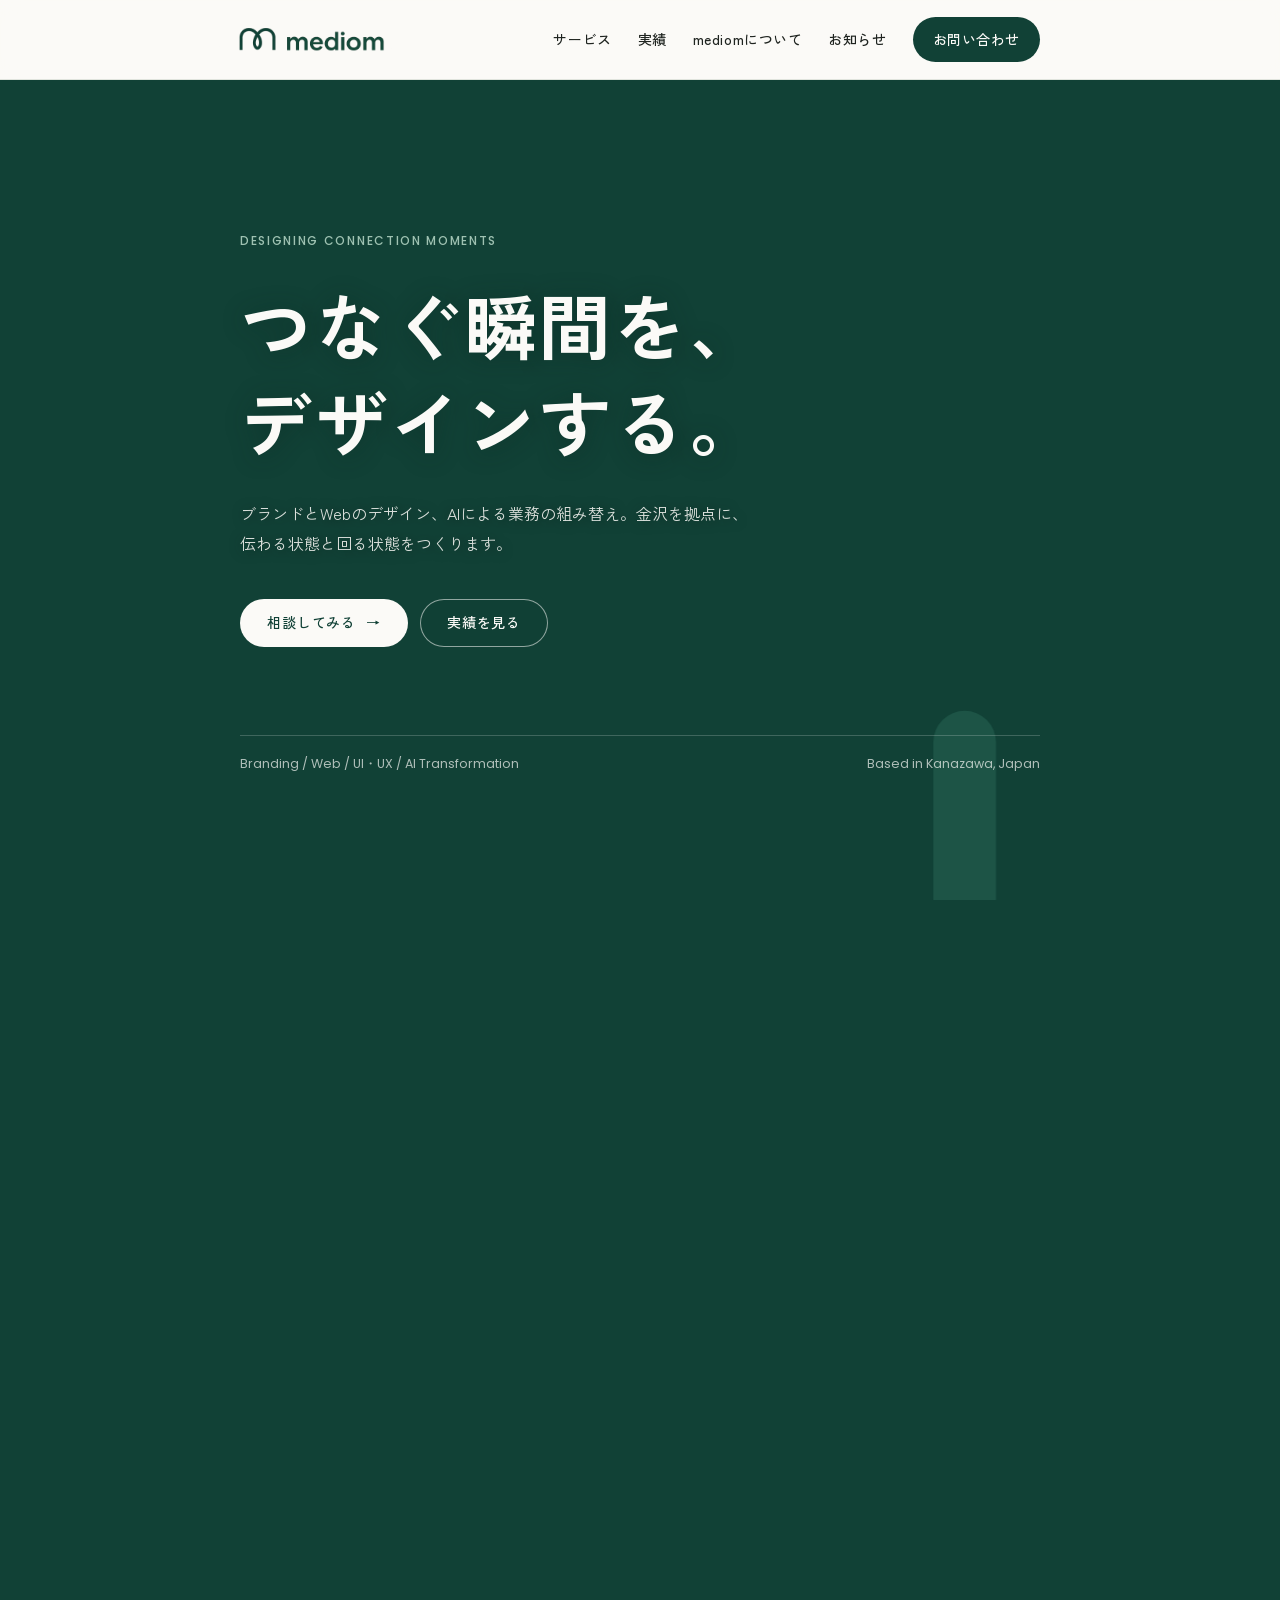
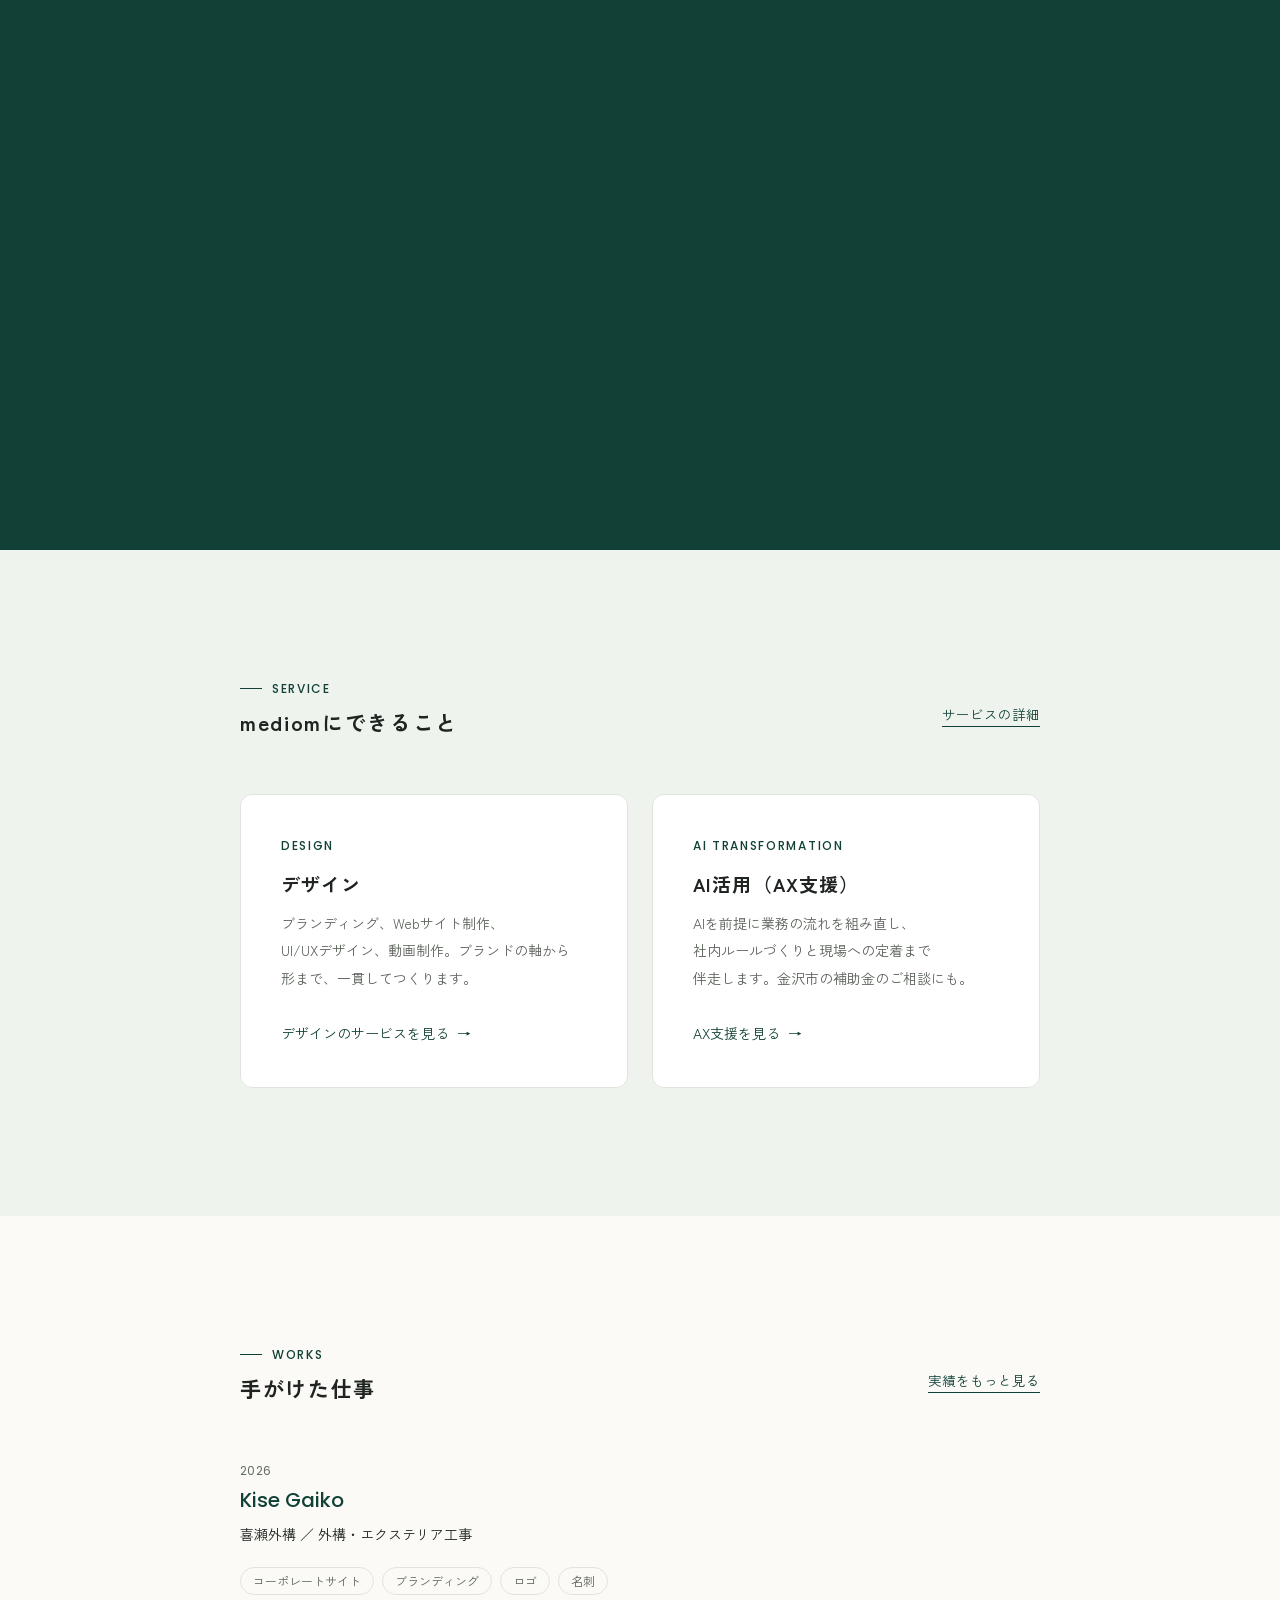
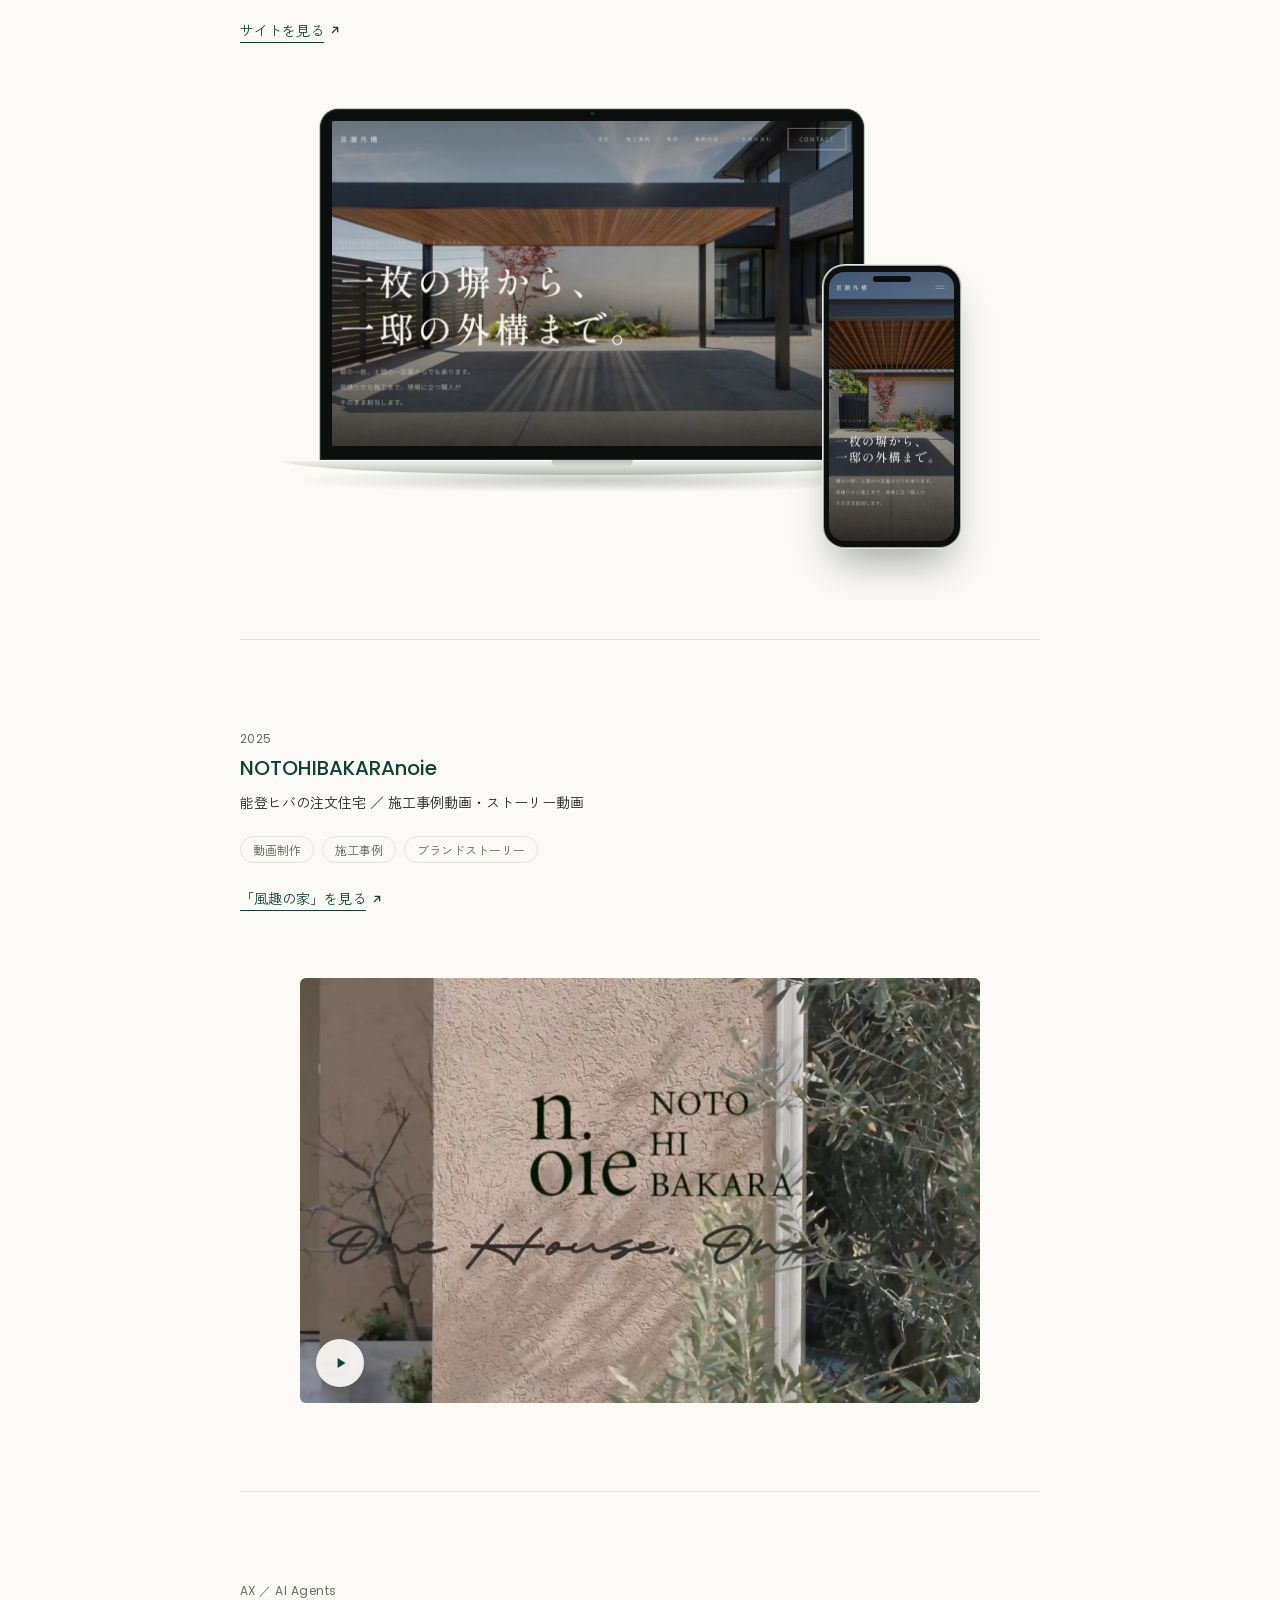
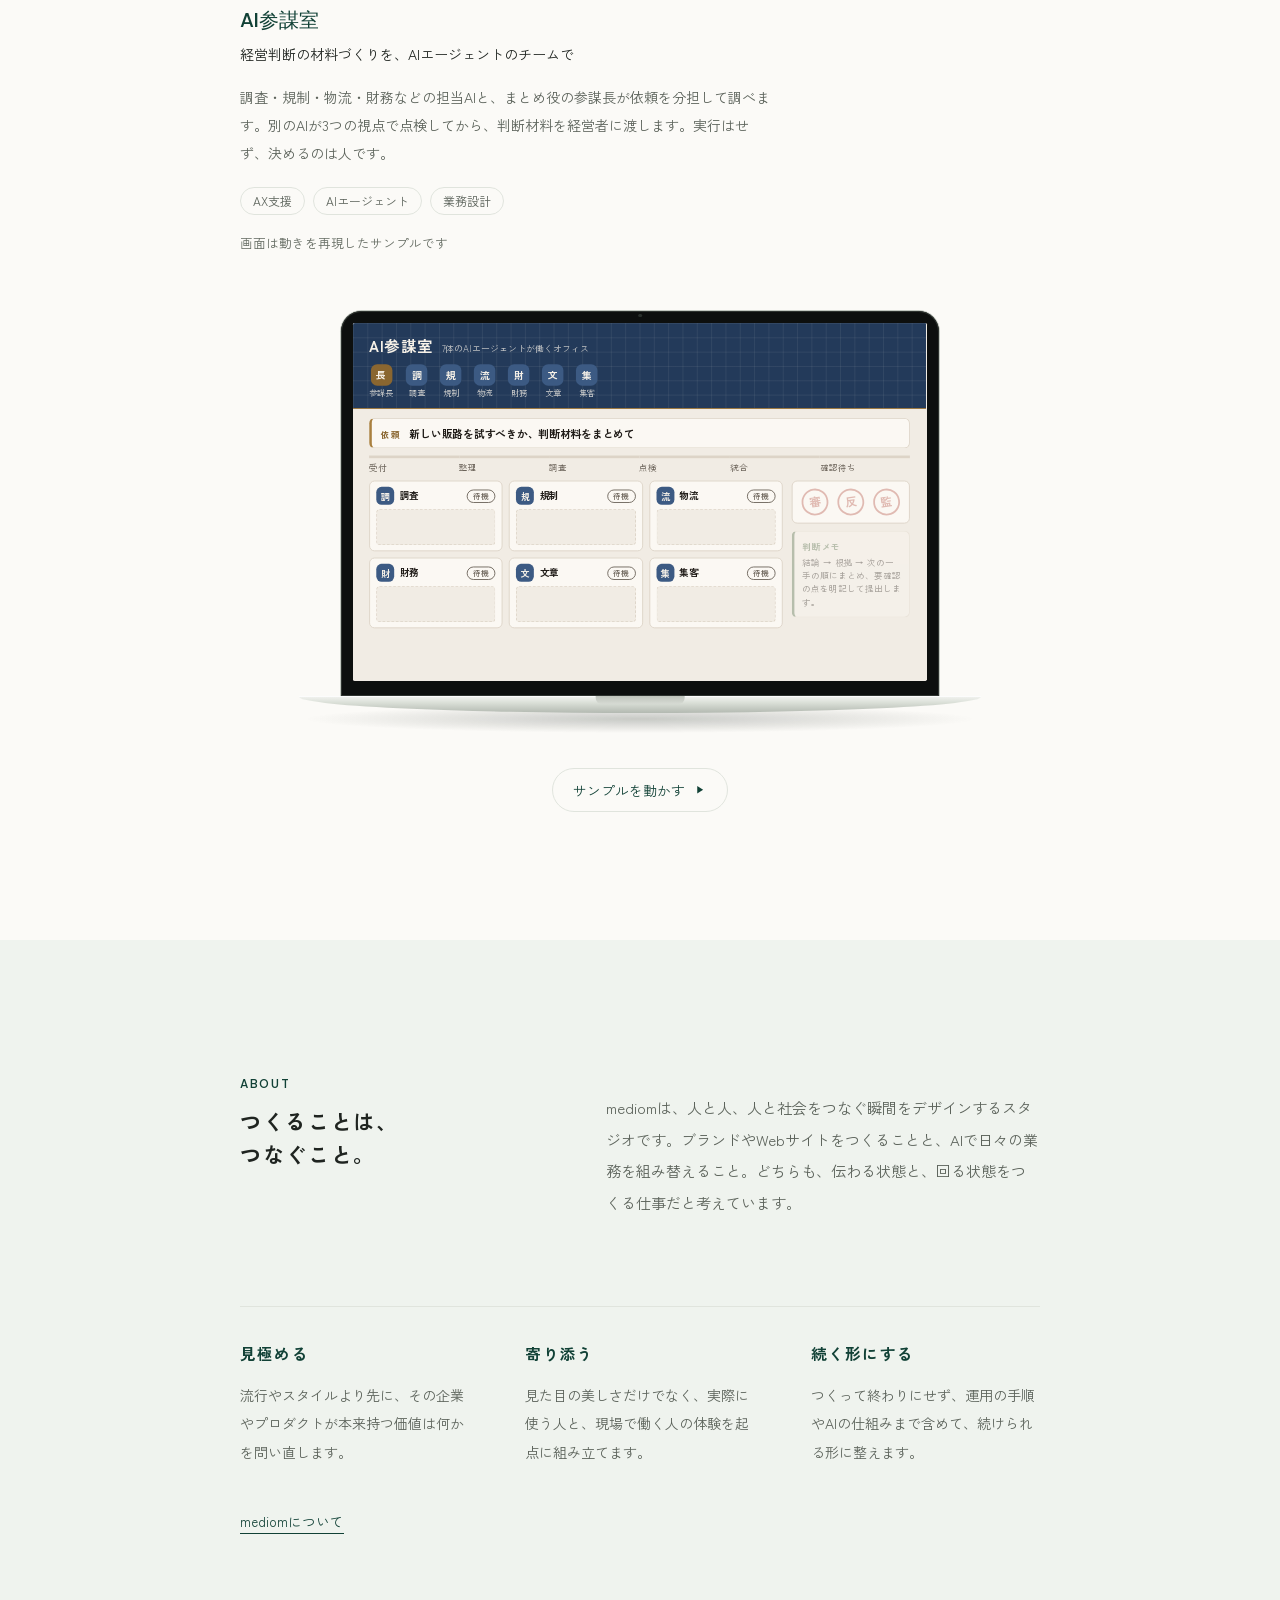
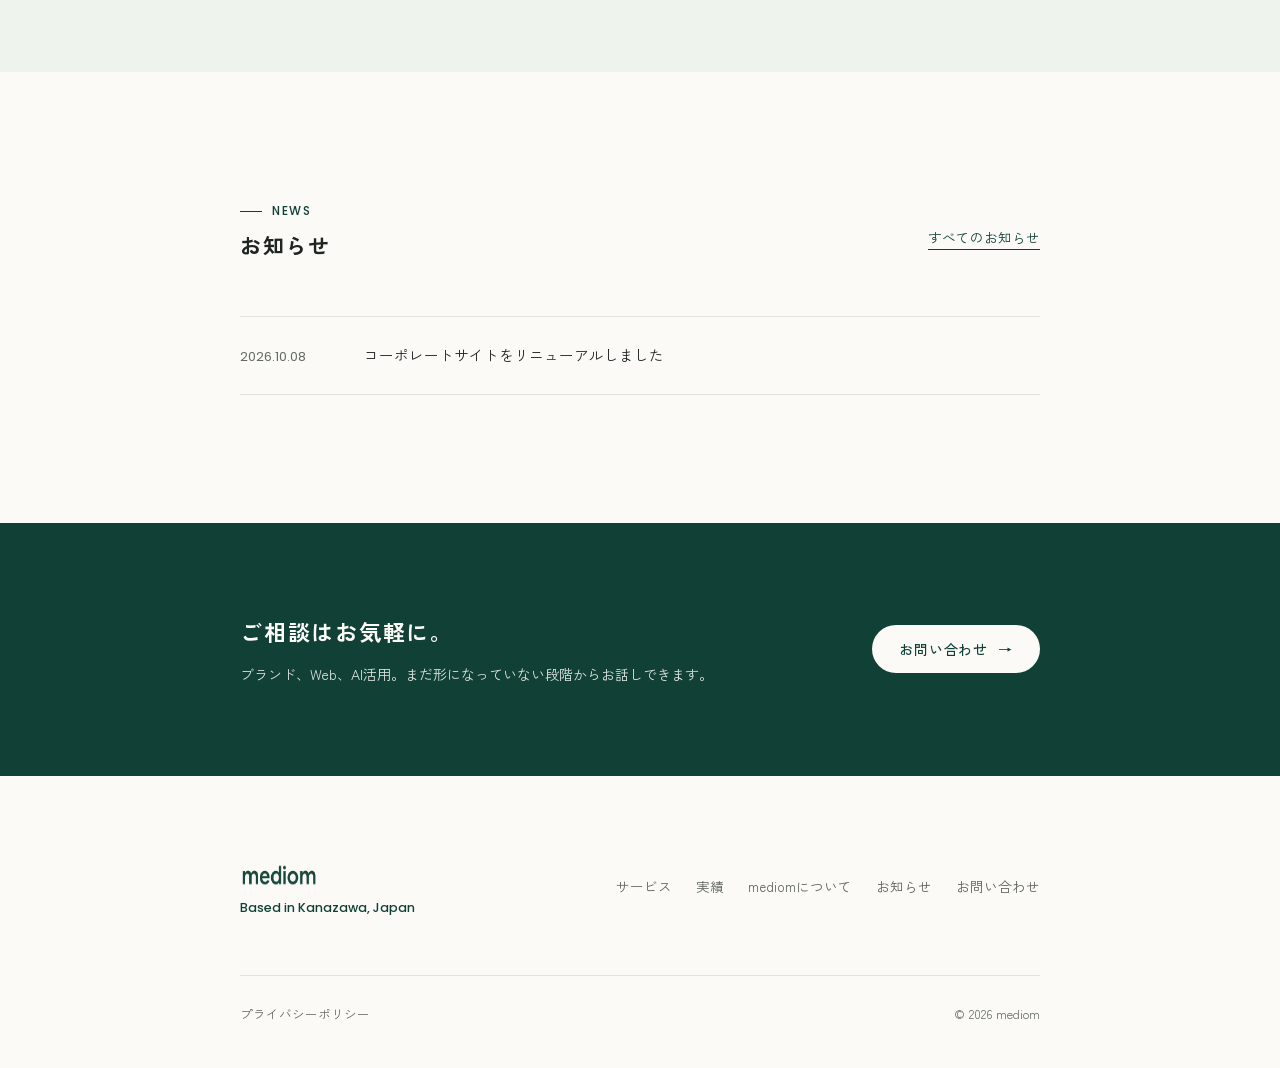
==== commit 48e05db5: "UI check fixes: tap targets, contrast, heading order, sideways bleed - 44px hit areas for the header" ====
--- a/index.html
+++ b/index.html
@@ -23,7 +23,7 @@
 <link rel="preconnect" href="https://fonts.googleapis.com">
 <link rel="preconnect" href="https://fonts.gstatic.com" crossorigin>
 <link rel="stylesheet" href="https://fonts.googleapis.com/css2?family=Poppins:wght@400;500&family=Zen+Kaku+Gothic+New:wght@400;500;700&display=swap">
-<link rel="stylesheet" href="/css/style.css?v=20261010i">
+<link rel="stylesheet" href="/css/style.css?v=20261010k">
 <script type="application/ld+json">
 {
   "@context": "https://schema.org",
@@ -221,6 +221,6 @@
     </div>
   </div>
 </footer>
-<script src="/js/main.js?v=20261010i" defer></script>
+<script src="/js/main.js?v=20261010k" defer></script>
 </body>
 </html>
--- a/css/style.css
+++ b/css/style.css
@@ -38,6 +38,8 @@
   -webkit-font-smoothing:antialiased;
 }
 [hidden]{display:none!important}
+.sr-only{position:absolute;width:1px;height:1px;margin:-1px;overflow:hidden;clip:rect(0 0 0 0);white-space:nowrap;border:0}
+body{overflow-x:clip} /* guard: decorative bleeds never create a sideways scroll */
 img{max-width:100%;display:block}
 a{color:inherit;text-decoration:none}
 h1,h2,h3,h4{margin:0;font-weight:700;text-wrap:balance}
@@ -76,7 +78,7 @@
   border-bottom:1px solid var(--line);
 }
 .site-header .container{display:flex;align-items:center;justify-content:space-between;gap:20px;padding-block:16px;position:relative}
-.logo{display:flex;align-items:flex-end;gap:12px}
+.logo{display:flex;align-items:flex-end;gap:12px;padding-block:11px;margin-block:-11px} /* 44px hit area without changing the bar height */
 /* logo-mark.png and logo-wordmark.png carry empty space around the artwork;
    negative margins crop it so the arches and the word sit on one baseline */
 .logo .logo-mark{height:40px;width:auto;margin:-17px -20px -1px -23px}
@@ -183,7 +185,7 @@
 .laptop .base{position:relative;aspect-ratio:100/2.4;margin:0 -7%;border-radius:0 0 50% 50% / 0 0 100% 100%;background:linear-gradient(180deg,#f3f4f1 0%,#dadfd7 40%,#b3b9b1 100%);box-shadow:inset 0 1px 0 rgba(255,255,255,.8)}
 .laptop .lip{position:absolute;top:0;left:50%;width:13%;height:45%;transform:translateX(-50%);border-radius:0 0 6px 6px;background:linear-gradient(#bfc4bc,#d6dad3)}
 .laptop::after{content:"";position:absolute;z-index:-1;left:-6%;right:-6%;bottom:-5%;height:7%;background:radial-gradient(50% 50% at 50% 50%,rgba(20,30,24,.22),rgba(20,30,24,0))}
-.phone{position:absolute;right:2%;bottom:1%;width:20%;background:#0d0f0e;padding:.85%;border-radius:15.5% / 7.2%;box-shadow:0 0 0 1px #9ea59c,0 0 0 2px #e4e7e2,0 24px 40px -10px rgba(20,30,24,.38)}
+.phone{position:absolute;right:3%;bottom:1%;width:20%;background:#0d0f0e;padding:.85%;border-radius:15.5% / 7.2%;box-shadow:0 0 0 1px #9ea59c,0 0 0 2px #e4e7e2,0 24px 40px -10px rgba(20,30,24,.38)}
 .phone .island{position:absolute;z-index:1;top:3.4%;left:50%;width:28%;height:2.4%;border-radius:99px;background:#0d0f0e;transform:translateX(-50%)}
 .phone img{display:block;width:100%;height:auto;aspect-ratio:390/844;object-fit:cover;object-position:top;border-radius:12.5% / 5.8%}
 
@@ -202,11 +204,11 @@
 .do-av{display:flex;flex-direction:column;align-items:center;gap:2px;font-size:9px}
 .do-av em{font-style:normal;opacity:.8}
 .do-av i,.do-who i{display:grid;place-items:center;width:24px;height:24px;border-radius:7px;background:#3c5a83;color:#f6f1e8;font-style:normal;font-size:11px;font-weight:700}
-.do-av:nth-child(1) i{background:#a9803f}
+.do-av:nth-child(1) i{background:#8a6630}
 .do-av.busy i{box-shadow:0 0 0 2px #a9803f}
 .do-body{padding:10px 18px;display:flex;flex-direction:column;gap:8px}
 .do-req{display:flex;gap:10px;align-items:baseline;background:#fbf8f3;border:1px solid #ddd4c7;border-left:3px solid #a9803f;border-radius:6px;padding:7px 10px}
-.do-req span{font-size:9.5px;color:#a9803f;font-weight:700;letter-spacing:.1em}
+.do-req span{font-size:9.5px;color:#8a6630;font-weight:700;letter-spacing:.1em}
 .do-req b{font-size:12px}
 .do-ph{display:grid;grid-template-columns:repeat(6,1fr);margin:0;padding:0;list-style:none}
 .do-ph li{border-top:3px solid #ddd4c7;padding-top:3px;font-size:9.5px;color:#6b6359;transition:border-color .3s,color .3s}
@@ -260,11 +262,11 @@
 .site-footer .container{padding-block:var(--s8) var(--s6);display:flex;flex-direction:column;gap:var(--s7);font-size:12.5px;color:var(--ink-faint)}
 .foot-top{display:flex;justify-content:space-between;align-items:flex-start;gap:var(--s5);flex-wrap:wrap}
 .geo{display:flex;flex-direction:column;gap:12px;font-family:var(--en);font-size:12.5px}
-.foot-logo{align-self:flex-start}
+.foot-logo{align-self:flex-start;padding-block:11px;margin-block:-11px}
 .foot-logo img{height:22px;width:auto;margin:0 -23px -2px -11px}
 .geo .place{color:var(--green);font-weight:500}
 .foot-nav{display:flex;flex-wrap:wrap;gap:0 24px;font-size:13.5px;color:var(--ink-soft)}
-.foot-nav a{padding-block:10px}
+.foot-nav a{padding:10px 6px;margin-inline:-6px}
 .foot-nav a:hover,.foot-bottom a:hover{color:var(--green)}
 .foot-bottom{display:flex;justify-content:space-between;align-items:center;gap:var(--s3);flex-wrap:wrap;padding-top:var(--s4);border-top:1px solid var(--line)}
 .foot-bottom a{padding-block:10px}
@@ -289,7 +291,8 @@
 .pillar .go span{transition:transform .2s ease}
 .pillar-list{list-style:none;margin:var(--s3) 0 var(--s5);padding:0;display:flex;flex-direction:column;border-top:1px solid var(--line)}
 .pillar-list li{font-size:14px;border-bottom:1px solid var(--line);padding-block:var(--s3)}
-.pillar-list a{display:flex;justify-content:space-between;color:var(--ink)}
+.pillar-list li:has(a){padding-block:0}
+.pillar-list a{display:flex;justify-content:space-between;padding-block:var(--s3);color:var(--ink)}
 .pillar-list a::after{content:"↓";color:var(--green)}
 .pillar-list a:hover{color:var(--green)}
 .svc-detail{display:flex;flex-direction:column}
@@ -298,7 +301,7 @@
 .svc-detail h3{grid-row:span 2;font-size:15.5px;font-weight:500;letter-spacing:.04em}
 .svc-detail h3 em{display:block;font-style:normal;font-family:var(--en);font-size:12px;color:var(--ink-faint);margin-top:2px}
 .svc-detail p{font-size:14px;color:var(--ink-soft);max-width:40em}
-.svc-detail .rel{justify-self:start;font-size:13.5px;color:var(--green);text-decoration:underline;text-underline-offset:5px;padding-block:6px}
+.svc-detail .rel{justify-self:start;font-size:13.5px;color:var(--green);text-decoration:underline;text-underline-offset:5px;padding-block:9px}
 .about-more{display:inline-block;margin-top:var(--s6)}
 
 /* ---------- lower page heads ---------- */
@@ -340,7 +343,7 @@
 .aid .fig strong{display:block;font-size:24px;font-weight:400;font-variant-numeric:tabular-nums}
 .aid .fig small{display:block;font-family:var(--jp);font-size:12px;color:var(--ink-soft)}
 .src{display:flex;flex-direction:column;gap:var(--s1);margin-top:var(--s5);font-size:12.5px;color:var(--ink-faint);padding-top:8px}
-.src a{color:var(--ink-soft);text-decoration:underline;text-underline-offset:3px}
+.src a{align-self:flex-start;padding-block:10px;margin-block:-6px;color:var(--ink-soft);text-decoration:underline;text-underline-offset:3px}
 
 /* ---------- about page ---------- */
 .info-table{width:100%;border-collapse:collapse;font-size:14.5px}
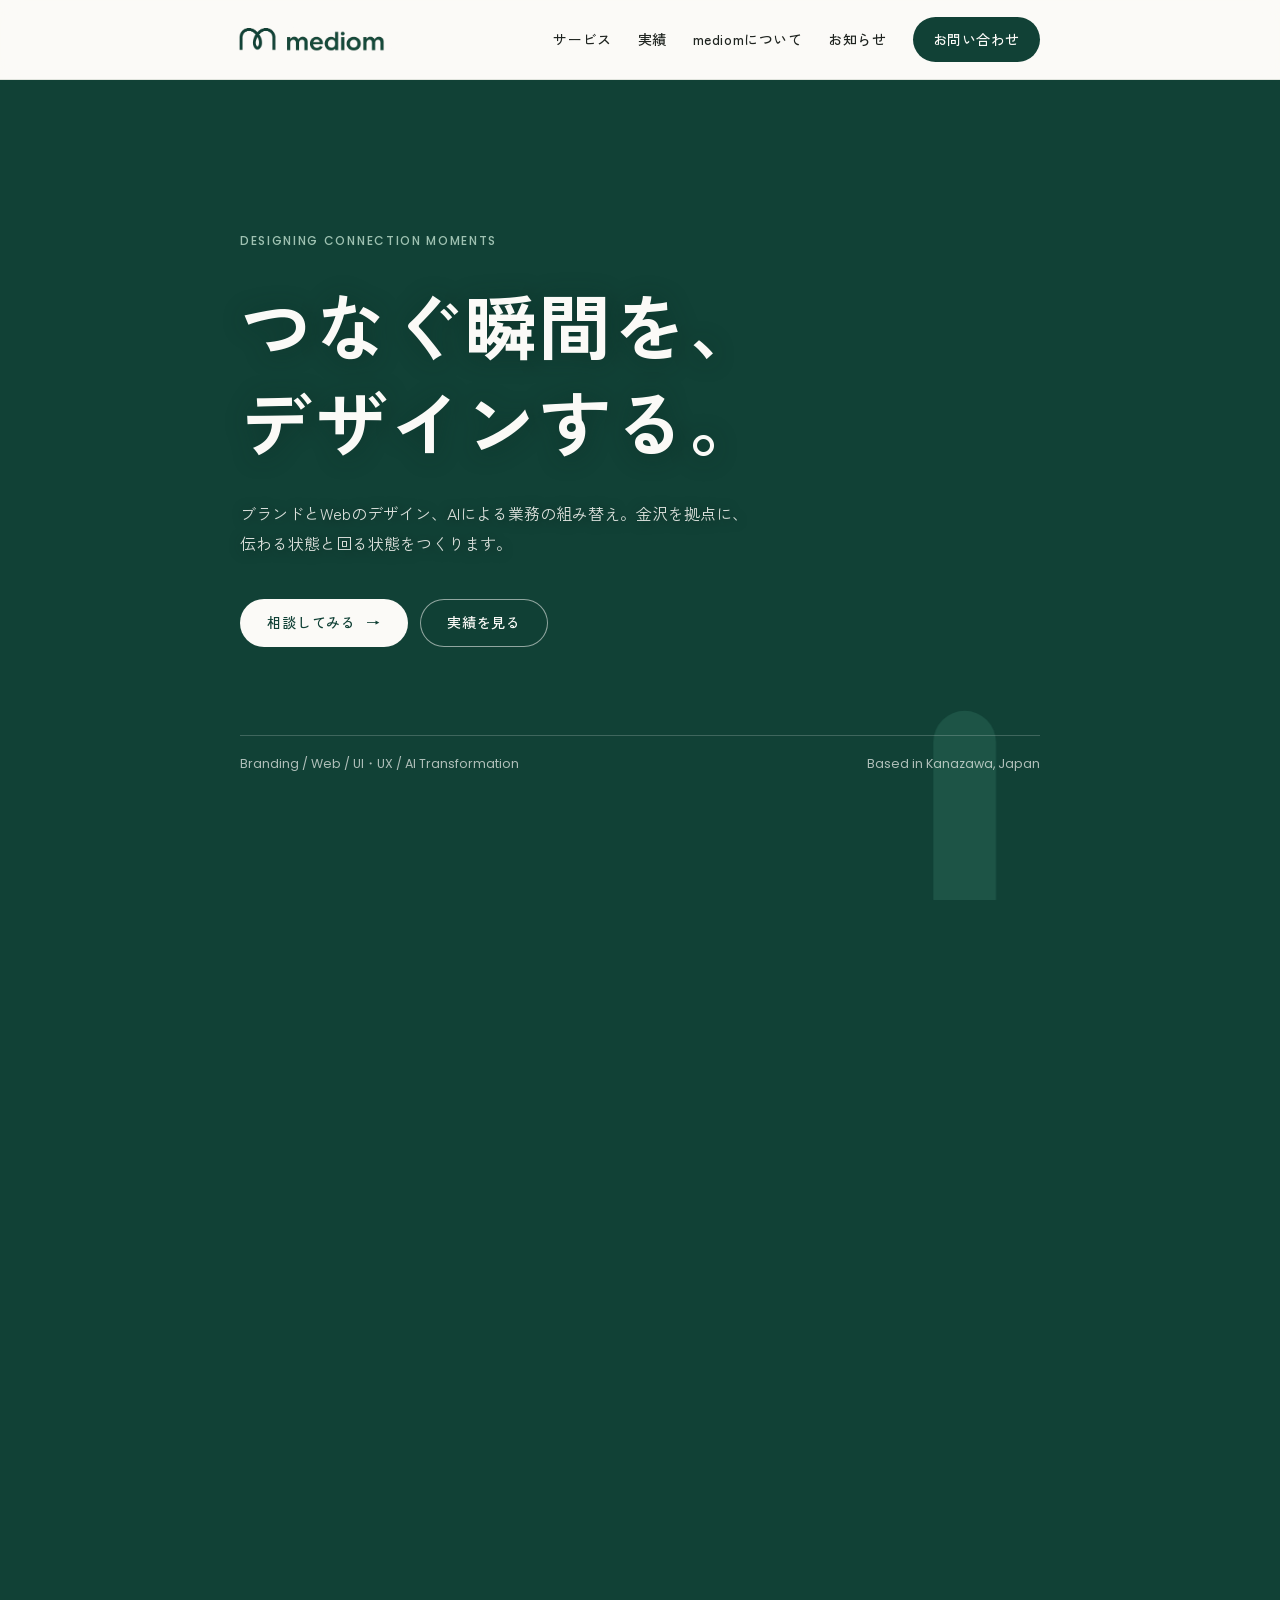
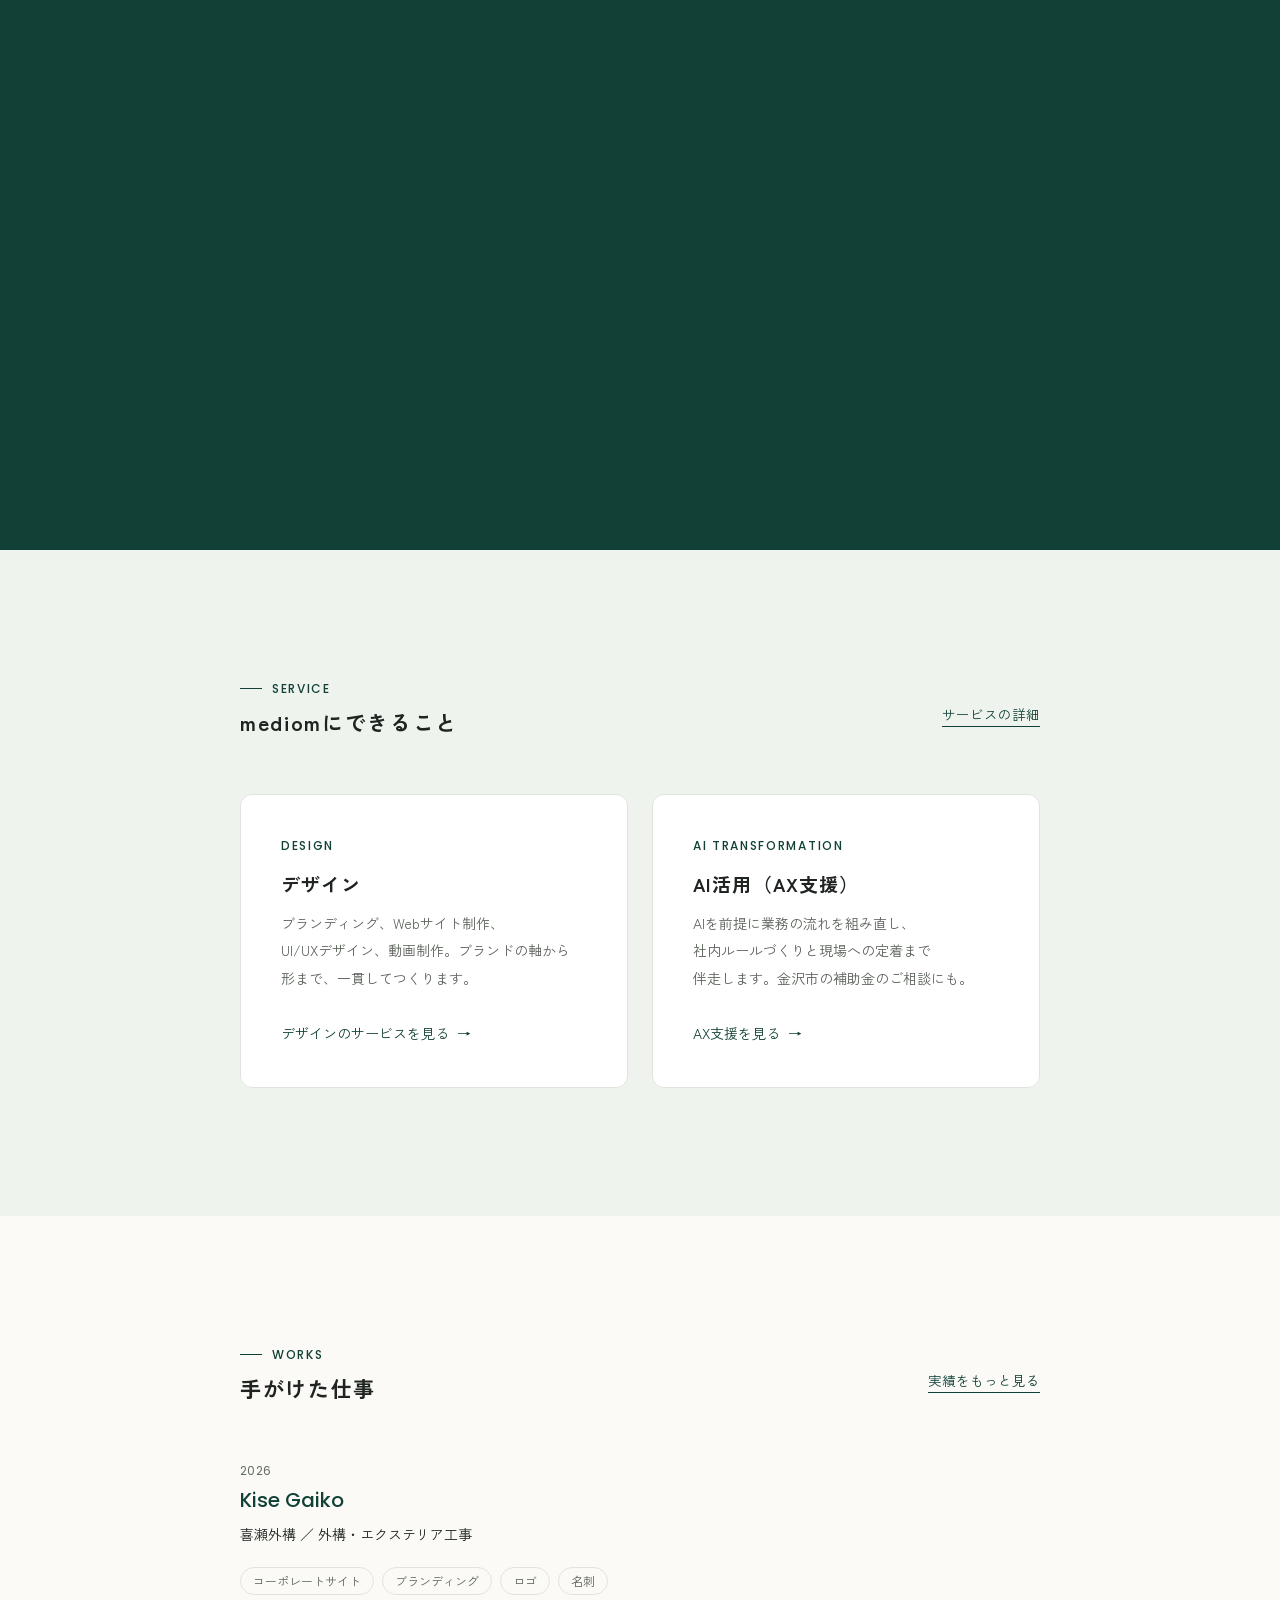
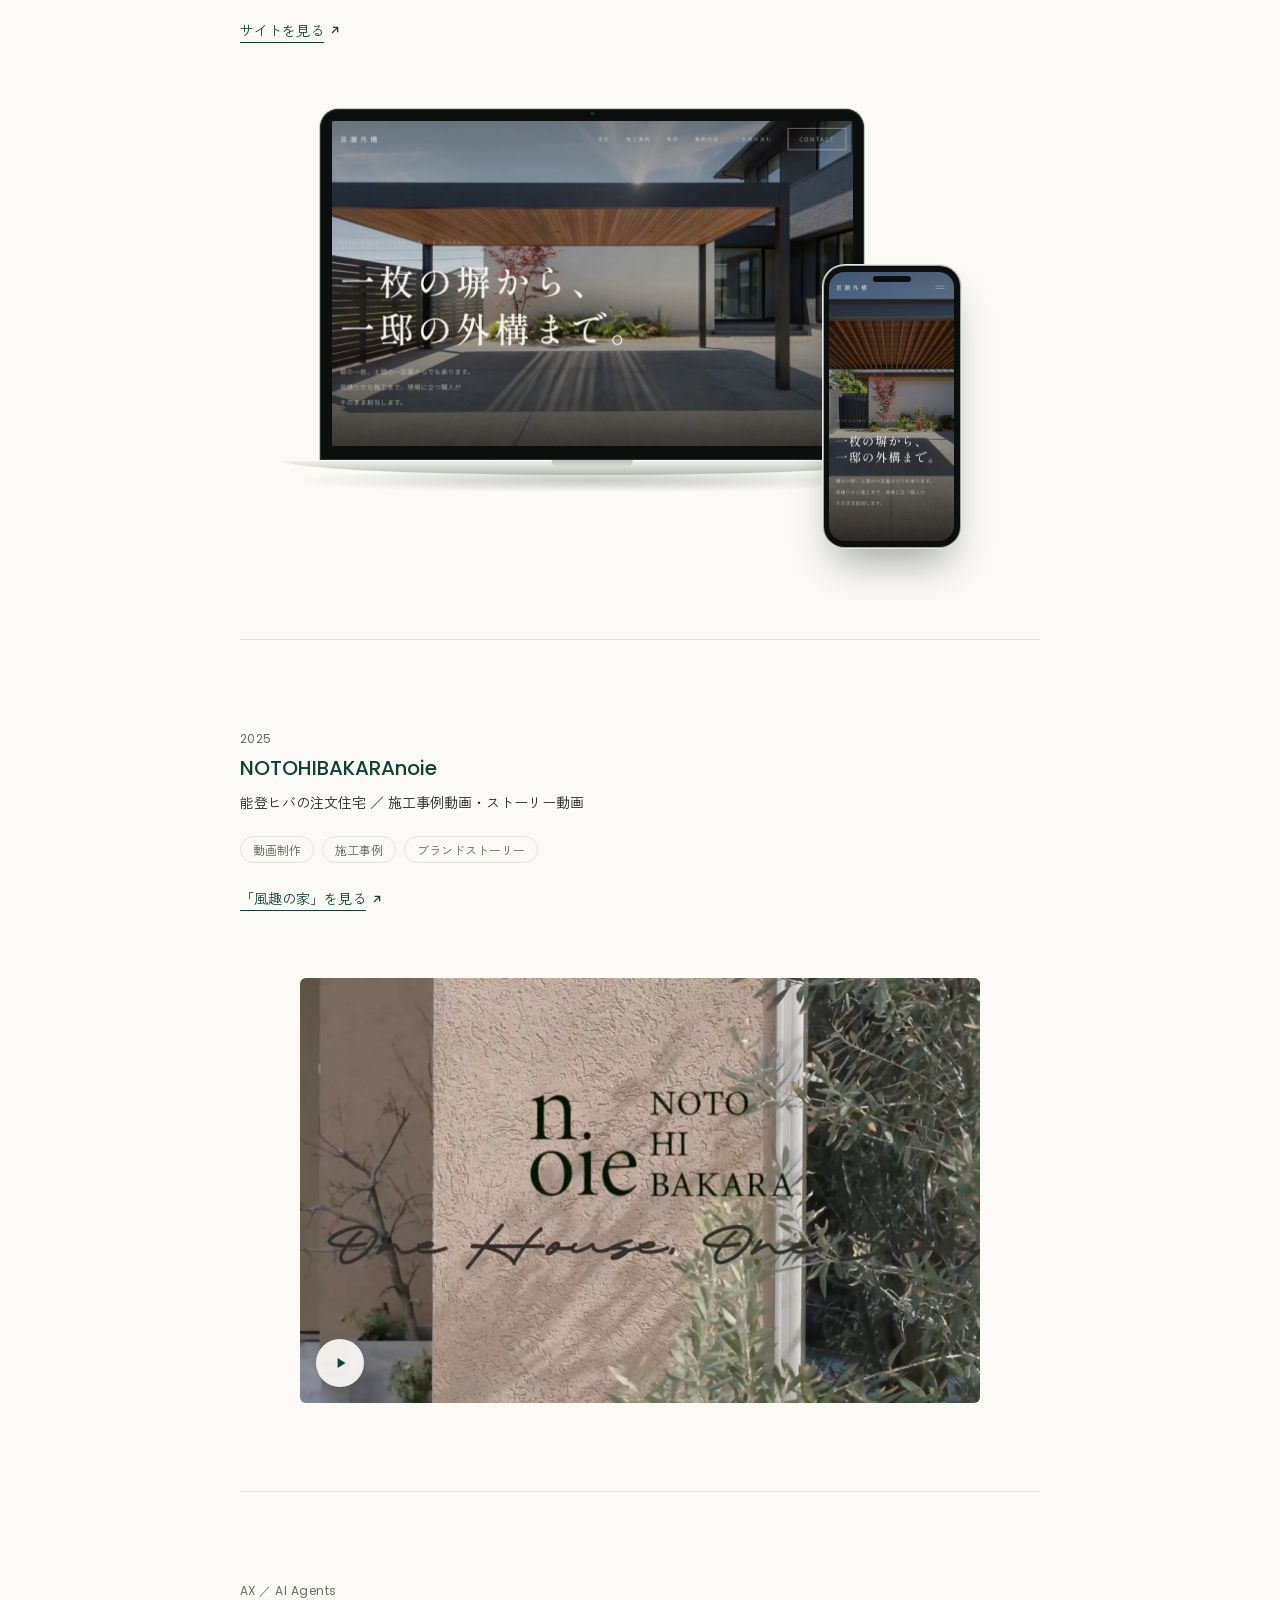
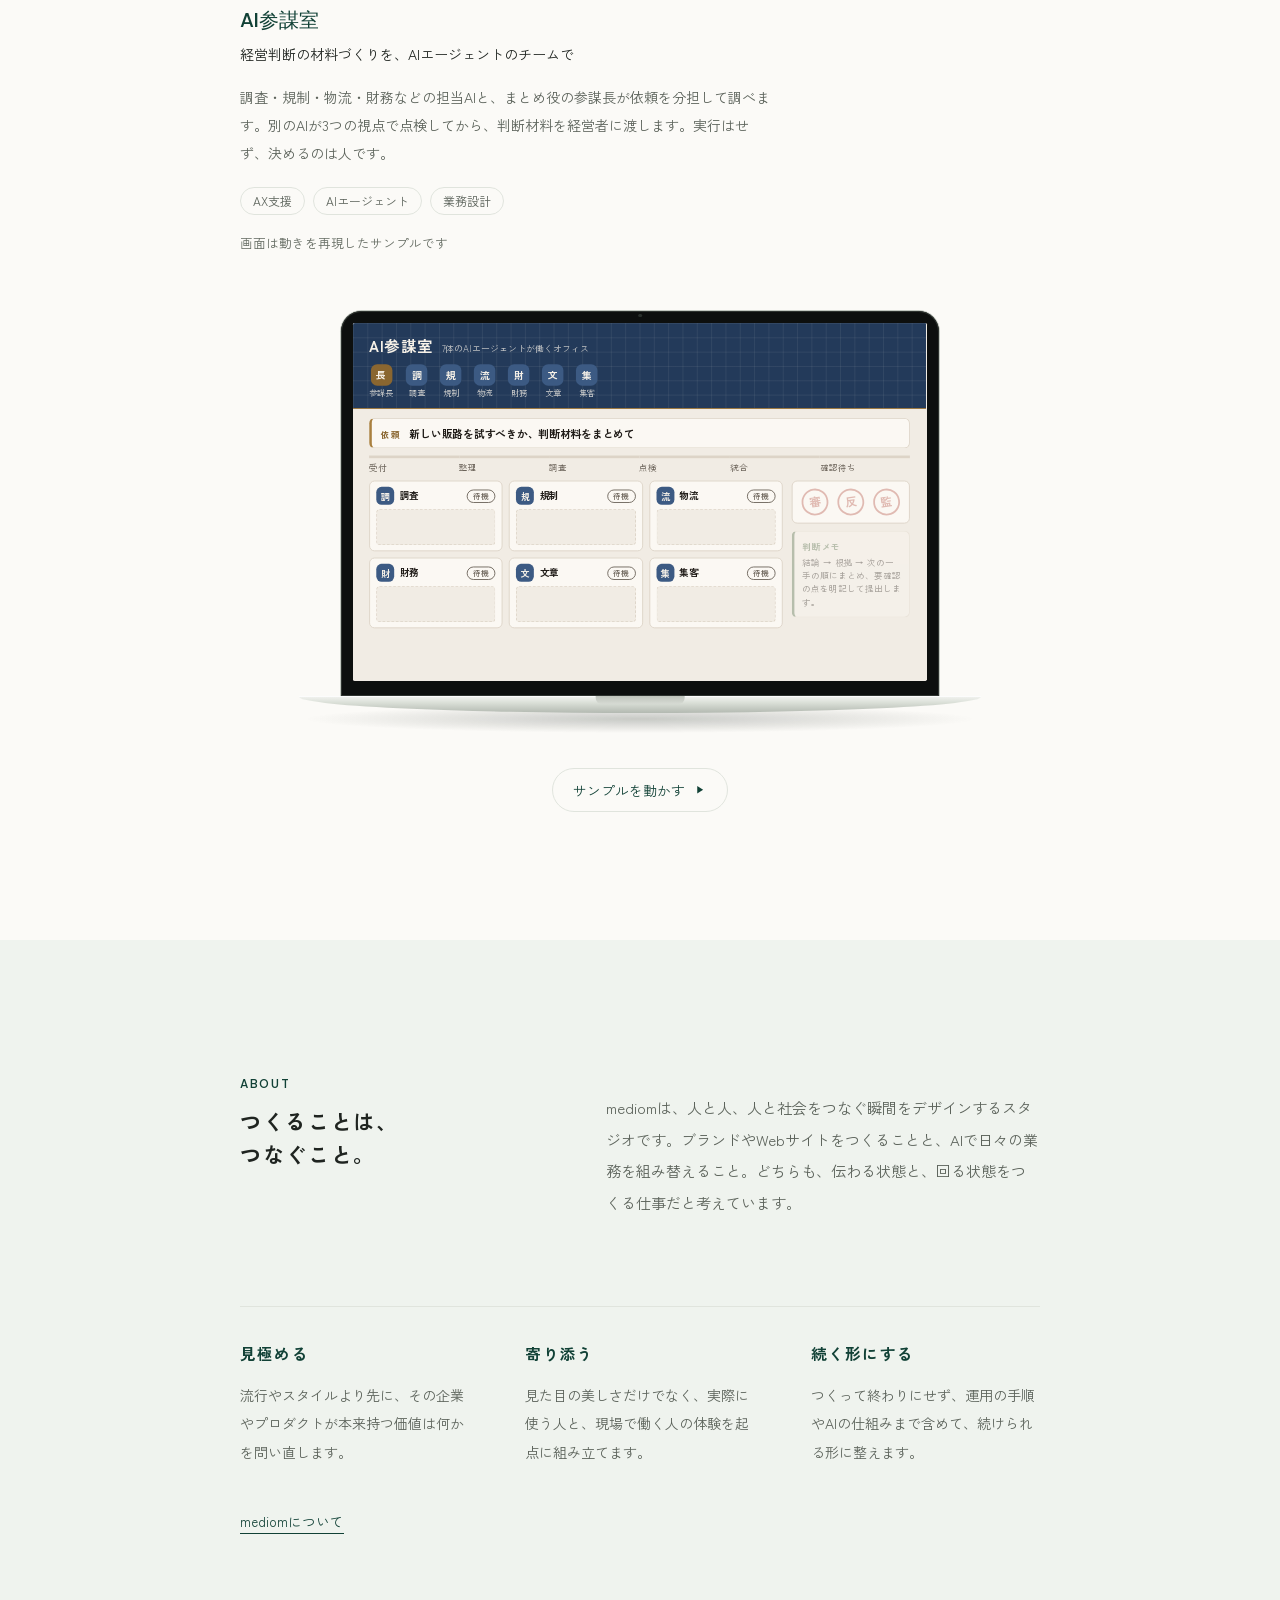
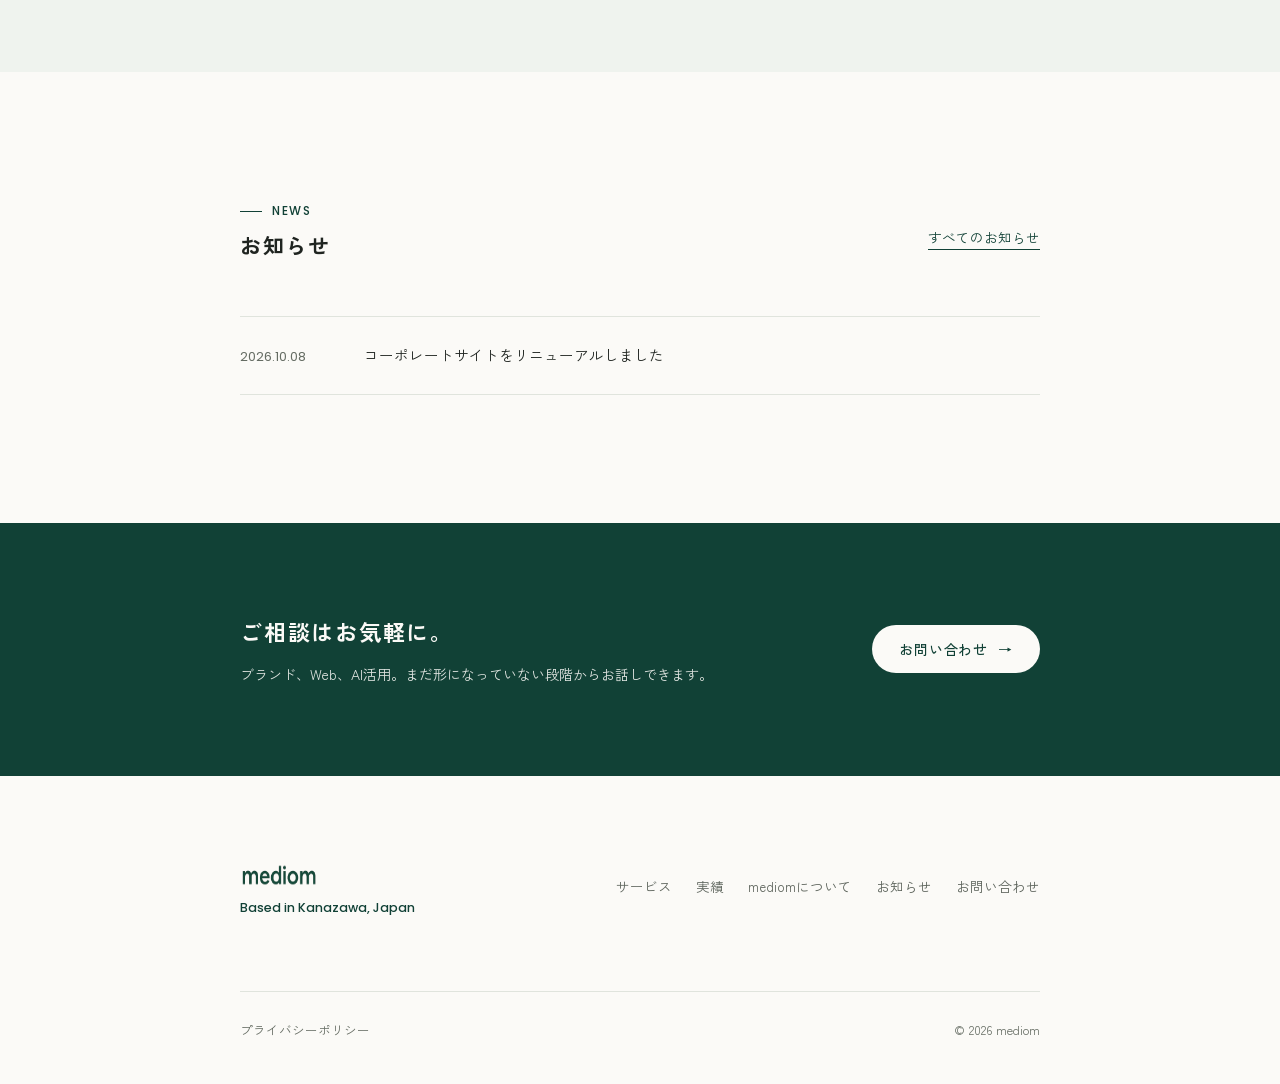
==== commit ba45b028: "Move the walking cat to the footer and the intro loader - Footer (all pages): the cat walks the rule" ====
--- a/index.html
+++ b/index.html
@@ -23,7 +23,7 @@
 <link rel="preconnect" href="https://fonts.googleapis.com">
 <link rel="preconnect" href="https://fonts.gstatic.com" crossorigin>
 <link rel="stylesheet" href="https://fonts.googleapis.com/css2?family=Poppins:wght@400;500&family=Zen+Kaku+Gothic+New:wght@400;500;700&display=swap">
-<link rel="stylesheet" href="/css/style.css?v=20261010k">
+<link rel="stylesheet" href="/css/style.css?v=20261010l">
 <script type="application/ld+json">
 {
   "@context": "https://schema.org",
@@ -46,7 +46,7 @@
 <body>
 <div class="site-loader" aria-hidden="true">
   <div class="loader-logo"><img class="loader-mark" src="/images/logo-mark.png" alt=""><img class="loader-word" src="/images/logo-wordmark.png" alt=""></div>
-  <div class="loader-track"><img class="loader-cat" src="/images/cats/cat-walking.png" alt=""></div>
+  <div class="loader-track"><video class="walk-cat loader-cat" src="/images/cat-walk-loop-ink.mp4" muted loop playsinline preload="auto" aria-hidden="true" tabindex="-1"></video></div>
 </div>
 <a href="#main" class="skip-link">本文へスキップ</a>
 
@@ -67,9 +67,6 @@
     <!-- the logo mark, drawn as the visitor scrolls; centrelines traced from images/logo-mark.png -->
     <svg class="hf-mark" viewBox="100 80 214 132" aria-hidden="true"><path pathLength="1" d="M123 200V135.5A40 40 0 0 1 163 95.5C185 95.5 199 108 207 121C216 136 224 150 223 162C223 177 216 192 207 192"/><path pathLength="1" d="M291 200V135.5A40 40 0 0 0 251 95.5C229 95.5 215 108 207 121C198 136 190 150 191 162C191 177 198 192 207 192"/></svg>
   </div>
-  <!-- when the mark is complete the line-drawn cat walks the bottom rule from left to right, under the arches,
-       drawing the rule as it goes. The clip is a walk cycle held in place; main.js moves it at the cat's own pace. -->
-  <video class="hero-cat" src="/images/cat-walk-loop.mp4" muted loop playsinline preload="auto" aria-hidden="true" tabindex="-1"></video>
   <div class="container">
     <span class="eyebrow">Designing connection moments</span>
     <h1>つなぐ瞬間を、<br>デザインする。</h1>
@@ -215,12 +212,14 @@
       </div>
       <nav class="foot-nav" aria-label="フッターナビゲーション"><a href="/service">サービス</a><a href="/works">実績</a><a href="/about">mediomについて</a><a href="/news">お知らせ</a><a href="/contact">お問い合わせ</a></nav>
     </div>
+    <!-- the studio cat walks the rule below when the footer comes into view -->
+    <video class="walk-cat foot-cat" src="/images/cat-walk-loop-ink.mp4" muted loop playsinline preload="auto" aria-hidden="true" tabindex="-1"></video>
     <div class="foot-bottom">
       <a href="/privacy-policy">プライバシーポリシー</a>
       <span>© 2026 mediom</span>
     </div>
   </div>
 </footer>
-<script src="/js/main.js?v=20261010k" defer></script>
+<script src="/js/main.js?v=20261010l" defer></script>
 </body>
 </html>
--- a/css/style.css
+++ b/css/style.css
@@ -125,14 +125,7 @@
   translate:calc(34vw - min(1, var(--p) / .8) * 62vw) 0;will-change:translate}
 .hf-mark path{stroke-dasharray:1 1;stroke-dashoffset:calc(1 - min(1, .14 + var(--p) * 1.35))}
 
-/* the cat: black drops out under screen blending, leaving the paper-white line.
-   main.js sets its position, opacity and how much of the footer rule it has drawn (--walk). */
-.hero-cat{position:absolute;z-index:1;left:0;top:0;width:clamp(112px,10vw,150px);aspect-ratio:480/286;height:auto;
-  mix-blend-mode:screen;opacity:0;pointer-events:none;will-change:transform,opacity}
-.hero-foot{position:relative}
-.hero-foot::after{content:"";position:absolute;left:0;right:0;top:-1px;height:1px;background:rgba(251,250,247,.8);
-  transform:scaleX(var(--walk,0));transform-origin:left}
-@media(prefers-reduced-motion:reduce){.hero{height:auto}.hero-pin{position:relative;top:0;height:calc(100svh - var(--hdr))}.hero-cat{display:none}}
+@media(prefers-reduced-motion:reduce){.hero{height:auto}.hero-pin{position:relative;top:0;height:calc(100svh - var(--hdr))}}
 
 /* ---------- sections ---------- */
 .section{padding-block:var(--s9)}
@@ -259,7 +252,7 @@
 .cta-band .btn:hover{background:#fff}
 
 /* ---------- footer ---------- */
-.site-footer .container{padding-block:var(--s8) var(--s6);display:flex;flex-direction:column;gap:var(--s7);font-size:12.5px;color:var(--ink-faint)}
+.site-footer .container{position:relative;padding-block:var(--s8) var(--s6);display:flex;flex-direction:column;gap:var(--s7);font-size:12.5px;color:var(--ink-faint)}
 .foot-top{display:flex;justify-content:space-between;align-items:flex-start;gap:var(--s5);flex-wrap:wrap}
 .geo{display:flex;flex-direction:column;gap:12px;font-family:var(--en);font-size:12.5px}
 .foot-logo{align-self:flex-start;padding-block:11px;margin-block:-11px}
@@ -268,7 +261,7 @@
 .foot-nav{display:flex;flex-wrap:wrap;gap:0 24px;font-size:13.5px;color:var(--ink-soft)}
 .foot-nav a{padding:10px 6px;margin-inline:-6px}
 .foot-nav a:hover,.foot-bottom a:hover{color:var(--green)}
-.foot-bottom{display:flex;justify-content:space-between;align-items:center;gap:var(--s3);flex-wrap:wrap;padding-top:var(--s4);border-top:1px solid var(--line)}
+.foot-bottom{position:relative;margin-top:var(--s4);display:flex;justify-content:space-between;align-items:center;gap:var(--s3);flex-wrap:wrap;padding-top:var(--s4);border-top:1px solid var(--line)}
 .foot-bottom a{padding-block:10px}
 
 /* ---------- breadcrumbs ---------- */
@@ -396,19 +389,27 @@
 .thanks-box h2{font-size:17px;margin:8px 0}
 .thanks-box p{font-size:15px;color:var(--ink-soft)}
 
-/* ---------- intro loader: logo first, a small cat crosses the line ---------- */
+/* ---------- walking cat (loader + footer) ----------
+   One stride of the line-drawn cat held in place (images/cat-walk-loop-ink.mp4, green on white).
+   Multiply drops the white out; main.js walks it along a rule and sets --walk on that rule. */
+.walk-cat{position:absolute;left:0;top:0;width:104px;aspect-ratio:480/286;height:auto;mix-blend-mode:multiply;
+  opacity:0;pointer-events:none;will-change:transform,opacity}
+.foot-bottom::before,.loader-track::after{content:"";position:absolute;left:0;right:0;top:-1px;height:1px;background:var(--green);
+  transform:scaleX(var(--walk,0));transform-origin:left}
+.loader-track::after{top:0}
+
+/* ---------- intro loader: logo first, the cat walks the line beneath it ---------- */
 .site-loader{position:fixed;inset:0;z-index:200;display:flex;flex-direction:column;align-items:center;justify-content:center;gap:22px;background:var(--paper);transition:opacity .35s ease}
 .loader-logo{display:flex;align-items:flex-end;gap:14px}
 .loader-logo .loader-mark{height:62px;width:auto;margin:-26px -30px -2px -35px}
 .loader-logo .loader-word{height:31px;width:auto;margin:0 -33px -2px -26px}
-.loader-track{position:relative;width:132px;height:1px;background:var(--line)}
-.loader-track .loader-cat{position:absolute;left:0;bottom:1px;width:30px;height:auto;animation:catTrot .4s ease-in-out infinite,catCross 1.2s ease-in-out infinite;transform-origin:50% 100%}
+.loader-track{position:relative;width:150px;height:1px;background:var(--line)}
+.loader-track .loader-cat{width:64px}
 .site-loader.is-hidden{opacity:0;pointer-events:none}
 .site-loader.is-skipped{display:none}
-@keyframes catTrot{0%,100%{translate:0 0}50%{translate:0 -2px}}
-@keyframes catCross{0%{left:0;opacity:0}12%{opacity:1}88%{opacity:1}100%{left:calc(100% - 30px);opacity:0}}
 @media(prefers-reduced-motion:reduce){
-  .loader-track .loader-cat,.about-mascot{animation:none!important}
+  .about-mascot{animation:none!important}
+  .walk-cat{display:none}
 }
 
 /* ---------- scroll reveal (classes added by main.js) ---------- */
@@ -432,7 +433,6 @@
   .hero{--hdr:77px;height:210svh}
   /* phones: copy sits low, the top of the panel is a lane for the flow */
   .hero .container{justify-content:flex-end;padding-bottom:var(--s5)}
-  .hero-cat{width:28vw}
   .hf-mark{width:88vw;right:2vw;bottom:auto;top:1%;translate:calc(60vw - min(1, var(--p) / .8) * 70vw) 0}
   .cta-band .btn{width:100%}
   .foot-nav{gap:0 20px}
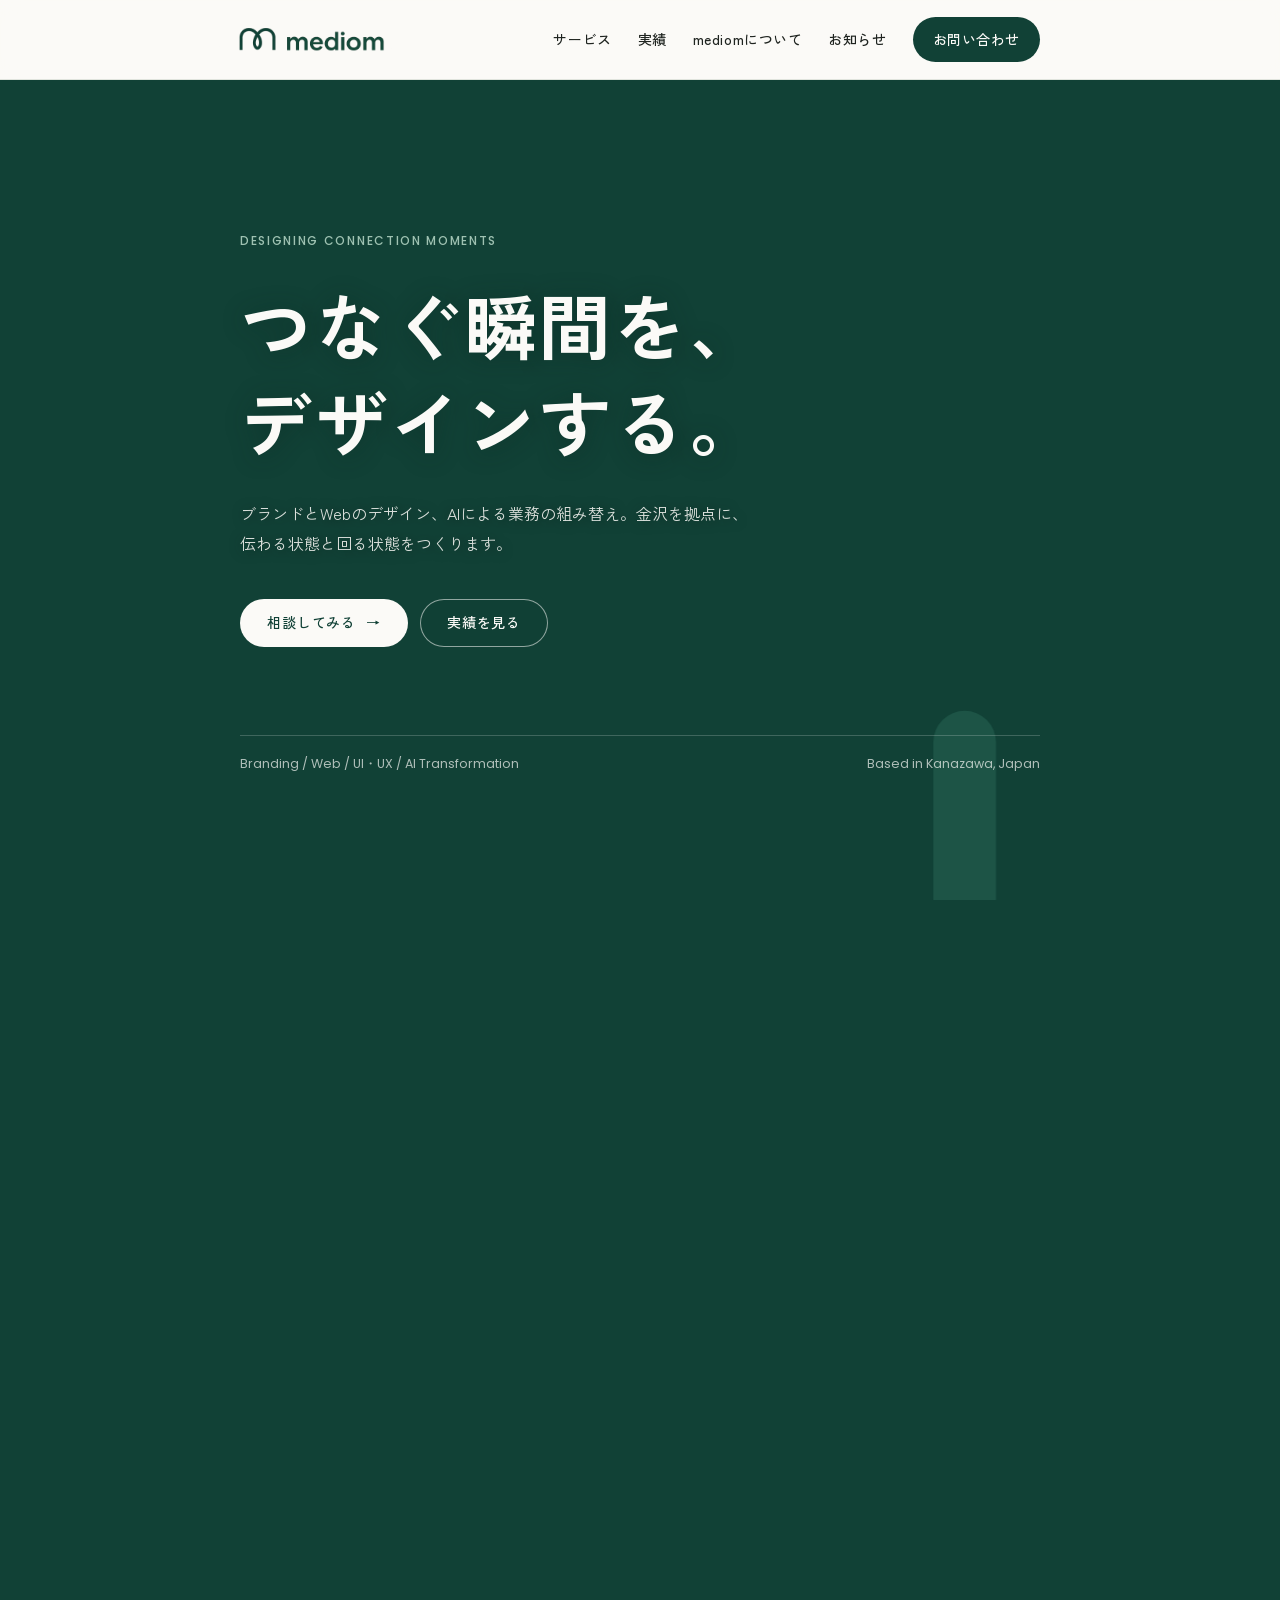
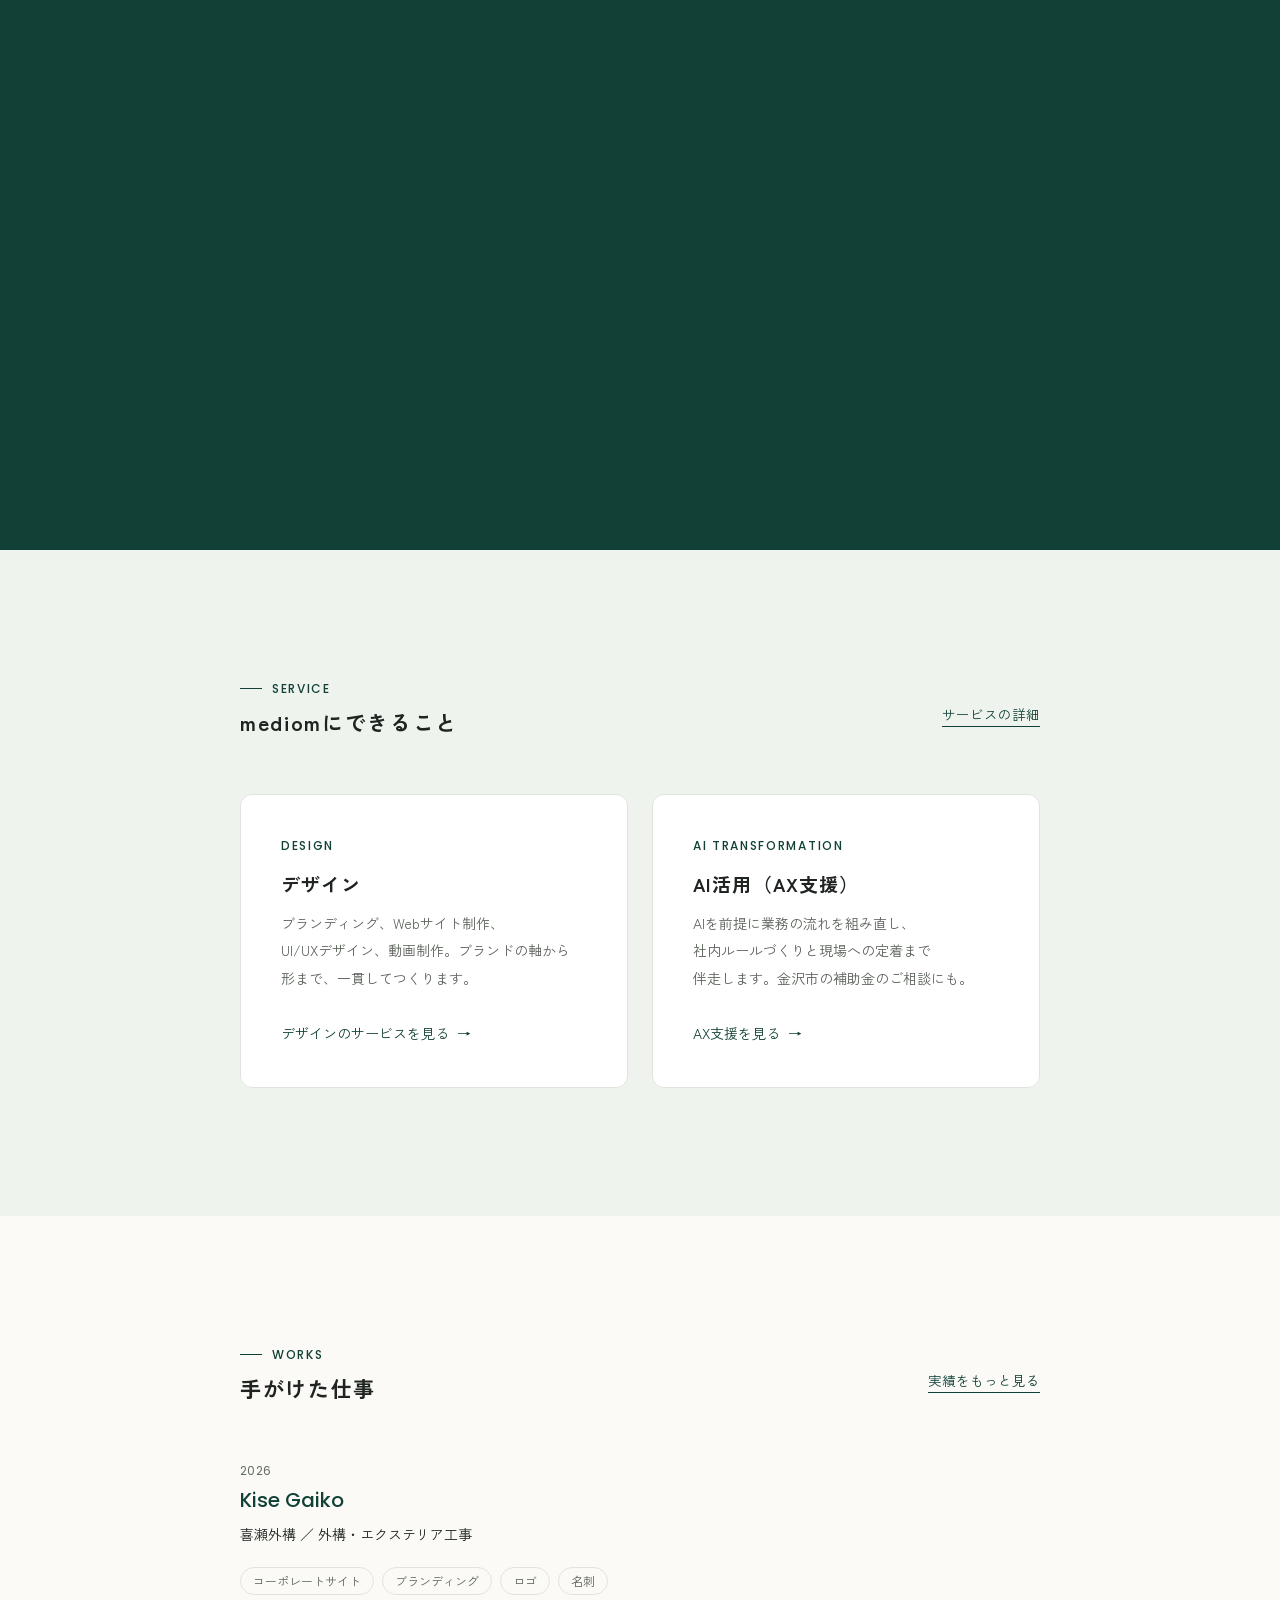
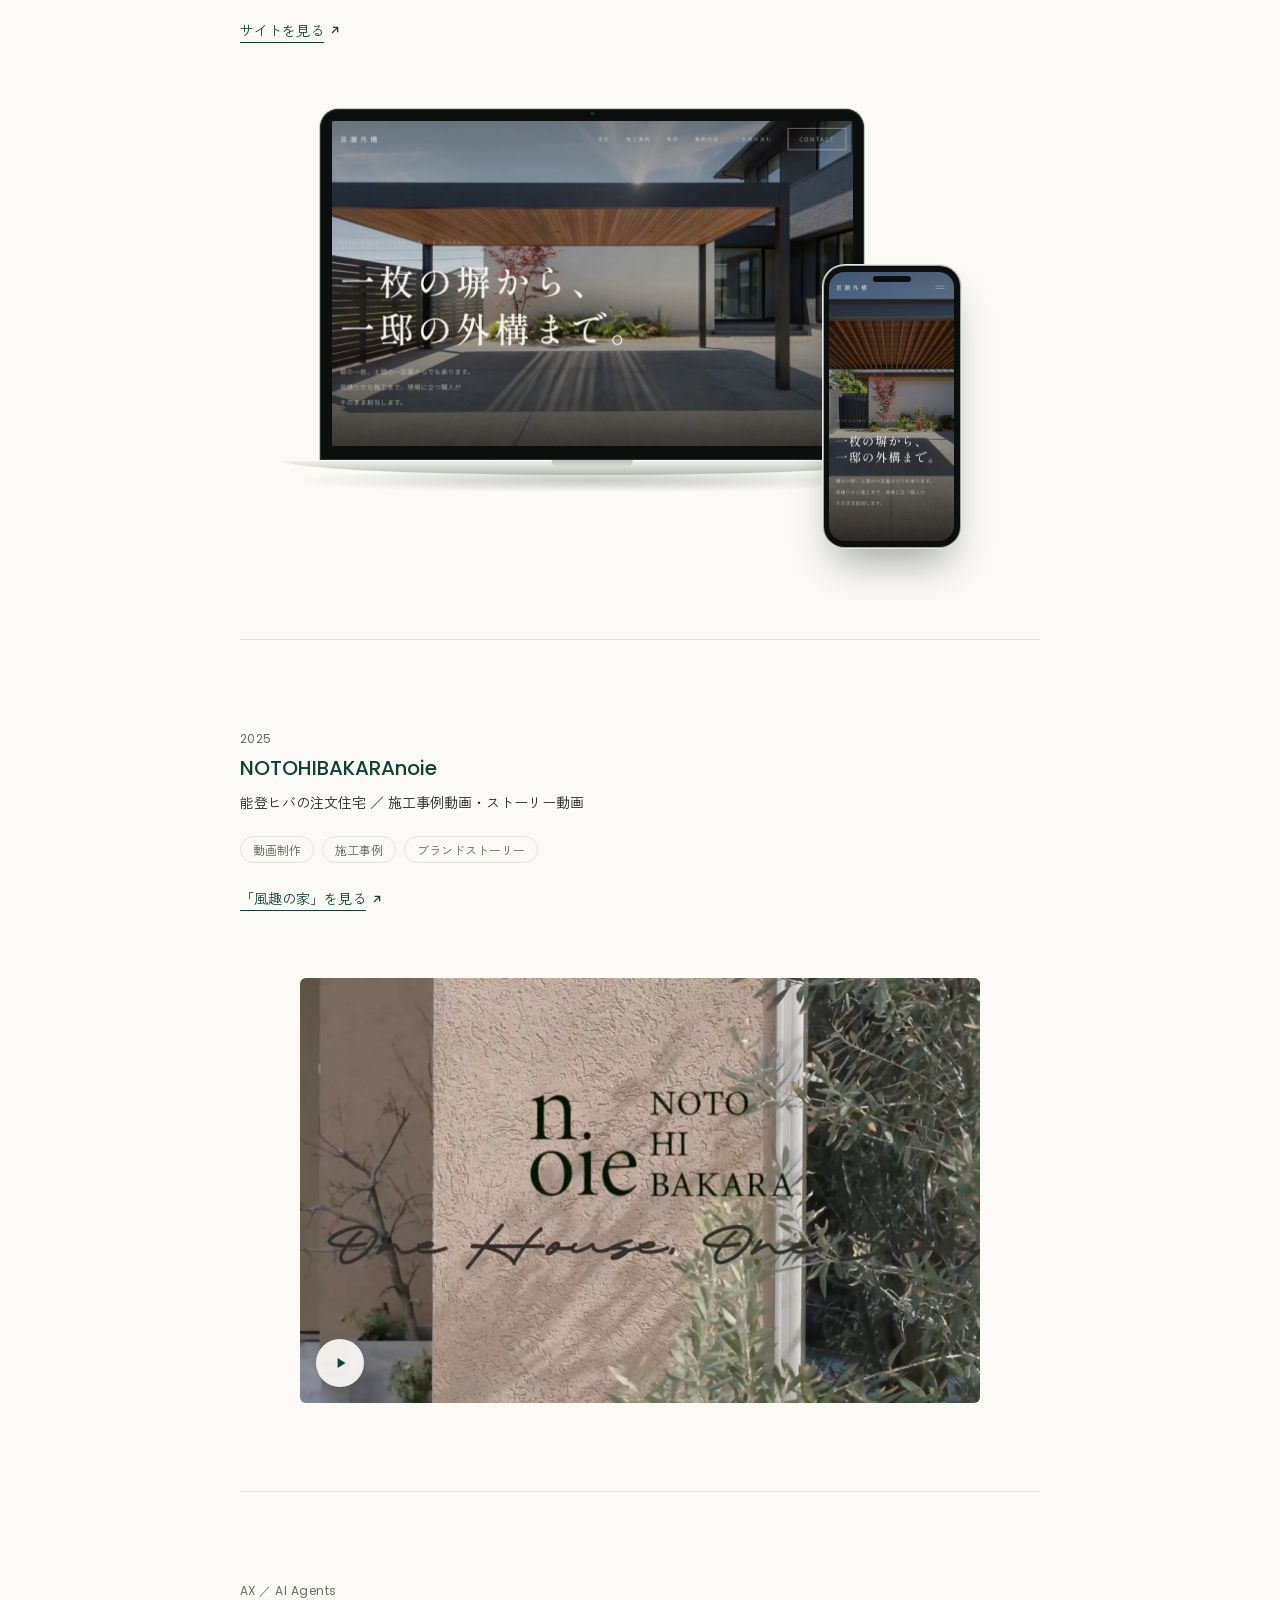
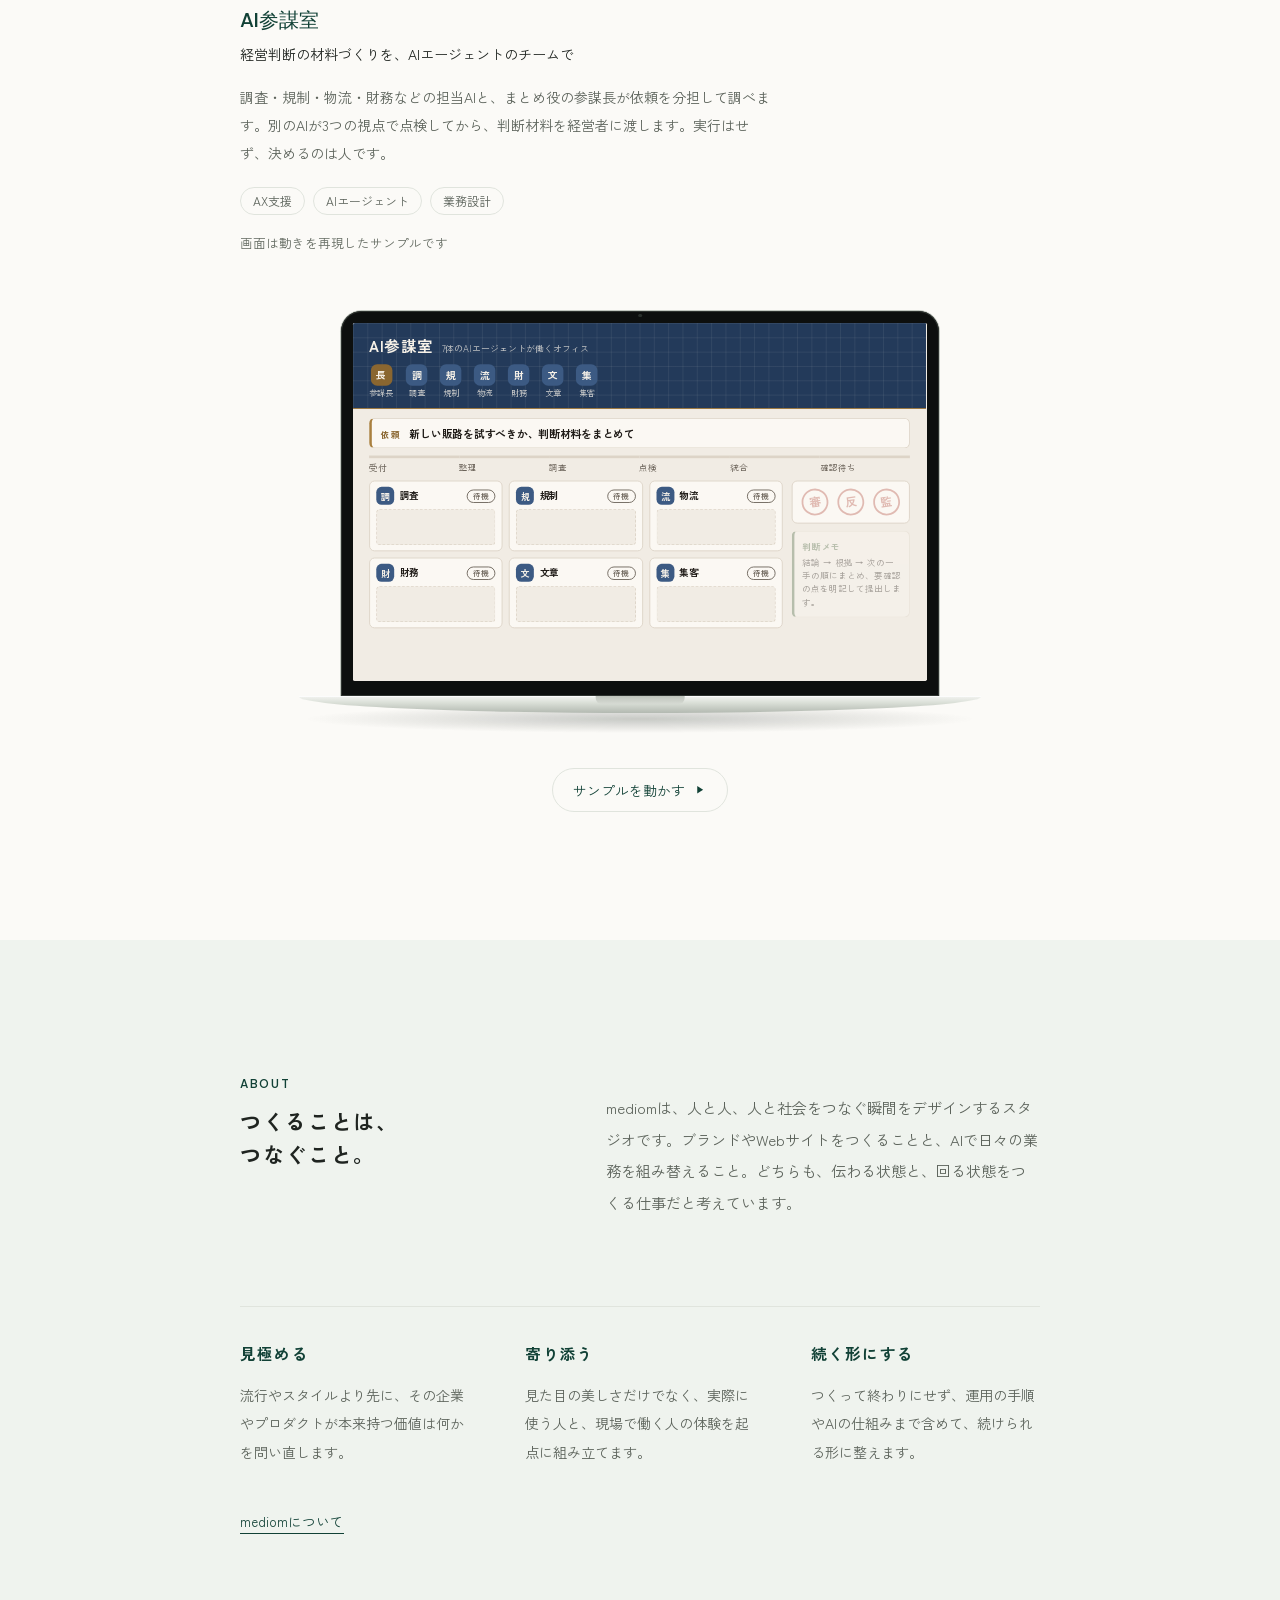
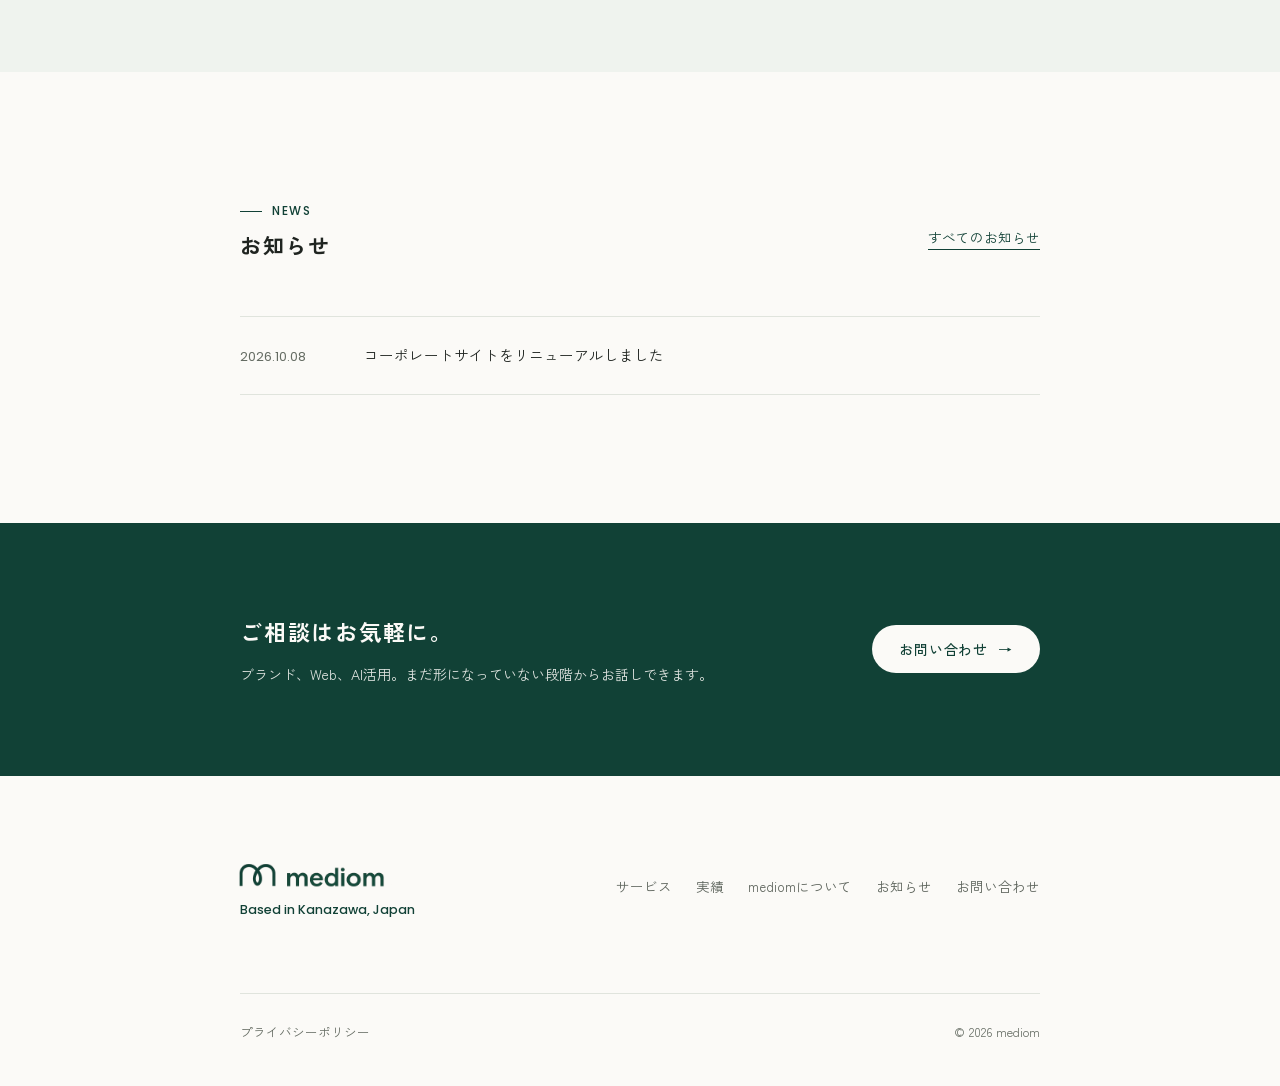
==== commit 158b182a: "Use the full logo (mark + wordmark) in the footer The footer showed the wordmark alone; it now uses " ====
--- a/index.html
+++ b/index.html
@@ -23,7 +23,7 @@
 <link rel="preconnect" href="https://fonts.googleapis.com">
 <link rel="preconnect" href="https://fonts.gstatic.com" crossorigin>
 <link rel="stylesheet" href="https://fonts.googleapis.com/css2?family=Poppins:wght@400;500&family=Zen+Kaku+Gothic+New:wght@400;500;700&display=swap">
-<link rel="stylesheet" href="/css/style.css?v=20261010l">
+<link rel="stylesheet" href="/css/style.css?v=20261010m">
 <script type="application/ld+json">
 {
   "@context": "https://schema.org",
@@ -207,7 +207,7 @@
   <div class="container">
     <div class="foot-top">
       <div class="geo">
-        <a href="/" class="foot-logo"><img src="/images/logo-wordmark.png" alt="mediom" width="700" height="112"></a>
+        <a href="/" class="logo foot-logo"><img class="logo-mark" src="/images/logo-mark.png" alt="" width="400" height="205"><img class="logo-word" src="/images/logo-wordmark.png" alt="mediom" width="700" height="112"></a>
         <span class="place">Based in Kanazawa, Japan</span>
       </div>
       <nav class="foot-nav" aria-label="フッターナビゲーション"><a href="/service">サービス</a><a href="/works">実績</a><a href="/about">mediomについて</a><a href="/news">お知らせ</a><a href="/contact">お問い合わせ</a></nav>
@@ -220,6 +220,6 @@
     </div>
   </div>
 </footer>
-<script src="/js/main.js?v=20261010l" defer></script>
+<script src="/js/main.js?v=20261010m" defer></script>
 </body>
 </html>
--- a/css/style.css
+++ b/css/style.css
@@ -256,7 +256,6 @@
 .foot-top{display:flex;justify-content:space-between;align-items:flex-start;gap:var(--s5);flex-wrap:wrap}
 .geo{display:flex;flex-direction:column;gap:12px;font-family:var(--en);font-size:12.5px}
 .foot-logo{align-self:flex-start;padding-block:11px;margin-block:-11px}
-.foot-logo img{height:22px;width:auto;margin:0 -23px -2px -11px}
 .geo .place{color:var(--green);font-weight:500}
 .foot-nav{display:flex;flex-wrap:wrap;gap:0 24px;font-size:13.5px;color:var(--ink-soft)}
 .foot-nav a{padding:10px 6px;margin-inline:-6px}
